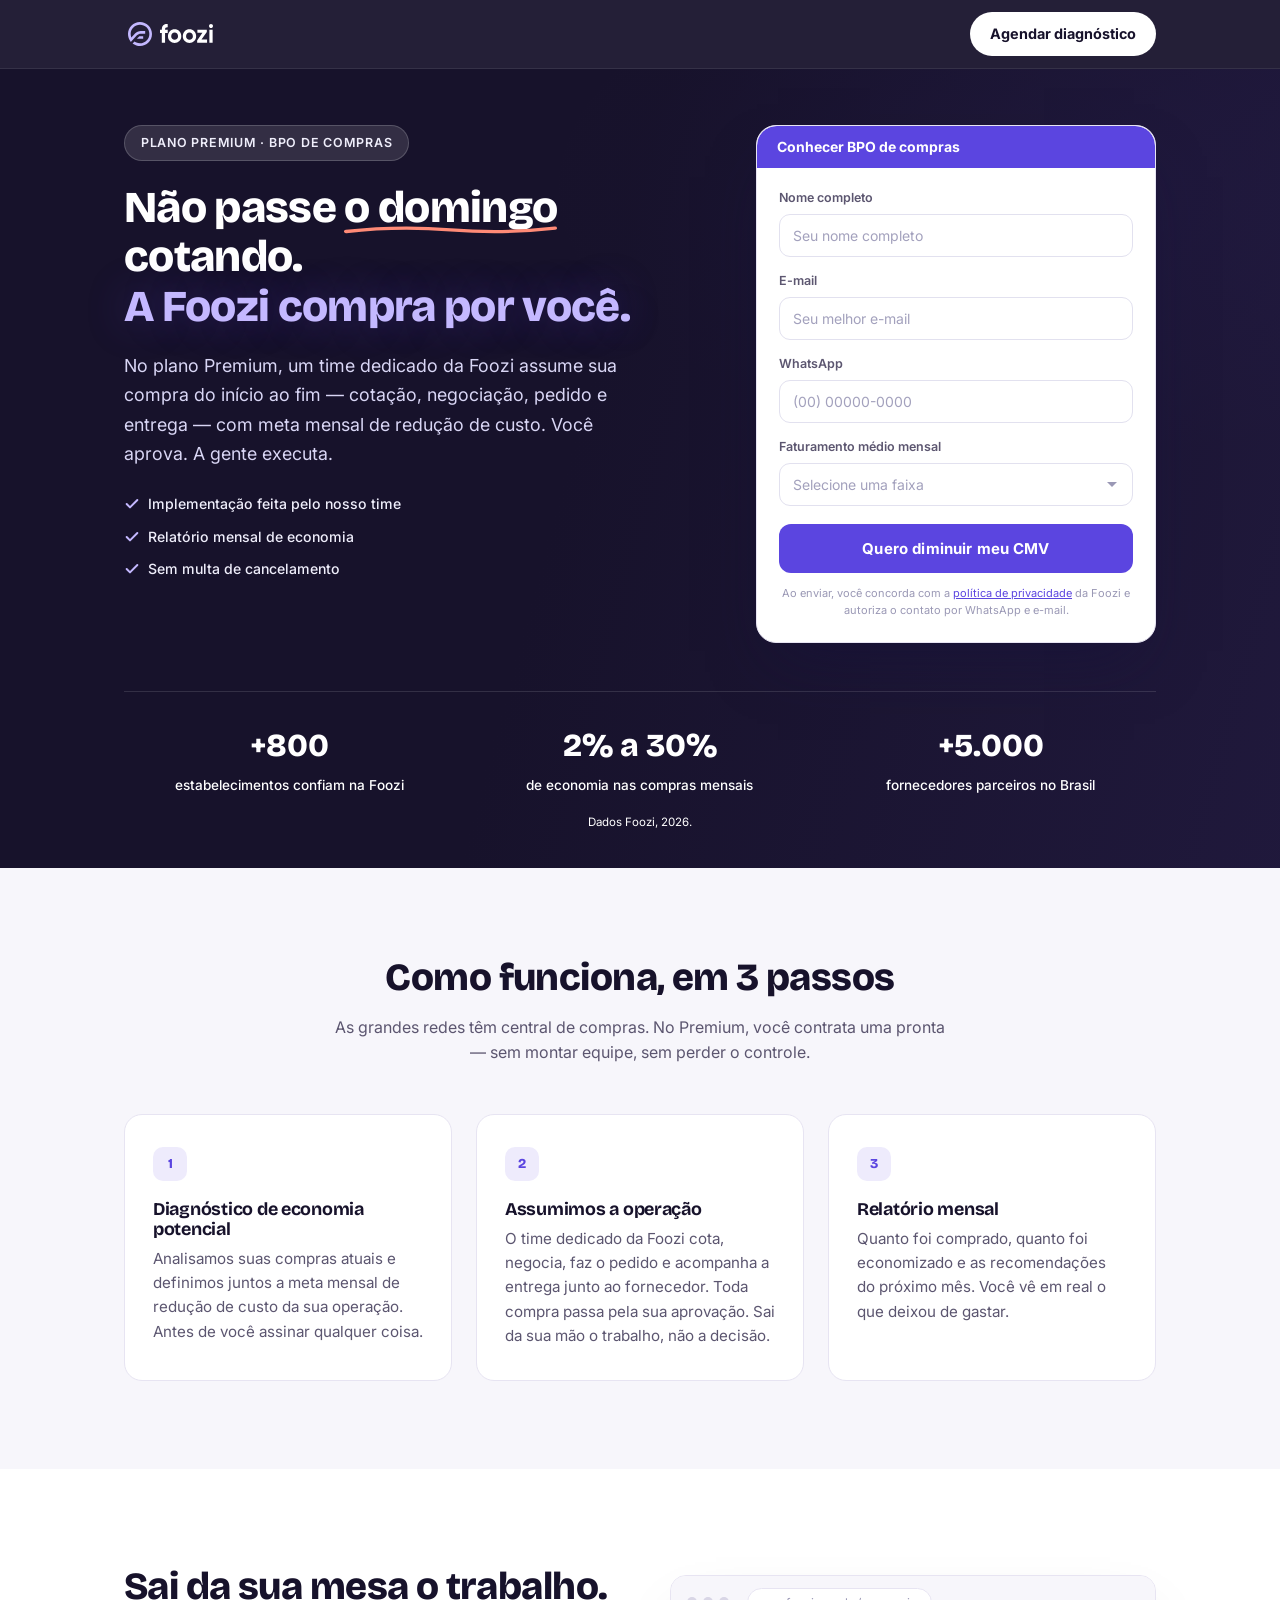
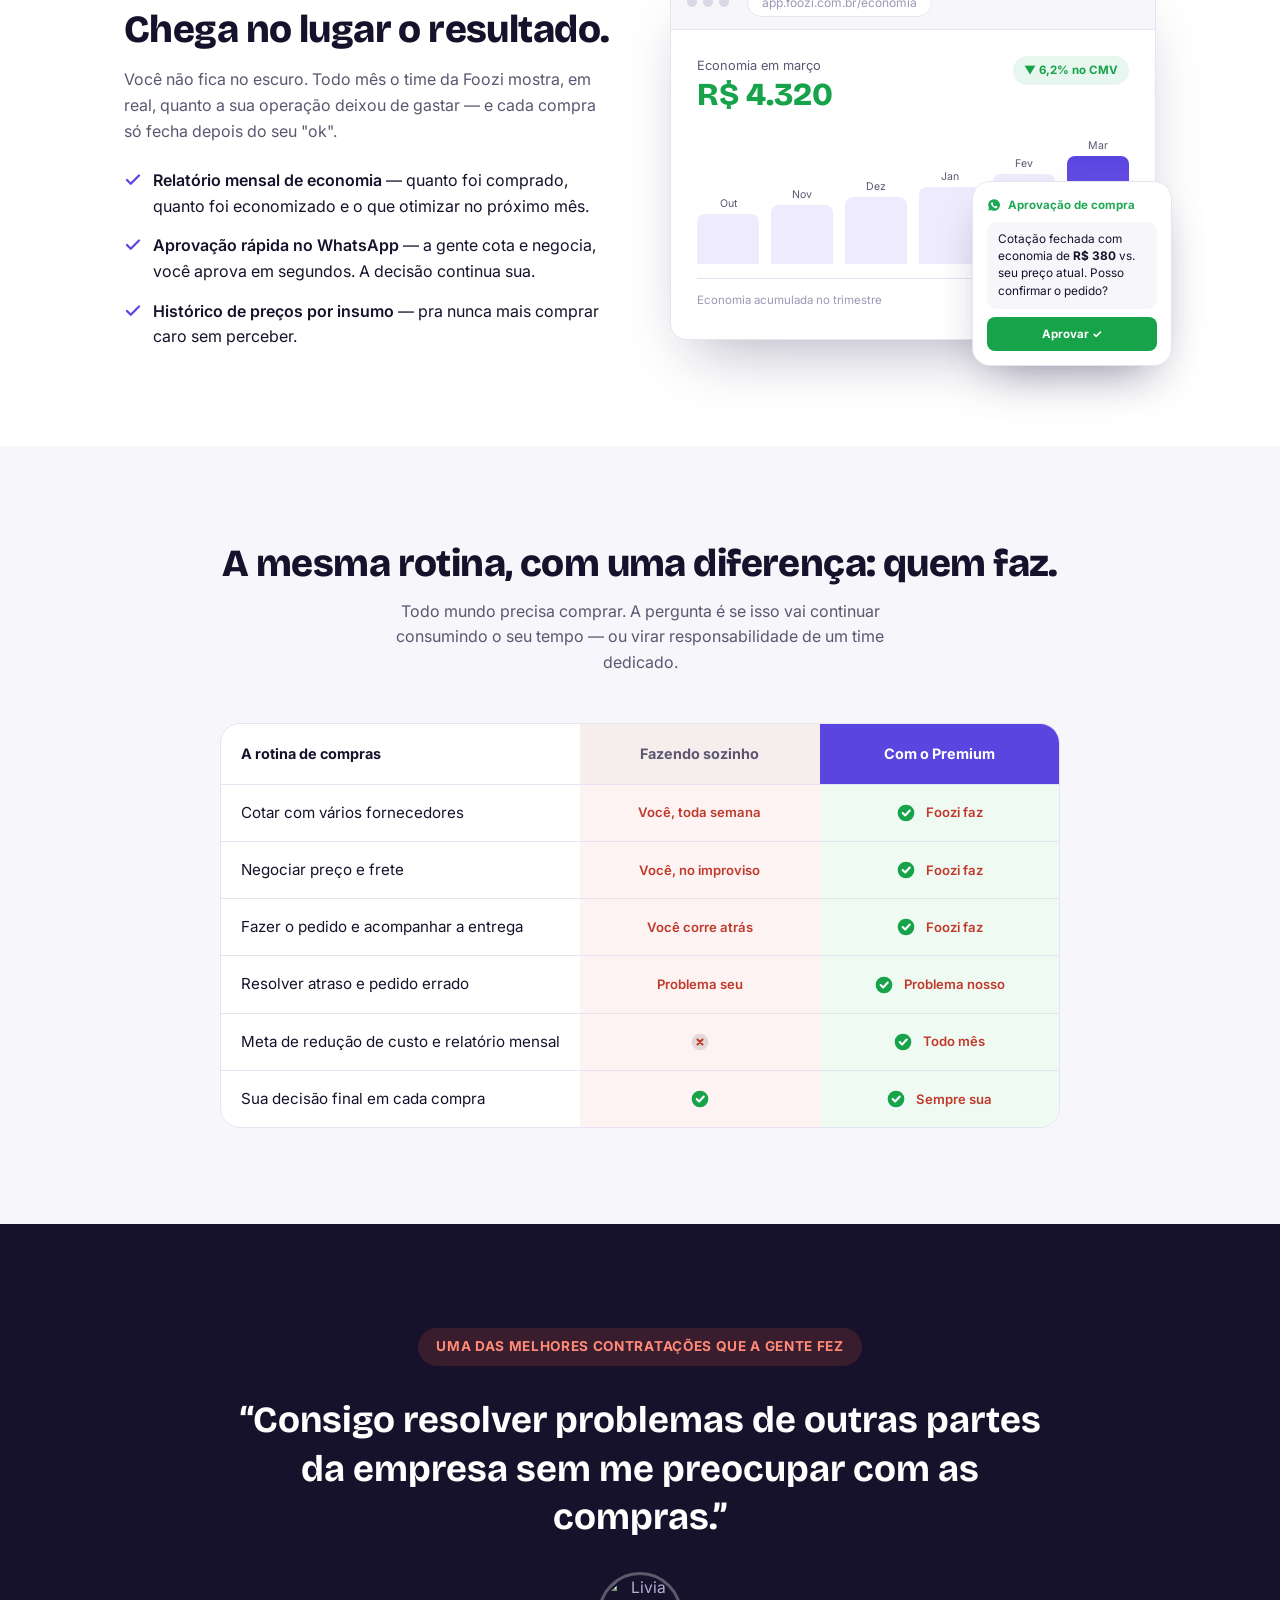
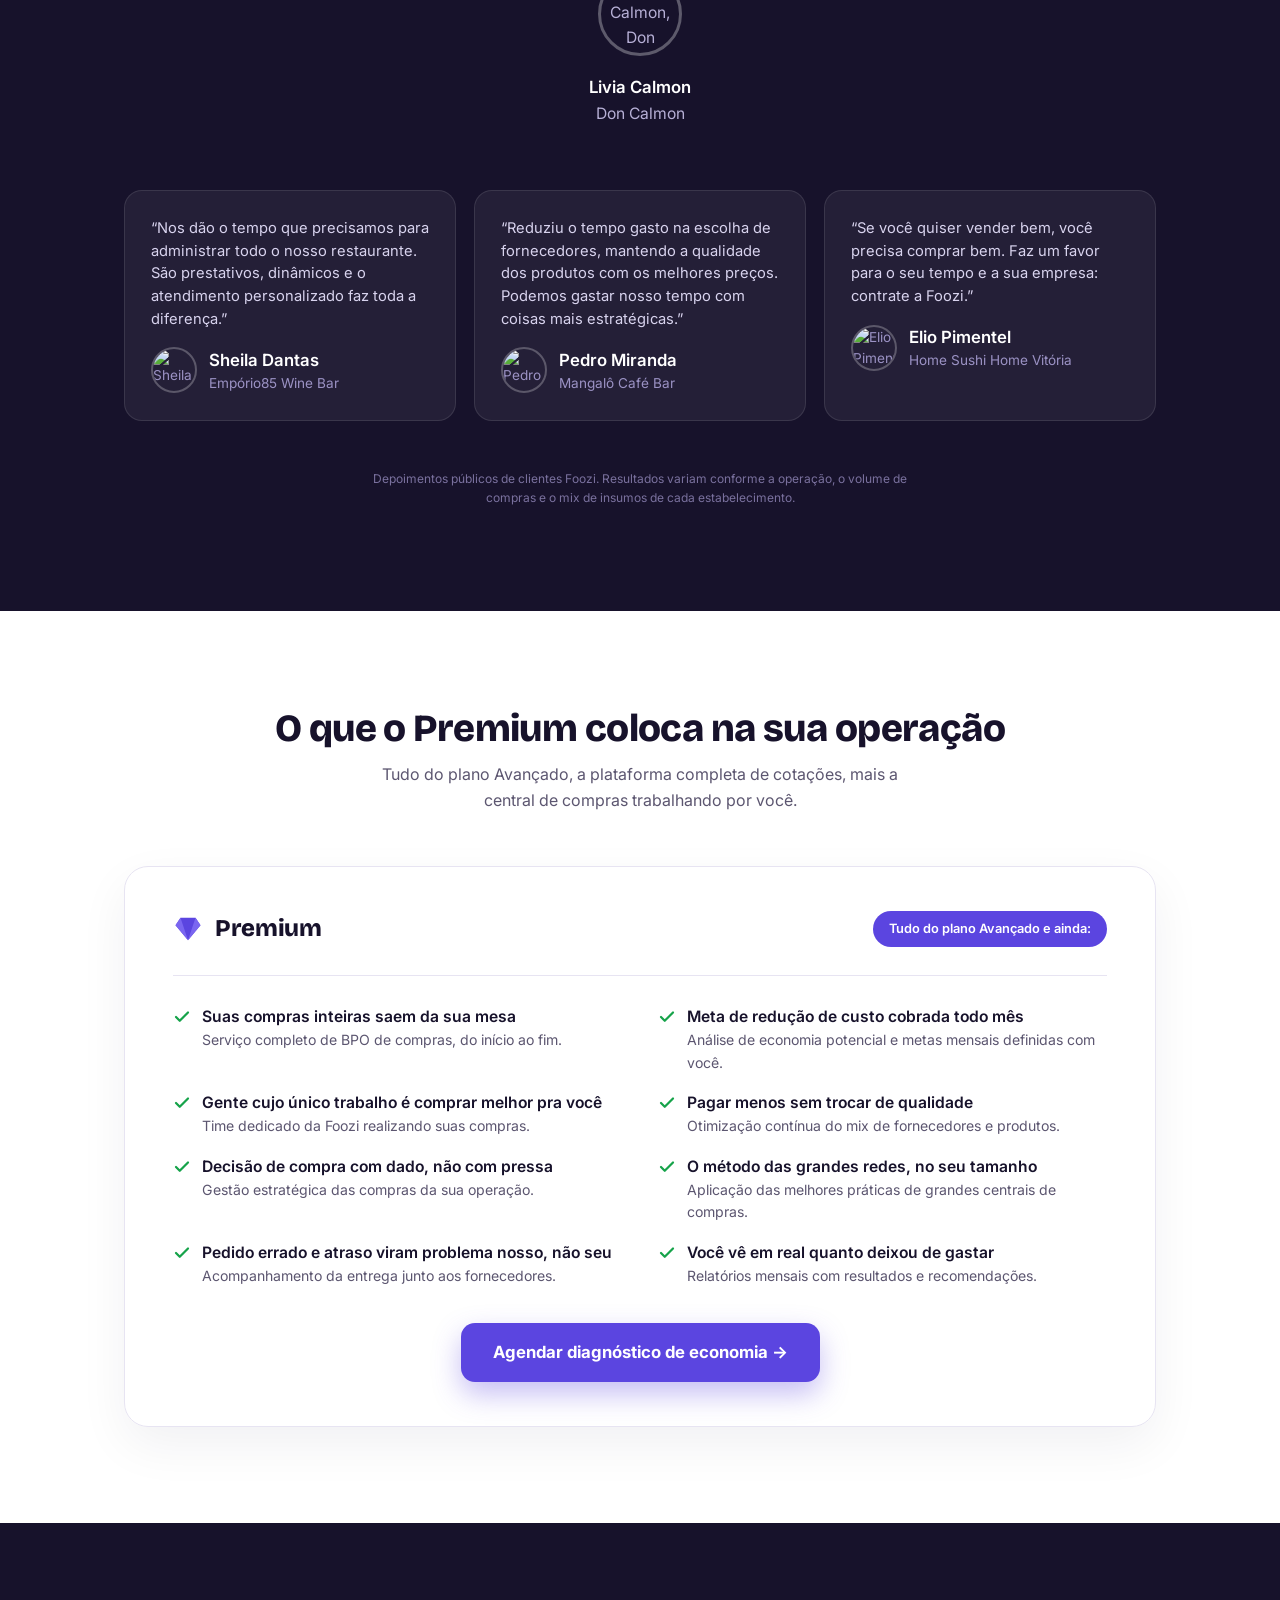
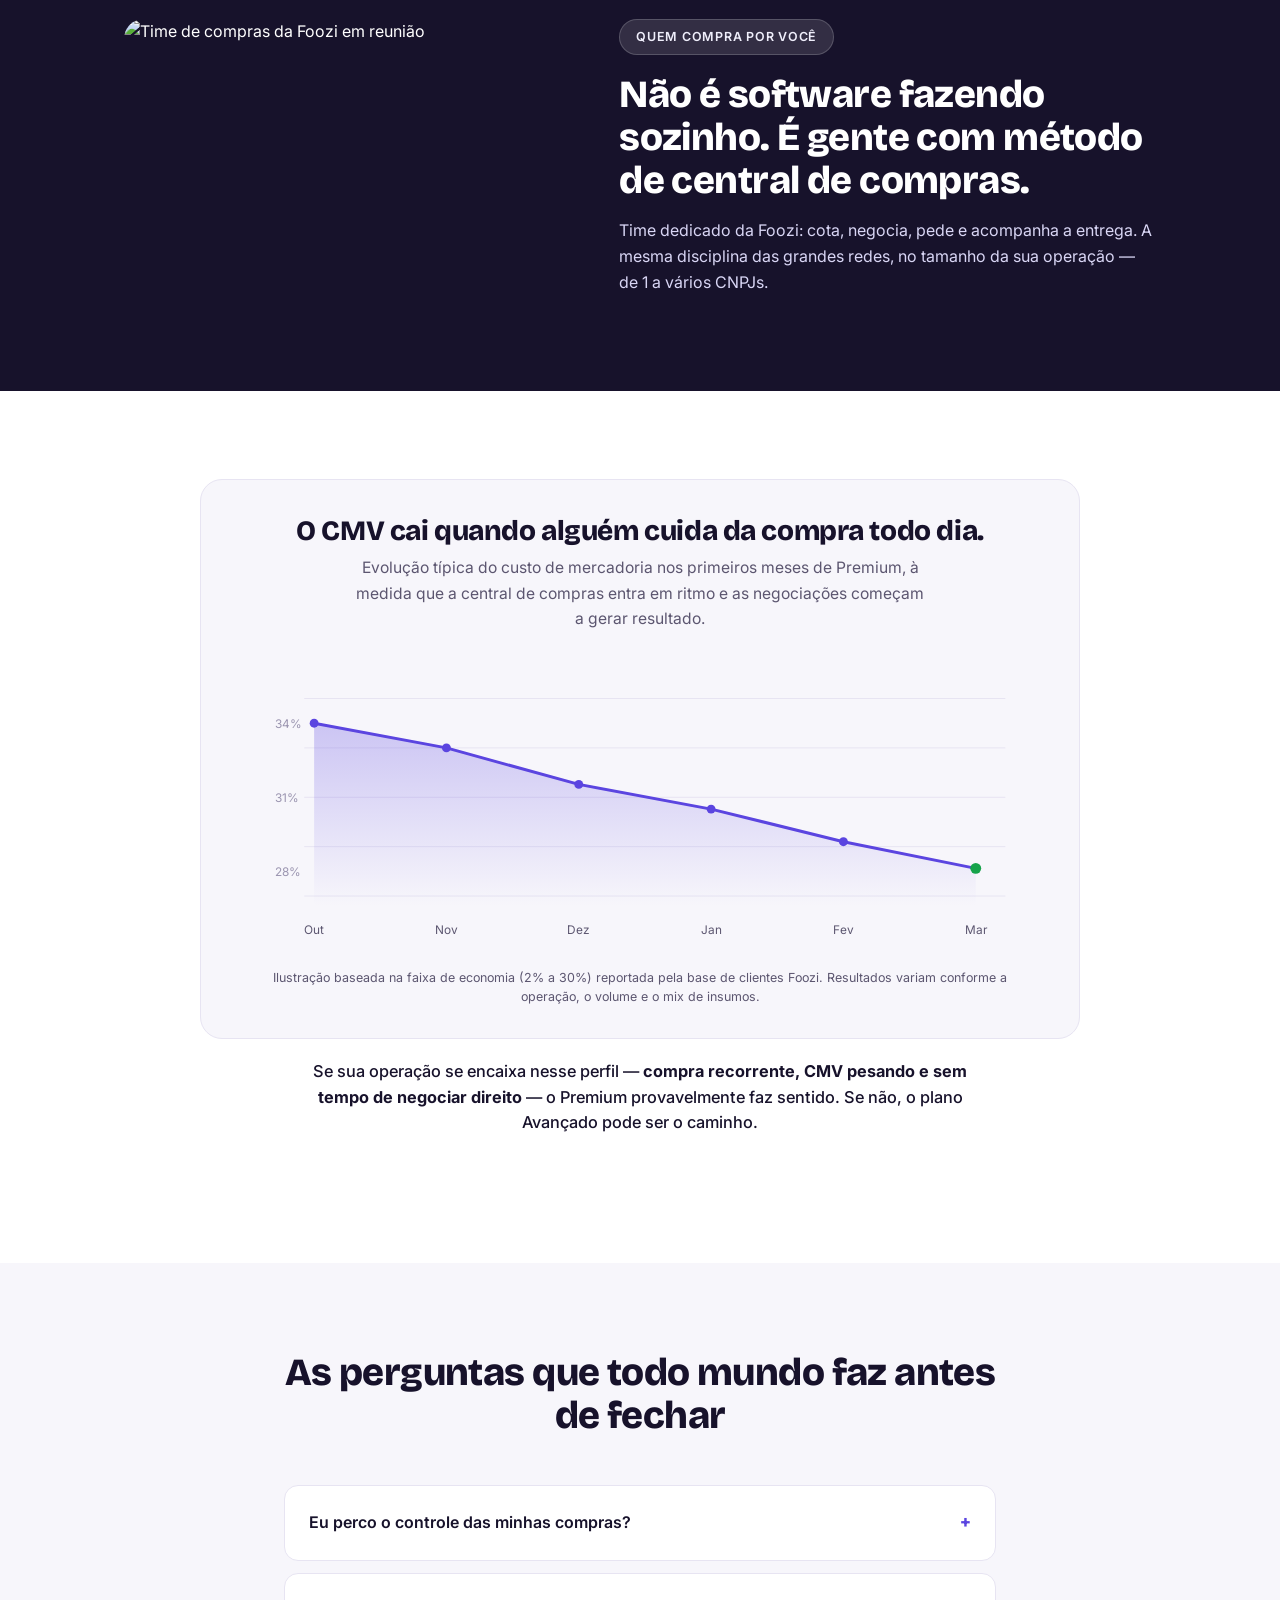
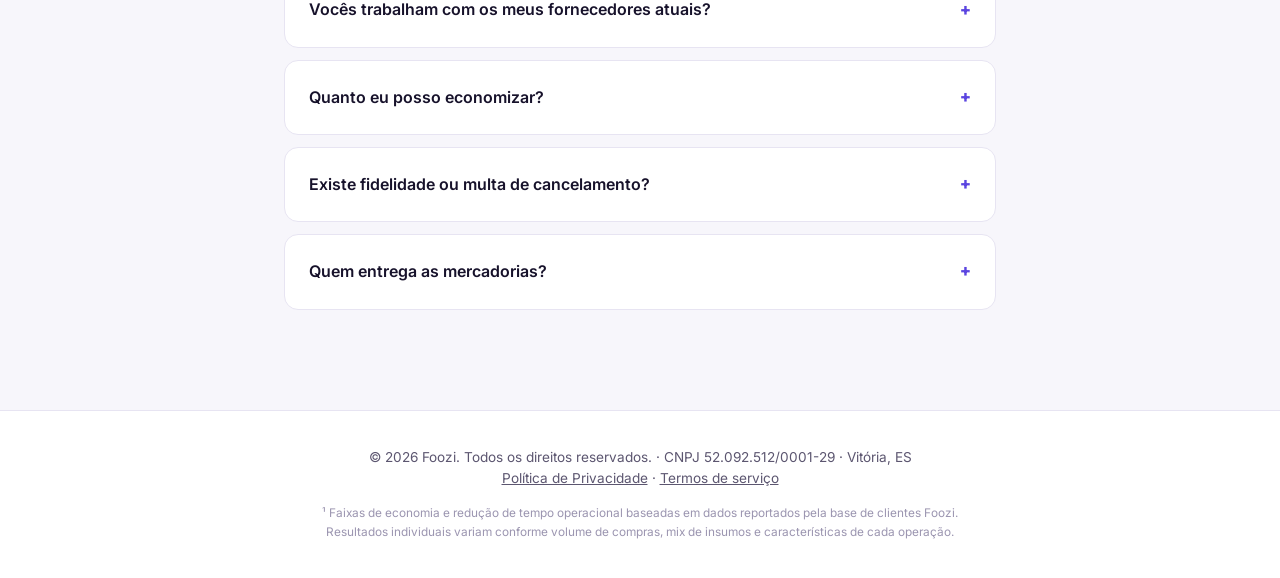
==== bpo-premium/index.html @ 8ce6d9c5 "remove link e mencao ao WhatsApp da mensagem de sucesso do bpo-premium Mensagem de "Recebido!" agora" ====
<!DOCTYPE html>
<html lang="pt-BR">

<head>
  <meta charset="UTF-8">
  <script>
    (function () {
      var base = document.createElement('base');
      if (location.protocol === 'file:') {
        base.href = location.href.slice(0, location.href.lastIndexOf('/') + 1);
      } else {
        var parts = location.pathname.split('/').filter(Boolean);
        var pageIndex = parts.indexOf('bpo-premium');
        base.href = pageIndex !== -1
          ? '/' + parts.slice(0, pageIndex + 1).join('/') + '/'
          : '/';
      }
      document.head.appendChild(base);
    })();
  </script>
  <meta name="viewport" content="width=device-width, initial-scale=1">
  <title>Foozi Premium | BPO de Compras para Foodservice</title>
  <meta name="description"
    content="As redes grandes têm central de compras. No plano Premium, um time dedicado da Foozi assume sua compra do início ao fim — você aprova, a gente executa. Agende seu diagnóstico de economia gratuito.">
  <link rel="icon" href="/assets/favicon.png" type="image/png">
  <link rel="apple-touch-icon" href="/assets/favicon.png">
  <link rel="preconnect" href="https://fonts.googleapis.com">
  <link rel="preconnect" href="https://fonts.gstatic.com" crossorigin>
  <link
    href="https://fonts.googleapis.com/css2?family=Bricolage+Grotesque:opsz,wght@12..96,400;12..96,600;12..96,700;12..96,800&family=Inter:wght@400;500;600;700&display=swap"
    rel="stylesheet">
  <link rel="stylesheet" href="styles.css">
</head>

<body>

  <!-- NAV -->
  <nav class="nav">
    <div class="container nav-inner">
      <a class="logo" href="https://www.foozi.com.br/" aria-label="Foozi"><svg class="logo-svg" width="117" height="40"
          viewBox="0 0 117 40" fill="none" xmlns="http://www.w3.org/2000/svg">
          <path
            d="M19.7824 5.00127C23.8381 4.94968 27.6489 6.47695 30.5308 9.31784V9.31744C33.4126 12.1591 35 15.953 35 19.9998C35 28.2711 28.2712 35 20.0001 35C14.8871 35 10.9703 31.9812 10.8062 31.8528L13.0857 29.3844C13.8733 29.9255 16.6629 31.6636 20.0005 31.6636C26.432 31.6636 31.664 26.431 31.664 19.9998C31.664 16.8531 30.4296 13.9033 28.1887 11.6936C25.9482 9.48479 22.9799 8.29465 19.8303 8.3373C13.619 8.42545 8.46455 13.5495 8.33986 19.759C8.30817 21.3398 8.59129 22.8891 9.16726 24.3298L13.7486 19.4198C15.6264 17.4075 18.2824 16.2531 21.0351 16.2531H26.4738V19.59H21.0351C19.204 19.59 17.4371 20.3577 16.1877 21.6965L8.53078 29.9023L7.37114 28.0968C5.76184 25.5914 4.94297 22.6851 5.00309 19.6923C5.08107 15.8067 6.65707 12.1433 9.44022 9.37674C12.2234 6.61019 15.8961 5.05651 19.7824 5.00127Z"
            fill="#C4B8FF" />
          <path d="M16.1329 26.0837L19.2138 22.7469H23.9527V26.0837H16.1329Z" fill="#C4B8FF" />
          <path
            d="M54.6579 11.68C52.4349 11.5073 51.3231 12.4253 51.3231 14.4339V14.5959H54.6579V18.6132H51.3231V30.7964H47.2647V18.6132H45V14.5959H47.2647V14.4339C47.2647 12.1444 47.8832 10.4059 49.121 9.21773C50.3581 8.02958 52.2039 7.51146 54.6572 7.66267V11.68H54.6579Z"
            fill="#FFFFFF" />
          <path
            d="M69.1917 28.7712C67.5762 30.4238 65.6051 31.25 63.2777 31.25C60.9504 31.25 58.9835 30.4238 57.3791 28.7712C55.7746 27.1187 54.9724 25.0936 54.9724 22.6965C54.9724 20.2994 55.7746 18.2736 57.3791 16.6211C58.9835 14.9685 60.9497 14.1423 63.2777 14.1423C65.6058 14.1423 67.5769 14.9685 69.1917 16.6211C70.8066 18.2736 71.6137 20.2987 71.6137 22.6965C71.6137 25.0943 70.8059 27.1195 69.1917 28.7712ZM60.2414 25.9034C61.0485 26.7461 62.0602 27.1675 63.277 27.1675C64.4939 27.1675 65.5104 26.7461 66.3287 25.9034C67.1469 25.0613 67.5553 23.9921 67.5553 22.6958C67.5553 21.3994 67.1462 20.3303 66.3287 19.4882C65.5111 18.6462 64.4932 18.2248 63.277 18.2248C62.0609 18.2248 61.0485 18.6462 60.2414 19.4882C59.4336 20.331 59.0301 21.4002 59.0301 22.6958C59.0301 23.9914 59.4336 25.0613 60.2414 25.9034Z"
            fill="#FFFFFF" />
          <path
            d="M87.7519 28.7712C86.1364 30.4238 84.1653 31.25 81.8379 31.25C79.5106 31.25 77.5437 30.4238 75.9393 28.7712C74.3348 27.1187 73.5326 25.0936 73.5326 22.6965C73.5326 20.2994 74.3348 18.2736 75.9393 16.6211C77.5437 14.9685 79.5099 14.1423 81.8379 14.1423C84.166 14.1423 86.1371 14.9685 87.7519 16.6211C89.3668 18.2736 90.1739 20.2987 90.1739 22.6965C90.1739 25.0943 89.3661 27.1195 87.7519 28.7712ZM78.8016 25.9034C79.6087 26.7461 80.6204 27.1675 81.8373 27.1675C83.0541 27.1675 84.0707 26.7461 84.8889 25.9034C85.7071 25.0613 86.1155 23.9921 86.1155 22.6958C86.1155 21.3994 85.7064 20.3303 84.8889 19.4882C84.0713 18.6462 83.0535 18.2248 81.8373 18.2248C80.6211 18.2248 79.6087 18.6462 78.8016 19.4882C77.9938 20.331 77.5903 21.4002 77.5903 22.6958C77.5903 23.9914 77.9938 25.0613 78.8016 25.9034Z"
            fill="#FFFFFF" />
          <path
            d="M96.8574 26.8758H103.841V30.7964H91.4381V28.0138L98.0701 18.5165H91.747V14.5959H103.533V17.3735L96.8574 26.8758Z"
            fill="#FFFFFF" />
          <path
            d="M108.734 12.6517C108.063 12.6517 107.481 12.3981 106.988 11.89C106.495 11.3826 106.25 10.7835 106.25 10.092C106.25 9.40046 106.496 8.79564 106.988 8.27753C107.481 7.75942 108.063 7.5 108.734 7.5C109.406 7.5 110.018 7.75942 110.511 8.27753C111.004 8.79636 111.25 9.40118 111.25 10.092C111.25 10.7828 111.004 11.3826 110.511 11.89C110.018 12.3981 109.426 12.6517 108.734 12.6517ZM106.721 30.7964V14.5959H110.779V30.7964H106.721Z"
            fill="#FFFFFF" />
        </svg></a>
      <a class="nav-cta" href="#diagnostico">Agendar diagnóstico</a>
    </div>
  </nav>

  <!-- HERO -->
  <header class="hero" id="diagnostico">
    <div class="container">
      <div class="hero-grid">
        <div class="hero-copy">
          <span class="eyebrow">Plano Premium · BPO de Compras</span>
          <h1>
            <span class="hero-linha">Não passe <span class="dia-semana"><span id="dia-semana">a terça-feira</span><svg
                  class="sublinhado" viewBox="0 0 200 12" preserveAspectRatio="none" aria-hidden="true">
                  <path d="M2 9 Q 50 2 100 7 T 198 5" fill="none" stroke="#FF8A76" stroke-width="4"
                    stroke-linecap="round" />
                </svg></span></span>
            <span class="hero-linha">cotando.</span>
            <span class="hero-promessa">A Foozi compra por você.</span>
          </h1>
          <p class="sub">No plano Premium, um time dedicado da Foozi assume sua compra do início ao fim — cotação,
            negociação, pedido e entrega — com meta mensal de redução de custo. Você aprova. A gente executa.</p>
          <ul class="badges">
            <li><svg width="16" height="16" viewBox="0 0 24 24" fill="none">
                <path d="M20 6L9 17l-5-5" stroke="#C4B8FF" stroke-width="3" stroke-linecap="round"
                  stroke-linejoin="round" />
              </svg>Implementação feita pelo nosso time</li>
            <li><svg width="16" height="16" viewBox="0 0 24 24" fill="none">
                <path d="M20 6L9 17l-5-5" stroke="#C4B8FF" stroke-width="3" stroke-linecap="round"
                  stroke-linejoin="round" />
              </svg>Relatório mensal de economia</li>
            <li><svg width="16" height="16" viewBox="0 0 24 24" fill="none">
                <path d="M20 6L9 17l-5-5" stroke="#C4B8FF" stroke-width="3" stroke-linecap="round"
                  stroke-linejoin="round" />
              </svg>Sem multa de cancelamento</li>
          </ul>
        </div>

        <div class="hero-form">
          <div class="form-card">
            <div class="form-head">
              <span class="form-head__title">Conhecer BPO de compras</span>
            </div>
            <form id="form-diagnostico" class="form-body js-lead-form" novalidate>
              <div class="form-group">
                <label class="form-label" for="firstname">Nome completo</label>
                <input class="form-field" type="text" id="firstname" name="firstname" placeholder="Seu nome completo"
                  autocomplete="given-name" required minlength="2" aria-describedby="firstname-error">
                <span class="form-error" id="firstname-error" data-error="firstname" role="alert"></span>
              </div>
              <div class="form-group">
                <label class="form-label" for="email">E-mail</label>
                <input class="form-field" type="email" id="email" name="email" placeholder="Seu melhor e-mail"
                  autocomplete="email" required aria-describedby="email-error">
                <span class="form-error" id="email-error" data-error="email" role="alert"></span>
              </div>
              <div class="form-group">
                <label class="form-label" for="phone">WhatsApp</label>
                <input class="form-field" type="tel" id="phone" name="phone" placeholder="(00) 00000-0000"
                  autocomplete="tel" inputmode="numeric" required aria-describedby="phone-error">
                <span class="form-error" id="phone-error" data-error="phone" role="alert"></span>
              </div>
              <div class="form-group">
                <label class="form-label" for="faturamento_mensal">Faturamento médio mensal</label>
                <select class="form-field" id="faturamento_mensal" name="faturamento_mensal" required
                  aria-describedby="faturamento-error">
                  <option value="" disabled selected>Selecione uma faixa</option>
                  <option value="Abaixo de 50 mil reais">Abaixo de 50 mil reais</option>
                  <option value="Entre 50 e 70 mil reais">Entre 50 e 70 mil reais</option>
                  <option value="Entre 80 a 140 mil reais">Entre 80 a 140 mil reais</option>
                  <option value="Entre 150 a 300 mil reais">Entre 150 a 300 mil reais</option>
                  <option value="Mais de 300 mil reais">Mais de 300 mil reais</option>
                </select>
                <span class="form-error" id="faturamento-error" data-error="faturamento_mensal" role="alert"></span>
              </div>

              <input type="hidden" name="utm_source" id="utm_source">
              <input type="hidden" name="utm_medium" id="utm_medium">
              <input type="hidden" name="utm_campaign" id="utm_campaign">
              <input type="hidden" name="utm_content" id="utm_content">
              <input type="hidden" name="utm_term" id="utm_term">
              <input type="hidden" name="landing_page" id="landing_page">
              <input type="hidden" name="referrer" id="referrer">

              <button class="form-submit" id="submitBtn" type="submit">Quero diminuir meu CMV</button>
              <p class="submit-error" id="submitError">Não foi possível enviar seu cadastro. Tente novamente.</p>
              <p class="form-legal">
                Ao enviar, você concorda com a <a href="https://www.foozi.com.br/politica-de-privacidade"
                  target="_blank" rel="noopener">política de privacidade</a> da Foozi e autoriza o contato por WhatsApp
                e e-mail.
              </p>
            </form>

            <div class="form-sucesso" id="form-sucesso">
              <h3>✅ Recebido!</h3>
              <p>Um especialista da Foozi vai entrar em contato em breve para agendar seu diagnóstico de economia.</p>
            </div>
          </div>
        </div>
      </div>

      <div class="hero-proof">
        <div class="proof-inner">
          <div>
            <div class="num">+800</div>
            <div class="lbl">estabelecimentos confiam na Foozi</div>
          </div>
          <div>
            <div class="num">2% a 30%</div>
            <div class="lbl">de economia nas compras mensais</div>
          </div>
          <div>
            <div class="num">+5.000</div>
            <div class="lbl">fornecedores parceiros no Brasil</div>
          </div>
        </div>
        <p class="fonte-nota">Dados Foozi, 2026.</p>
      </div>
    </div>
  </header>

  <!-- COMO FUNCIONA -->
  <section class="como">
    <div class="container">
      <h2 class="reveal">Como funciona, em 3 passos</h2>
      <p class="intro reveal">As grandes redes têm central de compras. No Premium, você contrata uma pronta — sem montar
        equipe, sem perder o controle.</p>
      <div class="passos">
        <div class="passo reveal">
          <div class="n">1</div>
          <h3>Diagnóstico de economia potencial</h3>
          <p>Analisamos suas compras atuais e definimos juntos a meta mensal de redução de custo da sua operação. Antes
            de você assinar qualquer coisa.</p>
        </div>
        <div class="passo reveal">
          <div class="n">2</div>
          <h3>Assumimos a operação</h3>
          <p>O time dedicado da Foozi cota, negocia, faz o pedido e acompanha a entrega junto ao fornecedor. Toda compra
            passa pela sua aprovação. Sai da sua mão o trabalho, não a decisão.</p>
        </div>
        <div class="passo reveal">
          <div class="n">3</div>
          <h3>Relatório mensal</h3>
          <p>Quanto foi comprado, quanto foi economizado e as recomendações do próximo mês. Você vê em real o que deixou
            de gastar.</p>
        </div>
      </div>
    </div>
  </section>

  <!-- ENTREGÁVEL / MOCKUP -->
  <section class="entregavel">
    <div class="container">
      <div class="wrap">
        <div class="reveal">
          <h2>Sai da sua mesa o trabalho. Chega no lugar o resultado.</h2>
          <p class="lead">Você não fica no escuro. Todo mês o time da Foozi mostra, em real, quanto a sua operação
            deixou de gastar — e cada compra só fecha depois do seu "ok".</p>
          <ul>
            <li><svg width="18" height="18" viewBox="0 0 24 24" fill="none">
                <path d="M20 6L9 17l-5-5" stroke="#5B45E0" stroke-width="3" stroke-linecap="round"
                  stroke-linejoin="round" />
              </svg>
              <div><strong>Relatório mensal de economia</strong> — quanto foi comprado, quanto foi economizado e o que
                otimizar no próximo mês.</div>
            </li>
            <li><svg width="18" height="18" viewBox="0 0 24 24" fill="none">
                <path d="M20 6L9 17l-5-5" stroke="#5B45E0" stroke-width="3" stroke-linecap="round"
                  stroke-linejoin="round" />
              </svg>
              <div><strong>Aprovação rápida no WhatsApp</strong> — a gente cota e negocia, você aprova em segundos. A
                decisão continua sua.</div>
            </li>
            <li><svg width="18" height="18" viewBox="0 0 24 24" fill="none">
                <path d="M20 6L9 17l-5-5" stroke="#5B45E0" stroke-width="3" stroke-linecap="round"
                  stroke-linejoin="round" />
              </svg>
              <div><strong>Histórico de preços por insumo</strong> — pra nunca mais comprar caro sem perceber.</div>
            </li>
          </ul>
        </div>

        <div class="mockup reveal">
          <div class="browser">
            <div class="browser-bar">
              <i></i><i></i><i></i>
              <span class="url">app.foozi.com.br/economia</span>
            </div>
            <div class="report">
              <div class="r-top">
                <div>
                  <div class="r-label">Economia em março</div>
                  <div class="r-big">R$ 4.320</div>
                </div>
                <span class="r-tag">▼ 6,2% no CMV</span>
              </div>
              <div class="bars">
                <div class="bar" style="height:46%"><span>Out</span></div>
                <div class="bar" style="height:54%"><span>Nov</span></div>
                <div class="bar" style="height:62%"><span>Dez</span></div>
                <div class="bar" style="height:71%"><span>Jan</span></div>
                <div class="bar" style="height:83%"><span>Fev</span></div>
                <div class="bar on" style="height:100%"><span>Mar</span></div>
              </div>
              <div class="r-foot">
                <span>Economia acumulada no trimestre</span>
                <span>R$ 11.870</span>
              </div>
            </div>
          </div>

          <div class="phone-chip">
            <div class="pc-head">
              <svg width="14" height="14" viewBox="0 0 24 24" fill="#1FA855">
                <path
                  d="M12 2a10 10 0 00-8.6 15l-1.3 4.7 4.8-1.3A10 10 0 1012 2zm5.6 14.2c-.2.6-1.2 1.2-1.7 1.2-.4 0-1 .1-3.3-.9-2.8-1.2-4.5-4-4.6-4.2-.1-.2-1.1-1.4-1.1-2.7s.7-1.9 1-2.1c.2-.3.5-.3.7-.3h.5c.2 0 .4 0 .6.5l.8 2c.1.2.1.4 0 .5l-.4.5c-.2.2-.3.4-.1.7.2.3.8 1.3 1.7 2 .9.7 1.5.9 1.8 1 .3.1.4.1.6-.1l.7-.9c.2-.3.4-.2.6-.1l1.9.9c.2.1.4.2.4.3.1.1.1.5-.1 1z" />
              </svg>
              Aprovação de compra
            </div>
            <div class="pc-msg">Cotação fechada com economia de <strong>R$ 380</strong> vs. seu preço atual. Posso
              confirmar o pedido?</div>
            <div class="pc-btn">Aprovar ✓</div>
          </div>
        </div>
      </div>
    </div>
  </section>

  <!-- COMPARATIVO -->
  <section class="comparativo">
    <div class="container">
      <h2 class="reveal">A mesma rotina, com uma diferença: quem faz.</h2>
      <p class="intro reveal">Todo mundo precisa comprar. A pergunta é se isso vai continuar consumindo o seu tempo — ou
        virar responsabilidade de um time dedicado.</p>

      <div class="tabela reveal">
        <div class="row head">
          <div class="cell">A rotina de compras</div>
          <div class="cell center col-sozinho">Fazendo sozinho</div>
          <div class="cell center col-premium">Com o Premium</div>
        </div>
        <div class="row">
          <div class="cell"><span class="task">Cotar com vários fornecedores</span></div>
          <div class="cell center col-sozinho"><small>Você, toda semana</small></div>
          <div class="cell center col-premium"><svg width="20" height="20" viewBox="0 0 24 24" fill="none">
              <circle cx="12" cy="12" r="10" fill="#16A34A" />
              <path d="M16.5 9l-5.5 6-3-3" stroke="#fff" stroke-width="2.5" stroke-linecap="round"
                stroke-linejoin="round" />
            </svg><small>Foozi faz</small></div>
        </div>
        <div class="row">
          <div class="cell"><span class="task">Negociar preço e frete</span></div>
          <div class="cell center col-sozinho"><small>Você, no improviso</small></div>
          <div class="cell center col-premium"><svg width="20" height="20" viewBox="0 0 24 24" fill="none">
              <circle cx="12" cy="12" r="10" fill="#16A34A" />
              <path d="M16.5 9l-5.5 6-3-3" stroke="#fff" stroke-width="2.5" stroke-linecap="round"
                stroke-linejoin="round" />
            </svg><small>Foozi faz</small></div>
        </div>
        <div class="row">
          <div class="cell"><span class="task">Fazer o pedido e acompanhar a entrega</span></div>
          <div class="cell center col-sozinho"><small>Você corre atrás</small></div>
          <div class="cell center col-premium"><svg width="20" height="20" viewBox="0 0 24 24" fill="none">
              <circle cx="12" cy="12" r="10" fill="#16A34A" />
              <path d="M16.5 9l-5.5 6-3-3" stroke="#fff" stroke-width="2.5" stroke-linecap="round"
                stroke-linejoin="round" />
            </svg><small>Foozi faz</small></div>
        </div>
        <div class="row">
          <div class="cell"><span class="task">Resolver atraso e pedido errado</span></div>
          <div class="cell center col-sozinho"><small>Problema seu</small></div>
          <div class="cell center col-premium"><svg width="20" height="20" viewBox="0 0 24 24" fill="none">
              <circle cx="12" cy="12" r="10" fill="#16A34A" />
              <path d="M16.5 9l-5.5 6-3-3" stroke="#fff" stroke-width="2.5" stroke-linecap="round"
                stroke-linejoin="round" />
            </svg><small>Problema nosso</small></div>
        </div>
        <div class="row">
          <div class="cell"><span class="task">Meta de redução de custo e relatório mensal</span></div>
          <div class="cell center col-sozinho"><svg width="20" height="20" viewBox="0 0 24 24" fill="none">
              <circle cx="12" cy="12" r="10" fill="#E3D9DA" />
              <path d="M9 9l6 6M15 9l-6 6" stroke="#C0392B" stroke-width="2.5" stroke-linecap="round" />
            </svg></div>
          <div class="cell center col-premium"><svg width="20" height="20" viewBox="0 0 24 24" fill="none">
              <circle cx="12" cy="12" r="10" fill="#16A34A" />
              <path d="M16.5 9l-5.5 6-3-3" stroke="#fff" stroke-width="2.5" stroke-linecap="round"
                stroke-linejoin="round" />
            </svg><small>Todo mês</small></div>
        </div>
        <div class="row">
          <div class="cell"><span class="task">Sua decisão final em cada compra</span></div>
          <div class="cell center col-sozinho"><svg width="20" height="20" viewBox="0 0 24 24" fill="none">
              <circle cx="12" cy="12" r="10" fill="#16A34A" />
              <path d="M16.5 9l-5.5 6-3-3" stroke="#fff" stroke-width="2.5" stroke-linecap="round"
                stroke-linejoin="round" />
            </svg></div>
          <div class="cell center col-premium"><svg width="20" height="20" viewBox="0 0 24 24" fill="none">
              <circle cx="12" cy="12" r="10" fill="#16A34A" />
              <path d="M16.5 9l-5.5 6-3-3" stroke="#fff" stroke-width="2.5" stroke-linecap="round"
                stroke-linejoin="round" />
            </svg><small>Sempre sua</small></div>
        </div>
      </div>
    </div>
  </section>

  <!-- QUOTE DESTAQUE -->
  <section class="quote-hero">
    <div class="container">
      <span class="resultado reveal">Uma das melhores contratações que a gente fez</span>
      <blockquote class="reveal">“Consigo resolver problemas de outras partes da empresa sem me preocupar com as
        compras.”</blockquote>
      <div class="autor reveal">
        <img class="avatar-lg" src="https://www.foozi.com.br/img/livia-calmon.webp" alt="Livia Calmon, Don Calmon"
          loading="lazy">
        <strong>Livia Calmon</strong>Don Calmon
      </div>

      <div class="depos">
        <div class="depo reveal">
          <p>“Nos dão o tempo que precisamos para administrar todo o nosso restaurante. São prestativos, dinâmicos e o
            atendimento personalizado faz toda a diferença.”</p>
          <div class="autor"><img class="avatar" src="https://www.foozi.com.br/img/scheila-dantas.webp"
              alt="Sheila Dantas" loading="lazy">
            <div class="info"><strong>Sheila Dantas</strong>Empório85 Wine Bar</div>
          </div>
        </div>
        <div class="depo reveal">
          <p>“Reduziu o tempo gasto na escolha de fornecedores, mantendo a qualidade dos produtos com os melhores
            preços. Podemos gastar nosso tempo com coisas mais estratégicas.”</p>
          <div class="autor"><img class="avatar" src="https://www.foozi.com.br/img/pedro-miranda.webp"
              alt="Pedro Miranda" loading="lazy">
            <div class="info"><strong>Pedro Miranda</strong>Mangalô Café Bar</div>
          </div>
        </div>
        <div class="depo reveal">
          <p>“Se você quiser vender bem, você precisa comprar bem. Faz um favor para o seu tempo e a sua empresa:
            contrate a Foozi.”</p>
          <div class="autor"><img class="avatar" src="https://www.foozi.com.br/img/elio.webp" alt="Elio Pimentel"
              loading="lazy">
            <div class="info"><strong>Elio Pimentel</strong>Home Sushi Home Vitória</div>
          </div>
        </div>
      </div>

      <p class="footnote reveal">Depoimentos públicos de clientes Foozi. Resultados variam conforme a operação, o volume
        de compras e o mix de insumos de cada estabelecimento.</p>
    </div>
  </section>

  <!-- INCLUSO -->
  <section class="incluso">
    <div class="container">
      <h2 class="reveal">O que o Premium coloca na sua operação</h2>
      <p class="intro reveal">Tudo do plano Avançado, a plataforma completa de cotações, mais a central de compras
        trabalhando por você.</p>

      <div class="card-plano reveal">
        <div class="plano-head">
          <h3>
            <svg class="gema" viewBox="0 0 24 24" fill="none" aria-hidden="true">
              <path d="M6 3h12l4 6-10 12L2 9l4-6z" fill="#5B45E0" />
              <path d="M6 3l6 18L2 9l4-6zM18 3l-6 18L22 9l-4-6z" fill="#7A66F0" />
            </svg>
            Premium
          </h3>
          <span class="pill">Tudo do plano Avançado e ainda:</span>
        </div>
        <ul class="beneficios">
          <li><svg width="18" height="18" viewBox="0 0 24 24" fill="none">
              <path d="M20 6L9 17l-5-5" stroke="#16A34A" stroke-width="3" stroke-linecap="round"
                stroke-linejoin="round" />
            </svg>
            <div><strong>Suas compras inteiras saem da sua mesa</strong><span>Serviço completo de BPO de compras, do
                início ao fim.</span></div>
          </li>
          <li><svg width="18" height="18" viewBox="0 0 24 24" fill="none">
              <path d="M20 6L9 17l-5-5" stroke="#16A34A" stroke-width="3" stroke-linecap="round"
                stroke-linejoin="round" />
            </svg>
            <div><strong>Meta de redução de custo cobrada todo mês</strong><span>Análise de economia potencial e metas
                mensais definidas com você.</span></div>
          </li>
          <li><svg width="18" height="18" viewBox="0 0 24 24" fill="none">
              <path d="M20 6L9 17l-5-5" stroke="#16A34A" stroke-width="3" stroke-linecap="round"
                stroke-linejoin="round" />
            </svg>
            <div><strong>Gente cujo único trabalho é comprar melhor pra você</strong><span>Time dedicado da Foozi
                realizando suas compras.</span></div>
          </li>
          <li><svg width="18" height="18" viewBox="0 0 24 24" fill="none">
              <path d="M20 6L9 17l-5-5" stroke="#16A34A" stroke-width="3" stroke-linecap="round"
                stroke-linejoin="round" />
            </svg>
            <div><strong>Pagar menos sem trocar de qualidade</strong><span>Otimização contínua do mix de fornecedores e
                produtos.</span></div>
          </li>
          <li><svg width="18" height="18" viewBox="0 0 24 24" fill="none">
              <path d="M20 6L9 17l-5-5" stroke="#16A34A" stroke-width="3" stroke-linecap="round"
                stroke-linejoin="round" />
            </svg>
            <div><strong>Decisão de compra com dado, não com pressa</strong><span>Gestão estratégica das compras da sua
                operação.</span></div>
          </li>
          <li><svg width="18" height="18" viewBox="0 0 24 24" fill="none">
              <path d="M20 6L9 17l-5-5" stroke="#16A34A" stroke-width="3" stroke-linecap="round"
                stroke-linejoin="round" />
            </svg>
            <div><strong>O método das grandes redes, no seu tamanho</strong><span>Aplicação das melhores práticas de
                grandes centrais de compras.</span></div>
          </li>
          <li><svg width="18" height="18" viewBox="0 0 24 24" fill="none">
              <path d="M20 6L9 17l-5-5" stroke="#16A34A" stroke-width="3" stroke-linecap="round"
                stroke-linejoin="round" />
            </svg>
            <div><strong>Pedido errado e atraso viram problema nosso, não seu</strong><span>Acompanhamento da entrega
                junto aos fornecedores.</span></div>
          </li>
          <li><svg width="18" height="18" viewBox="0 0 24 24" fill="none">
              <path d="M20 6L9 17l-5-5" stroke="#16A34A" stroke-width="3" stroke-linecap="round"
                stroke-linejoin="round" />
            </svg>
            <div><strong>Você vê em real quanto deixou de gastar</strong><span>Relatórios mensais com resultados e
                recomendações.</span></div>
          </li>
        </ul>
        <div class="cta-area">
          <a class="cta-principal" href="#diagnostico">Agendar diagnóstico de economia →</a>
        </div>
      </div>
    </div>
  </section>

  <!-- AUTORIDADE -->
  <section class="autoridade">
    <div class="container">
      <div class="wrap">
        <img class="foto reveal"
          src="https://images.unsplash.com/photo-1552664730-d307ca884978?w=900&q=75&auto=format&fit=crop"
          alt="Time de compras da Foozi em reunião" loading="lazy">
        <div class="reveal">
          <span class="eyebrow">Quem compra por você</span>
          <h2>Não é software fazendo sozinho. É gente com método de central de compras.</h2>
          <p>Time dedicado da Foozi: cota, negocia, pede e acompanha a entrega. A mesma disciplina das grandes redes,
            no tamanho da sua operação — de 1 a vários CNPJs.</p>
        </div>
      </div>
    </div>
  </section>

  <!-- QUALIFICA -->
  <section class="qualifica">
    <div class="container">
      <div class="grafico-card reveal">
        <h3>O CMV cai quando alguém cuida da compra todo dia.</h3>
        <p class="sub">Evolução típica do custo de mercadoria nos primeiros meses de Premium, à medida que a central de
          compras entra em ritmo e as negociações começam a gerar resultado.</p>
        <svg class="chart" viewBox="0 0 800 300" role="img"
          aria-label="Gráfico de queda do CMV ao longo de seis meses">
          <defs>
            <linearGradient id="areaGrad" x1="0" y1="0" x2="0" y2="1">
              <stop offset="0%" stop-color="#5B45E0" stop-opacity="0.28" />
              <stop offset="100%" stop-color="#5B45E0" stop-opacity="0" />
            </linearGradient>
          </defs>
          <g stroke="#E7E4F2" stroke-width="1">
            <line x1="60" y1="40" x2="770" y2="40" />
            <line x1="60" y1="90" x2="770" y2="90" />
            <line x1="60" y1="140" x2="770" y2="140" />
            <line x1="60" y1="190" x2="770" y2="190" />
            <line x1="60" y1="240" x2="770" y2="240" />
          </g>
          <g fill="#9B95B0" font-size="12" font-family="Inter, sans-serif">
            <text x="30" y="70">34%</text>
            <text x="30" y="145">31%</text>
            <text x="30" y="220">28%</text>
          </g>
          <path d="M70,65 L204,90 L338,127 L472,152 L606,185 L740,212 L740,250 L70,250 Z" fill="url(#areaGrad)" />
          <path d="M70,65 L204,90 L338,127 L472,152 L606,185 L740,212" fill="none" stroke="#5B45E0" stroke-width="3"
            stroke-linecap="round" stroke-linejoin="round" />
          <g fill="#5B45E0">
            <circle cx="70" cy="65" r="4.5" />
            <circle cx="204" cy="90" r="4.5" />
            <circle cx="338" cy="127" r="4.5" />
            <circle cx="472" cy="152" r="4.5" />
            <circle cx="606" cy="185" r="4.5" />
            <circle cx="740" cy="212" r="5.5" fill="#16A34A" />
          </g>
          <g fill="#5C5670" font-size="12" font-family="Inter, sans-serif" text-anchor="middle">
            <text x="70" y="278">Out</text>
            <text x="204" y="278">Nov</text>
            <text x="338" y="278">Dez</text>
            <text x="472" y="278">Jan</text>
            <text x="606" y="278">Fev</text>
            <text x="740" y="278">Mar</text>
          </g>
        </svg>
        <p class="legenda">Ilustração baseada na faixa de economia (2% a 30%) reportada pela base de clientes Foozi.
          Resultados variam conforme a operação, o volume e o mix de insumos.</p>
      </div>

      <p class="qualifica-ponte reveal">Se sua operação se encaixa nesse perfil — <strong>compra recorrente, CMV pesando
          e sem tempo de negociar direito</strong> — o Premium provavelmente faz sentido. Se não, o plano Avançado pode
        ser o caminho.</p>
    </div>
  </section>

  <!-- FAQ -->
  <section class="faq">
    <div class="container narrow">
      <h2 class="reveal">As perguntas que todo mundo faz antes de fechar</h2>

      <details class="reveal">
        <summary>Eu perco o controle das minhas compras?</summary>
        <div class="resposta">Não. Toda compra passa pela sua aprovação antes de ser fechada. O que sai da sua mão é o
          trabalho de cotar, negociar e acompanhar. A decisão continua sendo sua.</div>
      </details>
      <details class="reveal">
        <summary>Vocês trabalham com os meus fornecedores atuais?</summary>
        <div class="resposta">Sim. A Foozi negocia com os fornecedores que você já usa e confia. E ainda coloca eles
          para competir com mais de 5.000 fornecedores parceiros, para você fechar sempre com a melhor condição.</div>
      </details>
      <details class="reveal">
        <summary>Quanto eu posso economizar?</summary>
        <div class="resposta">Nossos clientes economizam de 2% a 30% nas compras mensais, com impacto direto na redução
          do CMV. No diagnóstico inicial, calculamos a economia potencial da sua operação antes de você assinar qualquer
          coisa.</div>
      </details>
      <details class="reveal">
        <summary>Existe fidelidade ou multa de cancelamento?</summary>
        <div class="resposta">Não há multa de cancelamento. Trabalhamos para que o relatório mensal de economia seja o
          motivo de você ficar, não um contrato.</div>
      </details>
      <details class="reveal">
        <summary>Quem entrega as mercadorias?</summary>
        <div class="resposta">Os próprios fornecedores entregam, como hoje. A diferença é que o time da Foozi acompanha
          cada pedido junto ao fornecedor. Atraso e erro de entrega viram problema nosso de resolver, não seu.</div>
      </details>
    </div>
  </section>

  <!-- FOOTER -->
  <footer class="footer">
    <div class="container">
      <p>© 2026 Foozi. Todos os direitos reservados. · CNPJ 52.092.512/0001-29 · Vitória, ES</p>
      <p><a href="https://www.foozi.com.br/politica-de-privacidade">Política de Privacidade</a> · <a
          href="https://www.foozi.com.br/termos-de-servico">Termos de serviço</a></p>
      <p class="legal">¹ Faixas de economia e redução de tempo operacional baseadas em dados reportados pela base de
        clientes Foozi. Resultados individuais variam conforme volume de compras, mix de insumos e características de
        cada operação.</p>
    </div>
  </footer>

  <script src="main.js" defer></script>
  <script src="js/form.js" defer></script>
</body>

</html>
---- bpo-premium/styles.css ----
:root {
  --roxo: #5B45E0;
  --roxo-escuro: #4633B8;
  --roxo-claro: #EEEBFC;
  --tinta: #17122B;
  --cinza: #5C5670;
  --fundo: #FFFFFF;
  --fundo-suave: #F7F6FB;
  --verde: #16A34A;
  --tomate: #E8503A;
  --borda: #E7E4F2;
  --raio: 18px;
}

* {
  margin: 0;
  padding: 0;
  box-sizing: border-box
}

html {
  scroll-behavior: smooth
}

body {
  font-family: 'Inter', system-ui, sans-serif;
  color: var(--tinta);
  background: var(--fundo);
  line-height: 1.6;
  -webkit-font-smoothing: antialiased;
}

h1,
h2,
h3 {
  font-family: 'Bricolage Grotesque', sans-serif;
  line-height: 1.12;
  letter-spacing: -0.015em
}

.container {
  max-width: 1080px;
  margin: 0 auto;
  padding: 0 24px
}

.narrow {
  max-width: 760px;
  margin: 0 auto
}

/* NAV */
.nav {
  position: sticky;
  top: 0;
  z-index: 50;
  background: rgba(23, 18, 43, .94);
  backdrop-filter: blur(10px);
  border-bottom: 1px solid rgba(255, 255, 255, .08)
}

.nav-inner {
  display: flex;
  align-items: center;
  justify-content: space-between;
  height: 68px
}

.logo {
  display: flex;
  align-items: center;
  text-decoration: none
}

.logo-svg {
  height: 32px;
  width: auto;
  display: block
}

.nav-cta {
  background: #fff;
  color: var(--tinta);
  text-decoration: none;
  font-weight: 700;
  font-size: .9rem;
  padding: 10px 20px;
  border-radius: 999px;
  transition: background .2s, transform .15s
}

.nav-cta:hover {
  background: var(--roxo-claro);
  transform: translateY(-1px)
}

/* HERO */
.hero {
  padding: 56px 0 0;
  color: #fff;
  position: relative;
  overflow: hidden;
  background: #17122B;
}

.hero::after {
  content: "";
  position: absolute;
  inset: -12px;
  z-index: 0;
  background: url('https://images.unsplash.com/photo-1559329007-40df8a9345d8?w=1600&q=75&auto=format&fit=crop') center/cover no-repeat;
  filter: blur(4px);
  transform: scale(1.03);
  pointer-events: none;
}

.hero::before {
  content: "";
  position: absolute;
  inset: 0;
  z-index: 1;
  background:
    linear-gradient(105deg, rgba(23, 18, 43, .84) 0%, rgba(23, 18, 43, .78) 45%, rgba(35, 27, 66, .72) 100%),
    radial-gradient(ellipse 70% 55% at 85% 15%, rgba(91, 69, 224, .14), transparent 60%);
  pointer-events: none;
}

.hero .container {
  position: relative;
  z-index: 2
}

.hero-grid {
  display: grid;
  grid-template-columns: 1fr minmax(0, 400px);
  gap: 44px;
  align-items: start;
  padding-bottom: 48px
}

.hero-copy {
  text-align: left;
  min-width: 0
}

.hero-form {
  max-width: 400px;
  width: 100%;
  justify-self: end
}

.hero-form .form-head {
  padding: 12px 20px
}

.hero-form .form-body {
  padding: 20px 22px 24px
}

.hero-form .form-group+.form-group {
  margin-top: 14px
}

.hero-form .form-field {
  padding: 12px 13px;
  font-size: 14px
}

.hero-form .form-label {
  font-size: 12.5px;
  margin-bottom: 6px
}

.hero-form .form-submit {
  padding: 15px;
  font-size: 15px;
  margin-top: 18px
}

.hero-form .form-legal {
  font-size: 11px
}

.eyebrow {
  display: inline-block;
  background: rgba(255, 255, 255, .12);
  color: #EFEEFB;
  font-weight: 600;
  font-size: .78rem;
  letter-spacing: .06em;
  text-transform: uppercase;
  padding: 7px 16px;
  border-radius: 999px;
  margin-bottom: 22px;
  border: 1px solid rgba(255, 255, 255, .18)
}

.hero h1 {
  font-size: clamp(1.9rem, 3.8vw, 2.75rem);
  font-weight: 800;
  max-width: none;
  margin: 0 0 20px;
  line-height: 1.12;
  color: #FFFFFF
}

.hero-linha {
  display: block
}

.dia-semana {
  position: relative;
  display: inline-block
}

.dia-semana #dia-semana {
  white-space: nowrap
}

.dia-semana .sublinhado {
  position: absolute;
  left: 0;
  bottom: -2px;
  width: 100%;
  height: 10px;
  overflow: visible;
  pointer-events: none
}

.hero-promessa {
  display: block;
  font-size: inherit;
  font-weight: 800;
  line-height: 1.12;
  color: #C4B8FF;
  text-shadow: 0 0 40px rgba(91, 69, 224, .35);
}

.hero-promessa .marca-foozi {
  color: #fff
}

.hero p.sub {
  font-size: clamp(1rem, 1.8vw, 1.12rem);
  color: #D9D6F5;
  max-width: 520px;
  margin: 0 0 24px;
  line-height: 1.65
}

.cta-principal {
  display: inline-block;
  background: var(--roxo);
  color: #fff;
  text-decoration: none;
  font-weight: 700;
  font-size: 1.05rem;
  padding: 16px 32px;
  border-radius: 14px;
  box-shadow: 0 12px 28px rgba(91, 69, 224, .35);
  transition: transform .15s, background .2s;
  border: none;
  cursor: pointer;
  font-family: 'Inter', sans-serif
}

.cta-principal:hover {
  background: var(--roxo-escuro);
  transform: translateY(-2px)
}

.badges {
  display: flex;
  flex-direction: column;
  gap: 10px;
  margin-top: 0;
  font-size: .88rem;
  color: #EFEEFB;
  font-weight: 500
}

.badges li {
  list-style: none;
  display: flex;
  align-items: center;
  gap: 8px
}

.badges svg {
  flex-shrink: 0
}

/* FORM (padrão webinar) */
.form-card {
  width: 100%;
  background: #fff;
  border-radius: 20px;
  box-shadow: 0 30px 60px -22px rgba(20, 16, 60, .5);
  border: 1px solid var(--borda);
  overflow: hidden
}

.form-head {
  display: flex;
  align-items: center;
  justify-content: space-between;
  background: var(--roxo);
  padding: 14px 24px;
  border-radius: 20px 20px 0 0
}

.form-head__title {
  font-size: 14px;
  font-weight: 700;
  color: #fff;
  line-height: 1.3
}

.form-body {
  padding: 24px 24px 26px
}

.form-group+.form-group {
  margin-top: 16px
}

.form-label {
  display: block;
  font-size: 12.5px;
  font-weight: 600;
  color: var(--cinza);
  margin-bottom: 6px
}

.form-field {
  display: block;
  width: 100%;
  border: 1.5px solid #e2e1ef;
  border-radius: 11px;
  padding: 13px 14px;
  font-family: 'Inter', sans-serif;
  font-size: 14.5px;
  color: var(--tinta);
  background: #fff;
  transition: border-color .15s, box-shadow .15s
}

.form-field::placeholder {
  color: #a3a1bd
}

.form-field:focus {
  outline: none;
  border-color: var(--roxo);
  box-shadow: 0 0 0 3px rgba(91, 69, 224, .12)
}

.form-field--invalid {
  border-color: #e53935
}

.form-field--invalid:focus {
  border-color: #e53935;
  box-shadow: 0 0 0 3px rgba(229, 57, 53, .12)
}

.form-error {
  display: none;
  margin-top: 6px;
  font-size: 12px;
  line-height: 1.35;
  color: #e53935
}

.form-error:not(:empty) {
  display: block
}

select.form-field {
  appearance: none;
  background-image: url("data:image/svg+xml,%3Csvg xmlns='http://www.w3.org/2000/svg' width='12' height='8' viewBox='0 0 12 8'%3E%3Cpath fill='%239a98b5' d='M1 1l5 5 5-5'/%3E%3C/svg%3E");
  background-repeat: no-repeat;
  background-position: right 14px center;
  padding-right: 36px;
  cursor: pointer
}

select.form-field:invalid {
  color: #a3a1bd
}

.form-submit {
  margin-top: 20px;
  width: 100%;
  border: none;
  cursor: pointer;
  background: var(--roxo);
  color: #fff;
  font-family: 'Inter', sans-serif;
  font-size: 16px;
  font-weight: 700;
  padding: 16px;
  border-radius: 12px;
  letter-spacing: .01em;
  transition: background .15s
}

.form-submit:hover {
  background: var(--roxo-escuro)
}

.form-submit:disabled {
  opacity: .7;
  cursor: not-allowed
}

.submit-error {
  display: none;
  margin-top: 12px;
  font-size: 13px;
  font-weight: 700;
  text-align: center;
  color: #e53935
}

.submit-error.show {
  display: block
}

.form-legal {
  margin: 12px 0 0;
  font-size: 11.5px;
  line-height: 1.5;
  color: #9a98b5;
  text-align: center
}

.form-legal a {
  color: var(--roxo);
  text-decoration: underline
}

.form-sucesso {
  display: none;
  text-align: center;
  padding: 30px 24px
}

.form-sucesso h3 {
  font-size: 1.2rem;
  margin-bottom: 10px;
  color: var(--tinta)
}

.form-sucesso p {
  color: var(--cinza);
  font-size: .95rem
}

.form-sucesso a {
  color: var(--roxo);
  font-weight: 600
}

.hero-proof {
  border-top: 1px solid rgba(255, 255, 255, .12);
  padding: 28px 0 36px;
  color: #FFFFFF;
}

.hero-proof .proof-inner {
  display: grid;
  grid-template-columns: repeat(3, 1fr);
  gap: 20px;
  text-align: center
}

.hero-proof .proof-inner .num {
  font-family: 'Bricolage Grotesque', sans-serif;
  font-weight: 800;
  font-size: clamp(1.6rem, 3vw, 2rem);
  color: #FFFFFF
}

.hero-proof .proof-inner .lbl {
  font-size: .85rem;
  color: #FFFFFF;
  margin-top: 4px;
  font-weight: 500
}

.hero-proof .fonte-nota {
  color: #FFFFFF;
  margin-top: 16px;
  font-size: .72rem;
  text-align: center
}

/* HERO IMAGE — removida (foto agora é background do hero) */

/* AVATARES */
.avatar {
  width: 46px;
  height: 46px;
  border-radius: 50%;
  object-fit: cover;
  border: 2px solid rgba(255, 255, 255, .25);
  flex-shrink: 0
}

.avatar-lg {
  width: 84px;
  height: 84px;
  border-radius: 50%;
  object-fit: cover;
  border: 3px solid rgba(255, 255, 255, .3);
  display: block;
  margin: 0 auto 18px
}

.depo .autor {
  display: flex;
  align-items: center;
  gap: 12px
}

.depo .autor .info strong {
  display: block
}

/* FOTO DO FORM */
.form-foto {
  margin-top: 34px;
  position: relative
}

.form-foto img {
  width: 100%;
  height: 300px;
  object-fit: cover;
  object-position: center 25%;
  border-radius: 18px;
  display: block
}

.form-foto .selo {
  position: absolute;
  right: 16px;
  bottom: 16px;
  background: #fff;
  border-radius: 999px;
  padding: 9px 18px;
  font-size: .82rem;
  font-weight: 600;
  color: var(--tinta);
  box-shadow: 0 8px 22px rgba(23, 18, 43, .16);
  display: flex;
  align-items: center;
  gap: 7px;
}

/* PROOF STRIP (seções internas) */
.proof-strip {
  padding: 48px 0 8px
}

.proof-inner {
  display: grid;
  grid-template-columns: repeat(3, 1fr);
  gap: 24px;
  text-align: center
}

.proof-inner .num {
  font-family: 'Bricolage Grotesque', sans-serif;
  font-weight: 800;
  font-size: 1.9rem;
  color: var(--tinta)
}

.proof-inner .lbl {
  font-size: .88rem;
  color: var(--cinza);
  margin-top: 2px
}

.fonte-nota {
  text-align: center;
  font-size: .75rem;
  color: #9B95B0;
  margin-top: 22px
}

/* PREMISSAS */
.premissas {
  padding: 96px 0
}

.premissas h2 {
  font-size: clamp(1.7rem, 3.6vw, 2.4rem);
  font-weight: 800;
  margin-bottom: 14px;
  text-align: center
}

.premissas .intro {
  color: var(--cinza);
  text-align: center;
  max-width: 560px;
  margin: 0 auto 56px
}

.cadeia {
  position: relative;
  max-width: 680px;
  margin: 0 auto
}

.cadeia::before {
  content: "";
  position: absolute;
  left: 21px;
  top: 24px;
  bottom: 24px;
  width: 2px;
  background: linear-gradient(var(--borda), var(--roxo))
}

.premissa {
  position: relative;
  padding: 0 0 44px 64px
}

.premissa:last-of-type {
  padding-bottom: 48px
}

.premissa .ponto {
  position: absolute;
  left: 8px;
  top: 2px;
  width: 28px;
  height: 28px;
  border-radius: 50%;
  background: #fff;
  border: 2px solid var(--borda);
  display: flex;
  align-items: center;
  justify-content: center;
  font-family: 'Bricolage Grotesque', sans-serif;
  font-weight: 700;
  font-size: .8rem;
  color: var(--cinza)
}

.premissa h3 {
  font-size: 1.18rem;
  font-weight: 700;
  margin-bottom: 6px
}

.premissa p {
  color: var(--cinza);
  font-size: 1rem
}

.conclusao {
  position: relative;
  background: var(--roxo);
  color: #fff;
  border-radius: var(--raio);
  padding: 36px 40px
}

.conclusao::before {
  content: "";
  position: absolute;
  left: 21px;
  top: -48px;
  height: 48px;
  width: 2px;
  background: var(--roxo)
}

.conclusao h3 {
  font-size: clamp(1.25rem, 2.6vw, 1.6rem);
  font-weight: 800;
  margin-bottom: 8px
}

.conclusao p {
  opacity: .85;
  font-size: 1rem
}

/* COMO FUNCIONA */
.como {
  padding: 88px 0;
  background: var(--fundo-suave)
}

.como .intro {
  color: var(--cinza);
  text-align: center;
  max-width: 620px;
  margin: -40px auto 48px
}

.como h2 {
  font-size: clamp(1.7rem, 3.6vw, 2.4rem);
  font-weight: 800;
  text-align: center;
  margin-bottom: 56px
}

.passos {
  display: grid;
  grid-template-columns: repeat(3, 1fr);
  gap: 24px
}

.passo {
  background: #fff;
  border: 1px solid var(--borda);
  border-radius: var(--raio);
  padding: 32px 28px
}

.passo .n {
  font-family: 'Bricolage Grotesque', sans-serif;
  font-weight: 800;
  font-size: .85rem;
  color: var(--roxo);
  background: var(--roxo-claro);
  width: 34px;
  height: 34px;
  border-radius: 10px;
  display: flex;
  align-items: center;
  justify-content: center;
  margin-bottom: 18px
}

.passo h3 {
  font-size: 1.12rem;
  font-weight: 700;
  margin-bottom: 8px
}

.passo p {
  color: var(--cinza);
  font-size: .95rem
}

/* QUOTE DESTAQUE (estilo Toast) */
.quote-hero {
  padding: 104px 0;
  background: var(--tinta);
  color: #fff;
  text-align: center
}

.quote-hero .resultado {
  display: inline-block;
  background: rgba(232, 80, 58, .16);
  color: #FF8A76;
  font-weight: 700;
  font-size: .85rem;
  letter-spacing: .05em;
  text-transform: uppercase;
  padding: 8px 18px;
  border-radius: 999px;
  margin-bottom: 30px
}

.quote-hero blockquote {
  font-family: 'Bricolage Grotesque', sans-serif;
  font-size: clamp(1.5rem, 3.4vw, 2.3rem);
  font-weight: 700;
  line-height: 1.32;
  max-width: 820px;
  margin: 0 auto
}

.quote-hero .autor {
  margin-top: 30px;
  font-size: .98rem;
  color: #B7B0D6
}

.quote-hero .autor strong {
  color: #fff;
  font-weight: 600;
  display: block;
  font-size: 1.05rem
}

.depos {
  display: grid;
  grid-template-columns: repeat(3, 1fr);
  gap: 18px;
  margin-top: 64px;
  text-align: left
}

.depo {
  background: rgba(255, 255, 255, .06);
  border: 1px solid rgba(255, 255, 255, .1);
  border-radius: var(--raio);
  padding: 26px;
  font-size: .92rem;
  line-height: 1.55
}

.depo p {
  color: #D8D3EE
}

.depo .autor {
  margin-top: 16px;
  font-size: .85rem;
  color: #9B92C4
}

.depo .autor strong {
  color: #fff;
  font-weight: 600;
  display: block
}

.quote-hero .footnote {
  margin-top: 48px;
  font-size: .75rem;
  color: #7A719E;
  max-width: 560px;
  margin-left: auto;
  margin-right: auto
}

/* INCLUSO */
.incluso {
  padding: 96px 0
}

.incluso h2 {
  font-size: clamp(1.7rem, 3.6vw, 2.4rem);
  font-weight: 800;
  text-align: center;
  margin-bottom: 12px
}

.incluso .intro {
  color: var(--cinza);
  text-align: center;
  max-width: 540px;
  margin: 0 auto 52px
}

.card-plano {
  border: 1px solid var(--borda);
  border-radius: 24px;
  padding: 44px 48px;
  box-shadow: 0 18px 50px rgba(23, 18, 43, .06)
}

.plano-head {
  display: flex;
  align-items: center;
  justify-content: space-between;
  flex-wrap: wrap;
  gap: 12px;
  padding-bottom: 28px;
  border-bottom: 1px solid var(--borda);
  margin-bottom: 28px
}

.plano-head h3 {
  font-size: 1.5rem;
  font-weight: 800;
  display: flex;
  align-items: center;
  gap: 12px
}

.gema {
  width: 30px;
  height: 30px;
  flex-shrink: 0
}

.pill {
  background: var(--roxo);
  color: #fff;
  font-size: .8rem;
  font-weight: 600;
  padding: 8px 16px;
  border-radius: 999px
}

.beneficios {
  display: grid;
  grid-template-columns: 1fr 1fr;
  gap: 16px 36px;
  list-style: none
}

.beneficios li {
  display: flex;
  gap: 11px;
  align-items: flex-start;
  font-size: .98rem
}

.beneficios li svg {
  flex-shrink: 0;
  margin-top: 4px
}

.beneficios li strong {
  font-weight: 600
}

.beneficios li span {
  color: var(--cinza);
  font-size: .88rem;
  display: block
}

.card-plano .cta-area {
  margin-top: 36px;
  text-align: center
}

/* STATS BAND */
.stats {
  padding: 0 0 96px
}

.stats-grid {
  display: grid;
  grid-template-columns: 1fr 1fr;
  gap: 24px;
  max-width: 880px;
  margin: 0 auto
}

.stat-card {
  border: 1px solid var(--borda);
  border-radius: var(--raio);
  padding: 38px 36px;
  background: var(--fundo-suave)
}

.stat-card .num {
  font-family: 'Bricolage Grotesque', sans-serif;
  font-weight: 800;
  font-size: clamp(2rem, 4.5vw, 2.8rem);
  color: var(--roxo)
}

.stat-card p {
  color: var(--cinza);
  font-size: .95rem;
  margin-top: 6px
}

.stats .fonte-nota {
  margin-top: 18px
}

/* QUALIFICA */
.qualifica {
  padding: 88px 0 96px
}

.qualifica .grafico-card {
  max-width: 880px;
  margin: 0 auto 20px;
  border: 1px solid var(--borda);
  border-radius: 22px;
  padding: 36px 44px 32px;
  background: var(--fundo-suave)
}

.qualifica .grafico-card h3 {
  font-size: clamp(1.35rem, 2.8vw, 1.75rem);
  font-weight: 800;
  margin-bottom: 8px;
  text-align: center
}

.qualifica .grafico-card .sub {
  color: var(--cinza);
  text-align: center;
  max-width: 580px;
  margin: 0 auto 28px;
  font-size: .98rem
}

.qualifica .grafico-card .chart {
  width: 100%;
  height: auto;
  display: block
}

.qualifica .grafico-card .legenda {
  text-align: center;
  color: var(--cinza);
  font-size: .78rem;
  margin-top: 14px;
  line-height: 1.5
}

.qualifica-ponte {
  max-width: 680px;
  margin: 0 auto 32px;
  text-align: center;
  font-size: 1.02rem;
  color: var(--tinta);
  font-weight: 500;
  line-height: 1.55
}

.qualifica-ponte strong {
  font-weight: 700
}

/* FAQ */
.faq {
  padding: 88px 0;
  background: var(--fundo-suave)
}

.faq h2 {
  font-size: clamp(1.7rem, 3.6vw, 2.4rem);
  font-weight: 800;
  text-align: center;
  margin-bottom: 48px
}

.faq details {
  background: #fff;
  border: 1px solid var(--borda);
  border-radius: 14px;
  margin-bottom: 12px;
  overflow: hidden
}

.faq summary {
  cursor: pointer;
  font-weight: 600;
  font-size: 1rem;
  padding: 20px 24px;
  list-style: none;
  display: flex;
  justify-content: space-between;
  align-items: center;
  gap: 16px
}

.faq summary::-webkit-details-marker {
  display: none
}

.faq summary::after {
  content: "+";
  font-family: 'Bricolage Grotesque', sans-serif;
  font-weight: 700;
  font-size: 1.3rem;
  color: var(--roxo);
  transition: transform .2s;
  flex-shrink: 0
}

.faq details[open] summary::after {
  transform: rotate(45deg)
}

.faq .resposta {
  padding: 0 24px 22px;
  color: var(--cinza);
  font-size: .95rem
}

/* FOOTER */
.footer {
  border-top: 1px solid var(--borda);
  padding: 36px 0;
  text-align: center;
  font-size: .85rem;
  color: var(--cinza)
}

.footer a {
  color: var(--cinza)
}

.footer .legal {
  font-size: .74rem;
  color: #9B95B0;
  max-width: 680px;
  margin: 14px auto 0
}

/* REVEAL */
.reveal {
  opacity: 0;
  transform: translateY(18px);
  transition: opacity .6s ease, transform .6s ease
}

.reveal.vis {
  opacity: 1;
  transform: none
}

@media (prefers-reduced-motion: reduce) {
  .reveal {
    opacity: 1;
    transform: none;
    transition: none
  }

  html {
    scroll-behavior: auto
  }
}

/* ENTREGÁVEL / MOCKUP */
.entregavel {
  padding: 96px 0
}

.entregavel .wrap {
  display: grid;
  grid-template-columns: 1fr 1fr;
  gap: 60px;
  align-items: center
}

.entregavel h2 {
  font-size: clamp(1.7rem, 3.6vw, 2.4rem);
  font-weight: 800;
  margin-bottom: 16px
}

.entregavel .lead {
  color: var(--cinza);
  margin-bottom: 24px
}

.entregavel ul {
  list-style: none;
  display: flex;
  flex-direction: column;
  gap: 14px
}

.entregavel li {
  display: flex;
  gap: 11px;
  align-items: flex-start;
  font-size: 1rem
}

.entregavel li svg {
  flex-shrink: 0;
  margin-top: 3px
}

.entregavel li strong {
  font-weight: 600
}

.mockup {
  position: relative
}

.browser {
  background: #fff;
  border: 1px solid var(--borda);
  border-radius: 16px;
  box-shadow: 0 30px 60px -25px rgba(20, 16, 60, .35);
  overflow: hidden
}

.browser-bar {
  display: flex;
  align-items: center;
  gap: 6px;
  padding: 12px 16px;
  background: var(--fundo-suave);
  border-bottom: 1px solid var(--borda)
}

.browser-bar i {
  width: 10px;
  height: 10px;
  border-radius: 50%;
  background: #d9d6e6;
  display: block
}

.browser-bar .url {
  margin-left: 12px;
  font-size: 12px;
  color: #9a98b5;
  background: #fff;
  border: 1px solid var(--borda);
  border-radius: 999px;
  padding: 4px 14px
}

.report {
  padding: 26px 26px 30px
}

.report .r-top {
  display: flex;
  justify-content: space-between;
  align-items: flex-start;
  margin-bottom: 24px
}

.report .r-top .r-label {
  font-size: .8rem;
  color: var(--cinza)
}

.report .r-top .r-big {
  font-family: 'Bricolage Grotesque', sans-serif;
  font-weight: 800;
  font-size: 2rem;
  color: var(--verde);
  line-height: 1.1
}

.report .r-tag {
  font-size: .72rem;
  font-weight: 700;
  color: var(--verde);
  background: #E7F6EE;
  padding: 5px 11px;
  border-radius: 999px;
  white-space: nowrap
}

.report .bars {
  display: flex;
  align-items: flex-end;
  gap: 12px;
  height: 128px;
  padding-top: 20px
}

.report .bars .bar {
  flex: 1;
  background: var(--roxo-claro);
  border-radius: 8px 8px 0 0;
  position: relative
}

.report .bars .bar.on {
  background: linear-gradient(var(--roxo), #7A66F0)
}

.report .bars .bar span {
  position: absolute;
  top: -18px;
  left: 0;
  right: 0;
  text-align: center;
  font-size: .66rem;
  color: var(--cinza)
}

.report .r-foot {
  display: flex;
  justify-content: space-between;
  font-size: .72rem;
  color: #9a98b5;
  border-top: 1px solid var(--borda);
  margin-top: 14px;
  padding-top: 12px
}

.phone-chip {
  position: absolute;
  right: -16px;
  bottom: -26px;
  width: 200px;
  background: #fff;
  border: 1px solid var(--borda);
  border-radius: 18px;
  box-shadow: 0 22px 44px -18px rgba(20, 16, 60, .4);
  padding: 14px
}

.phone-chip .pc-head {
  display: flex;
  align-items: center;
  gap: 7px;
  font-size: .72rem;
  font-weight: 700;
  color: #1FA855;
  margin-bottom: 8px
}

.phone-chip .pc-msg {
  font-size: .74rem;
  color: var(--tinta);
  background: var(--fundo-suave);
  border-radius: 10px;
  padding: 9px 11px;
  line-height: 1.45
}

.phone-chip .pc-btn {
  margin-top: 8px;
  font-size: .72rem;
  font-weight: 700;
  color: #fff;
  background: var(--verde);
  border-radius: 8px;
  text-align: center;
  padding: 8px
}

/* AUTORIDADE */
.autoridade {
  padding: 96px 0;
  background: var(--tinta);
  color: #fff
}

.autoridade .wrap {
  display: grid;
  grid-template-columns: .9fr 1.1fr;
  gap: 56px;
  align-items: center
}

.autoridade .foto {
  width: 100%;
  height: 100%;
  max-height: 440px;
  object-fit: cover;
  border-radius: 20px;
  display: block
}

.autoridade .eyebrow {
  margin-bottom: 18px
}

.autoridade h2 {
  font-size: clamp(1.7rem, 3.6vw, 2.4rem);
  font-weight: 800;
  margin-bottom: 16px;
  color: #fff
}

.autoridade p {
  color: #D9D6F5;
  margin-bottom: 0
}

.autoridade p+p {
  margin-top: 16px
}

.autoridade .mini {
  display: grid;
  grid-template-columns: repeat(3, 1fr);
  gap: 20px;
  margin-top: 28px;
  border-top: 1px solid rgba(255, 255, 255, .12);
  padding-top: 26px
}

.autoridade .mini .n {
  font-family: 'Bricolage Grotesque', sans-serif;
  font-weight: 800;
  font-size: 1.65rem;
  color: #C4B8FF
}

.autoridade .mini .l {
  font-size: .82rem;
  color: #B7B0D6;
  margin-top: 2px
}

/* COMPARATIVO */
.comparativo {
  padding: 96px 0;
  background: var(--fundo-suave)
}

.comparativo h2 {
  font-size: clamp(1.7rem, 3.6vw, 2.4rem);
  font-weight: 800;
  text-align: center;
  margin-bottom: 14px
}

.comparativo .intro {
  color: var(--cinza);
  text-align: center;
  max-width: 560px;
  margin: 0 auto 48px
}

.tabela {
  max-width: 840px;
  margin: 0 auto;
  background: #fff;
  border: 1px solid var(--borda);
  border-radius: 20px;
  overflow: hidden
}

.tabela .row {
  display: grid;
  grid-template-columns: 1.5fr 1fr 1fr
}

.tabela .row+.row {
  border-top: 1px solid var(--borda)
}

.tabela .cell {
  padding: 16px 20px;
  font-size: .95rem;
  display: flex;
  align-items: center;
  gap: 10px
}

.tabela .cell.center {
  justify-content: center;
  text-align: center
}

.tabela .head {
  font-weight: 700
}

.tabela .head .cell {
  font-size: .9rem;
  padding-top: 18px;
  padding-bottom: 18px
}

.tabela .col-sozinho {
  background: #FDF3F2
}

.tabela .col-premium {
  background: #EEFAF2
}

.tabela .head .col-premium {
  background: var(--roxo);
  color: #fff
}

.tabela .head .col-sozinho {
  background: #F6EEED;
  color: var(--cinza)
}

.tabela .cell .task {
  color: var(--tinta)
}

.tabela .cell svg {
  flex-shrink: 0
}

.tabela .cell small {
  color: var(--cinza);
  font-size: .82rem;
  font-weight: 600
}

.tabela .cell.center small {
  color: #C0392B
}

.tabela .col-premium small {
  color: #157F3C
}

/* RESPONSIVE */
@media (max-width:900px) {
  .hero-grid {
    grid-template-columns: 1fr;
    gap: 36px
  }

  .hero-form {
    max-width: 440px;
    justify-self: center;
    margin: 0 auto
  }

  .hero-copy {
    text-align: center
  }

  .hero h1 {
    font-size: clamp(2.35rem, 7.5vw, 2.9rem);
    line-height: 1.1;
    margin-bottom: 22px
  }

  .hero p.sub {
    font-size: clamp(1.12rem, 4.2vw, 1.22rem);
    max-width: 100%
  }

  .hero h1,
  .hero p.sub {
    margin-left: auto;
    margin-right: auto
  }

  .eyebrow {
    font-size: .85rem
  }

  .badges {
    align-items: center;
    font-size: .95rem;
    gap: 12px
  }

  .hero-proof .proof-inner .num {
    font-size: clamp(1.85rem, 5.5vw, 2.1rem)
  }

  .hero-proof .proof-inner .lbl {
    font-size: .92rem
  }
}

@media (max-width:860px) {
  .passos {
    grid-template-columns: 1fr
  }

  .depos {
    grid-template-columns: 1fr
  }

  .beneficios {
    grid-template-columns: 1fr
  }

  .hero-proof .proof-inner {
    grid-template-columns: 1fr;
    gap: 14px
  }

  .stats-grid {
    grid-template-columns: 1fr
  }

  .card-plano {
    padding: 32px 26px
  }

  .conclusao {
    padding: 28px 26px
  }

  .premissa {
    padding-left: 54px
  }

  .form-body {
    padding: 20px 18px 22px
  }

  .entregavel .wrap,
  .autoridade .wrap {
    grid-template-columns: 1fr;
    gap: 40px
  }

  .entregavel {
    padding: 72px 0
  }

  .mockup {
    margin-bottom: 40px
  }

  .phone-chip {
    right: 8px;
    bottom: -20px;
    width: 180px
  }

  .autoridade .foto {
    max-height: 300px;
    order: -1
  }

  .autoridade .mini {
    gap: 14px
  }

  .autoridade .mini .n {
    font-size: 1.4rem
  }

  .comparativo {
    padding: 72px 0
  }

  .tabela .row {
    grid-template-columns: 1.3fr .85fr .85fr
  }

  .tabela .cell {
    padding: 13px 12px;
    font-size: .86rem
  }

  .tabela .cell small {
    font-size: .74rem
  }

  .qualifica .grafico-card {
    padding: 28px 20px 24px
  }
}
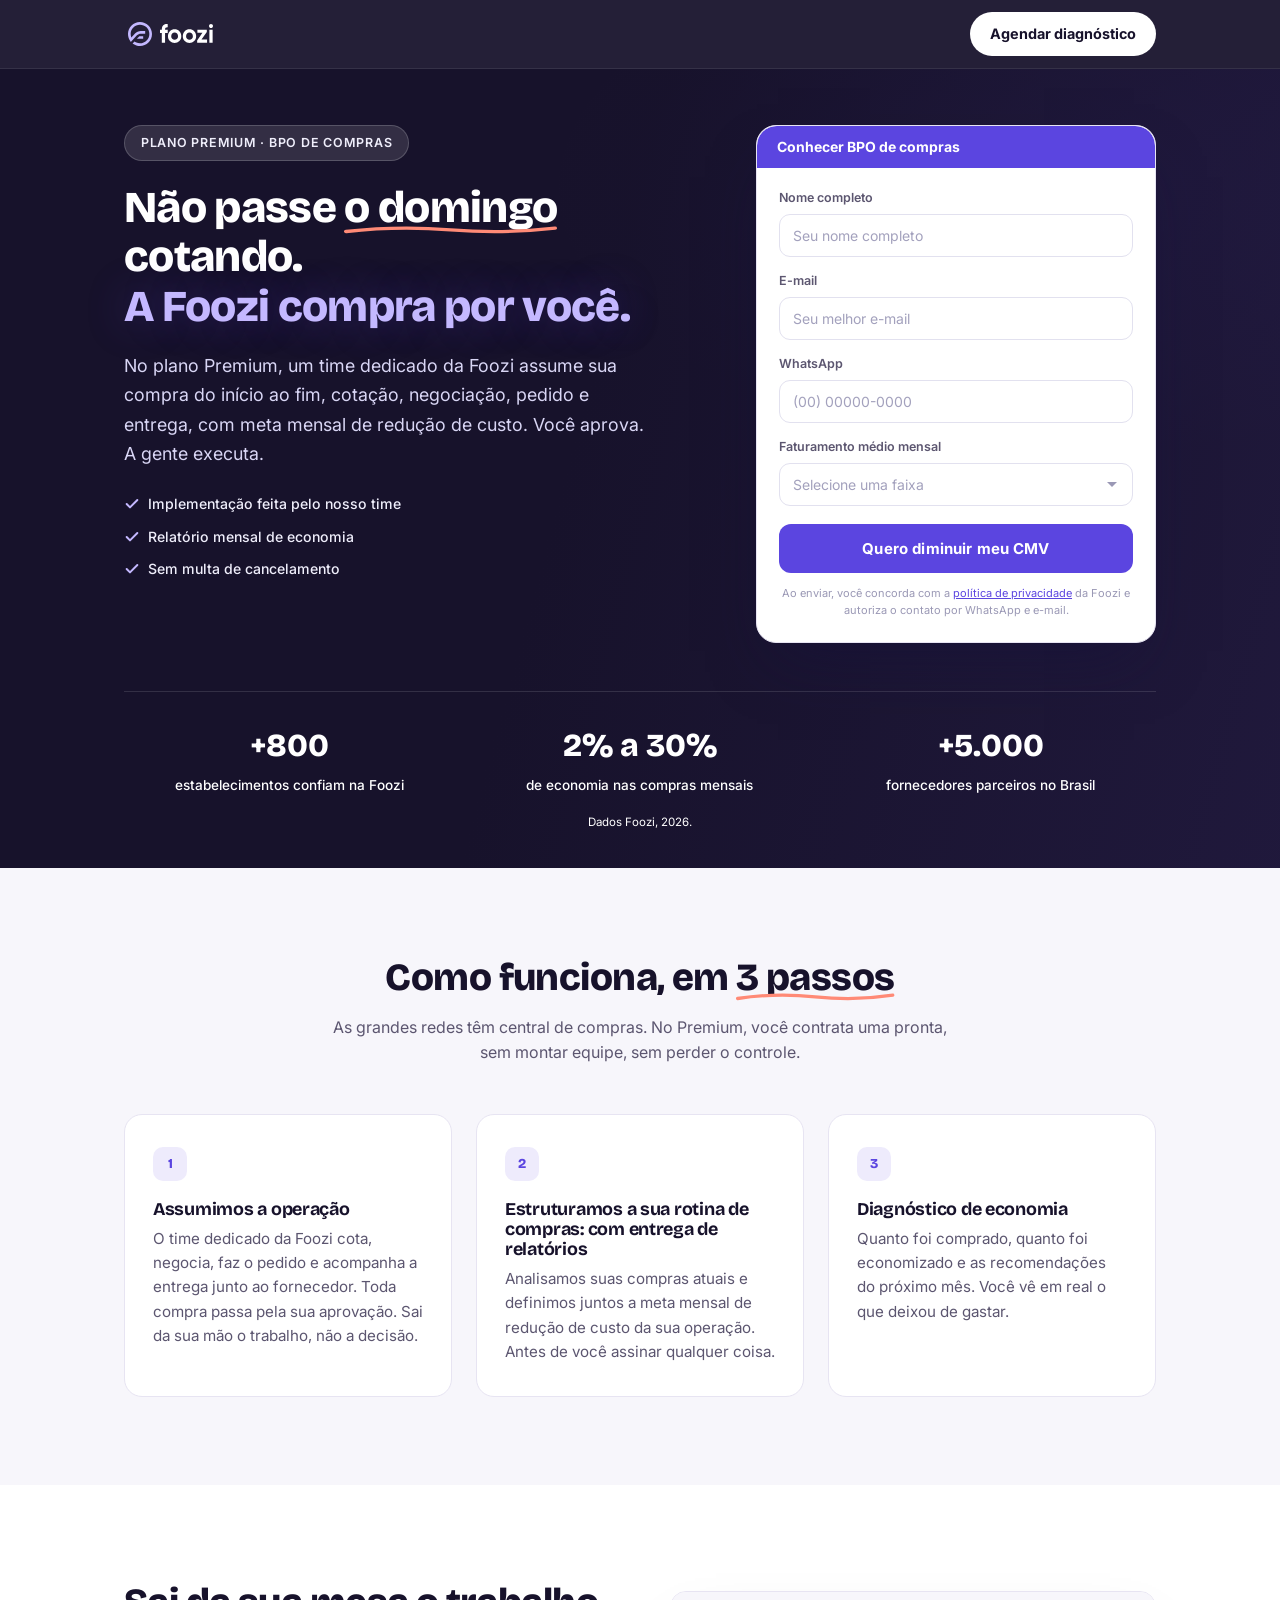
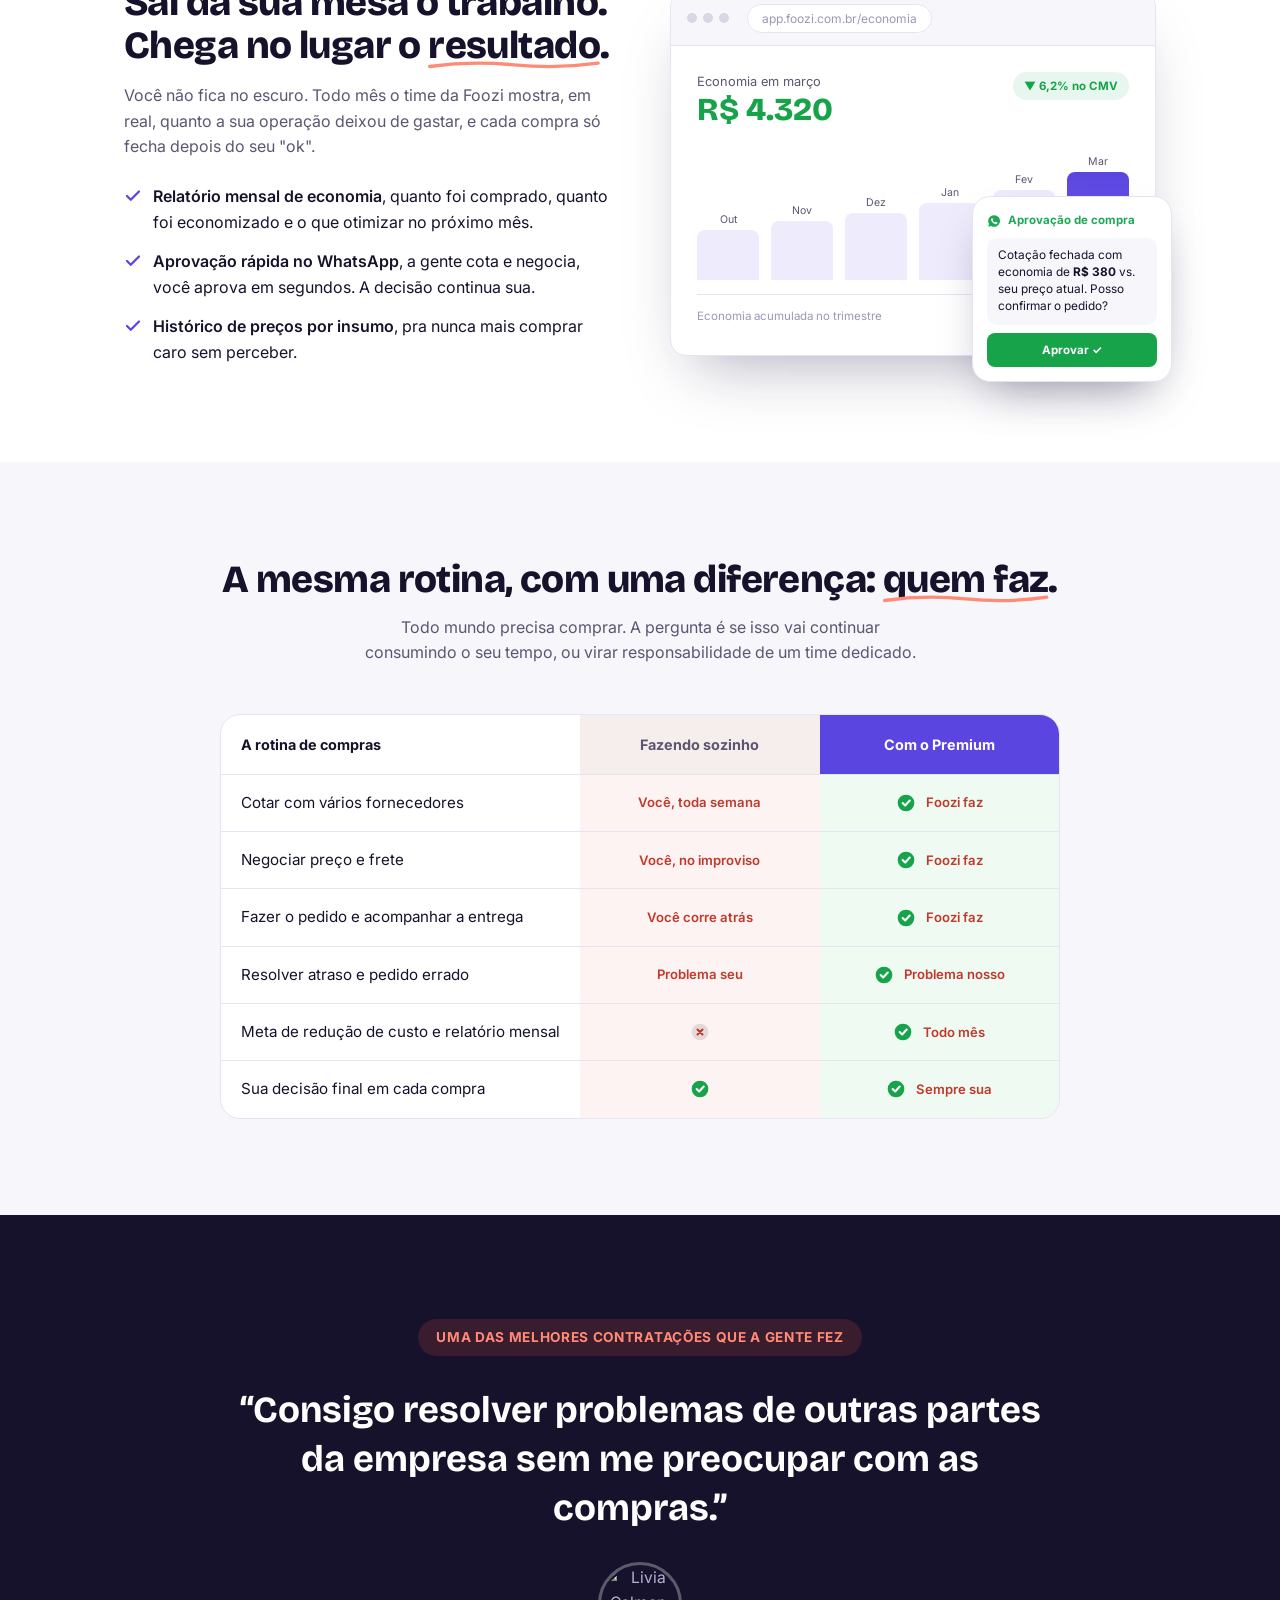
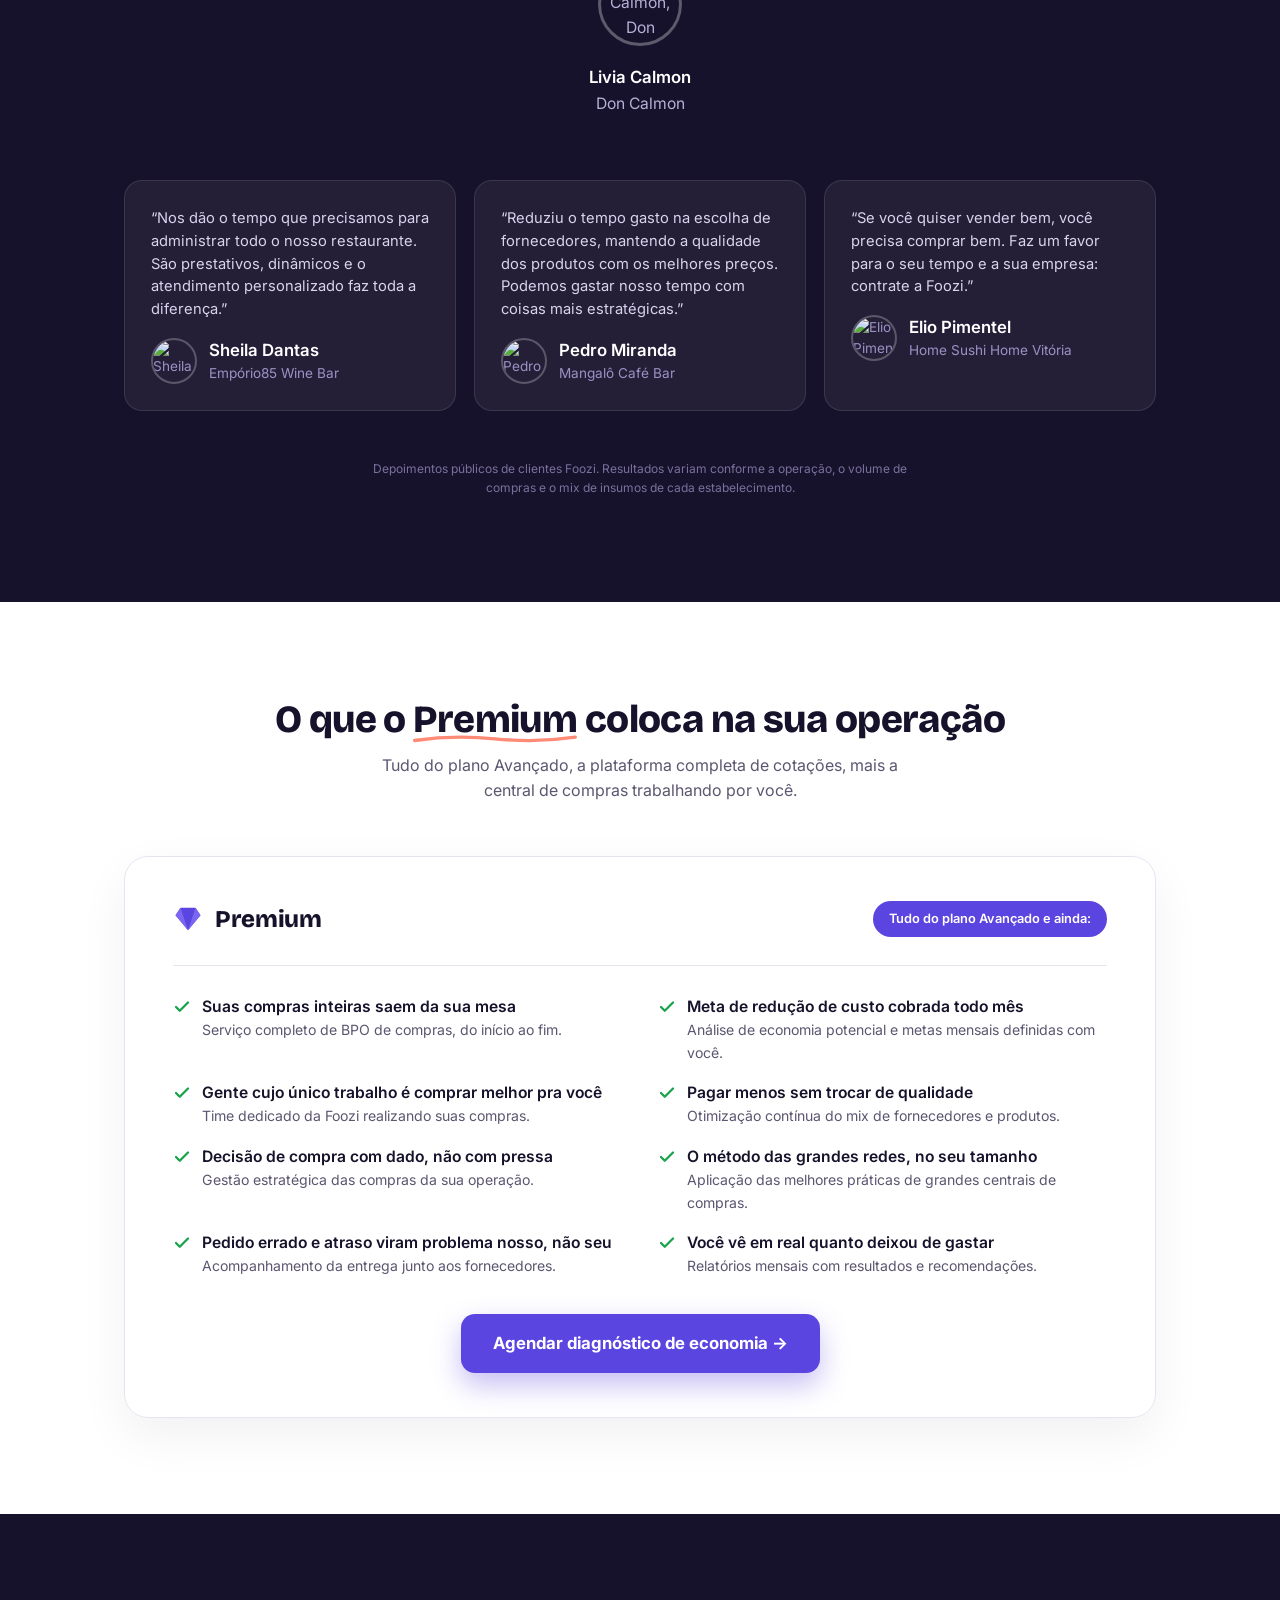
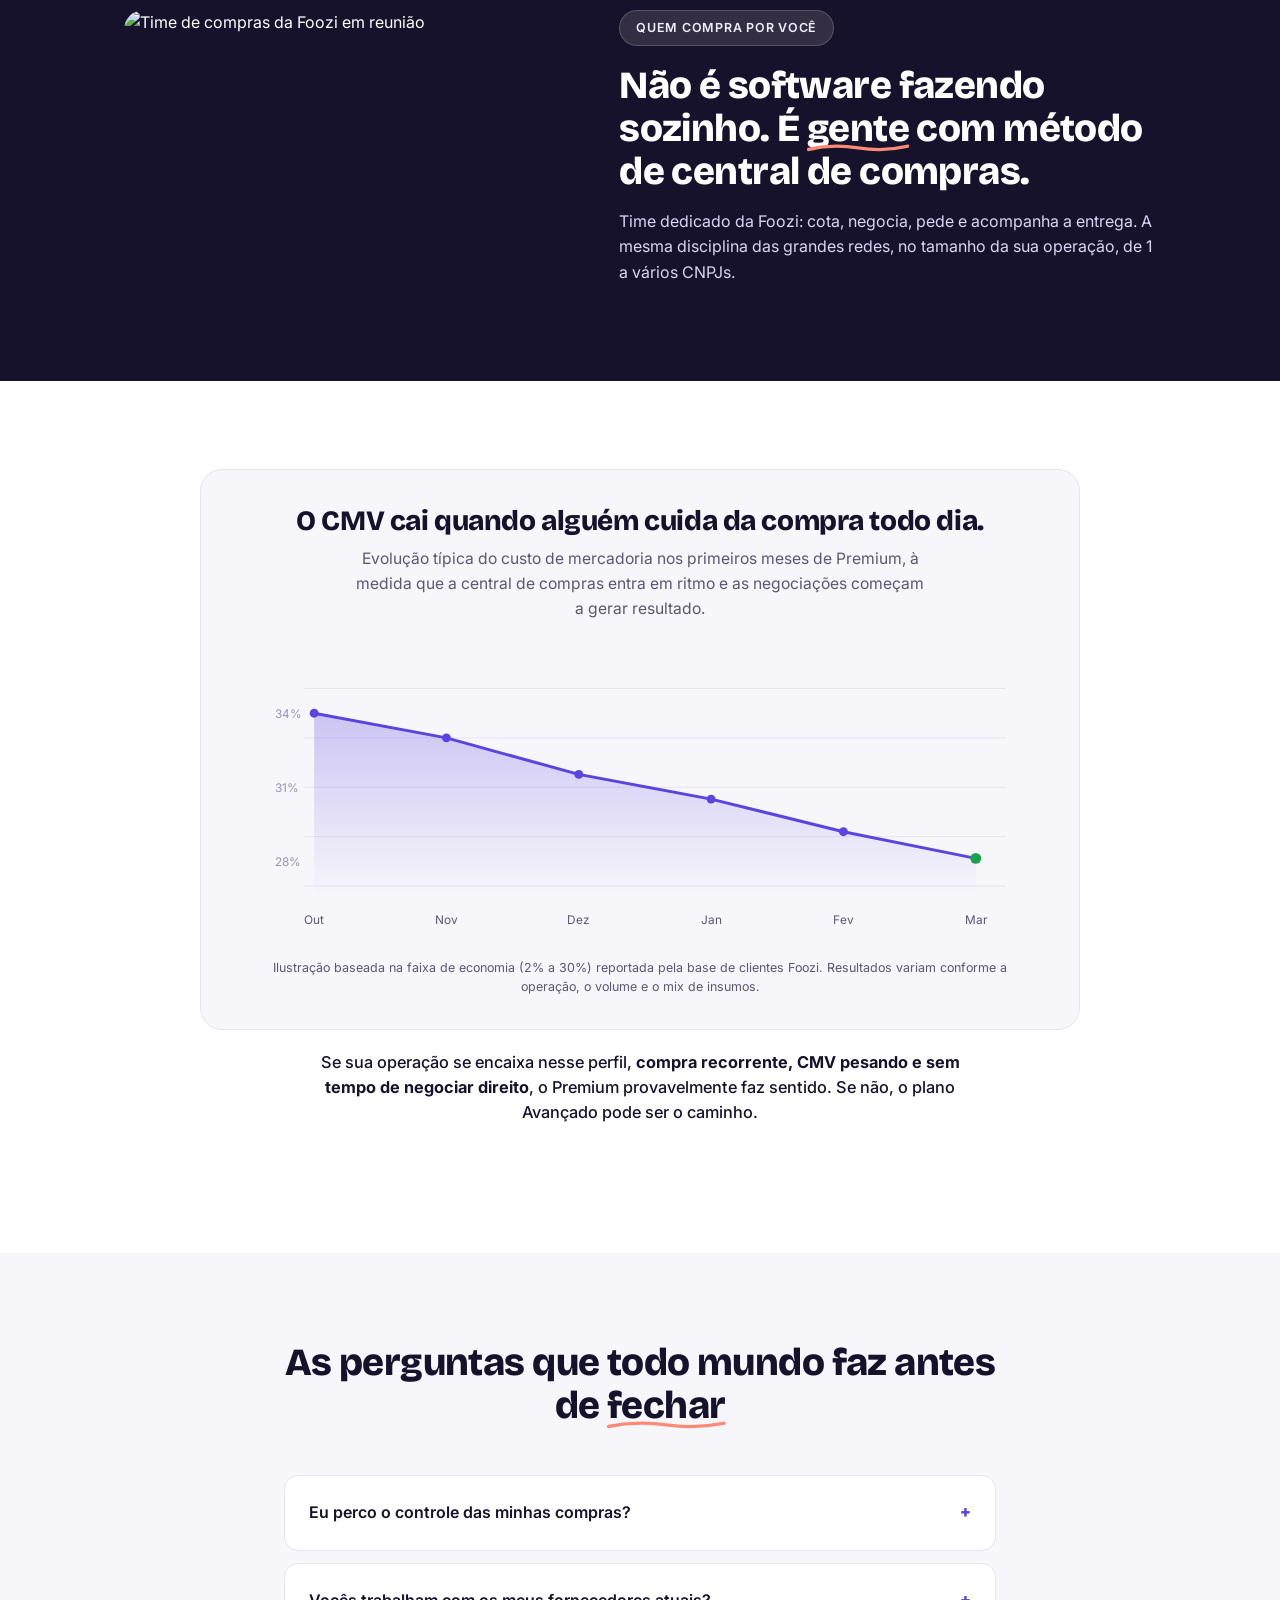
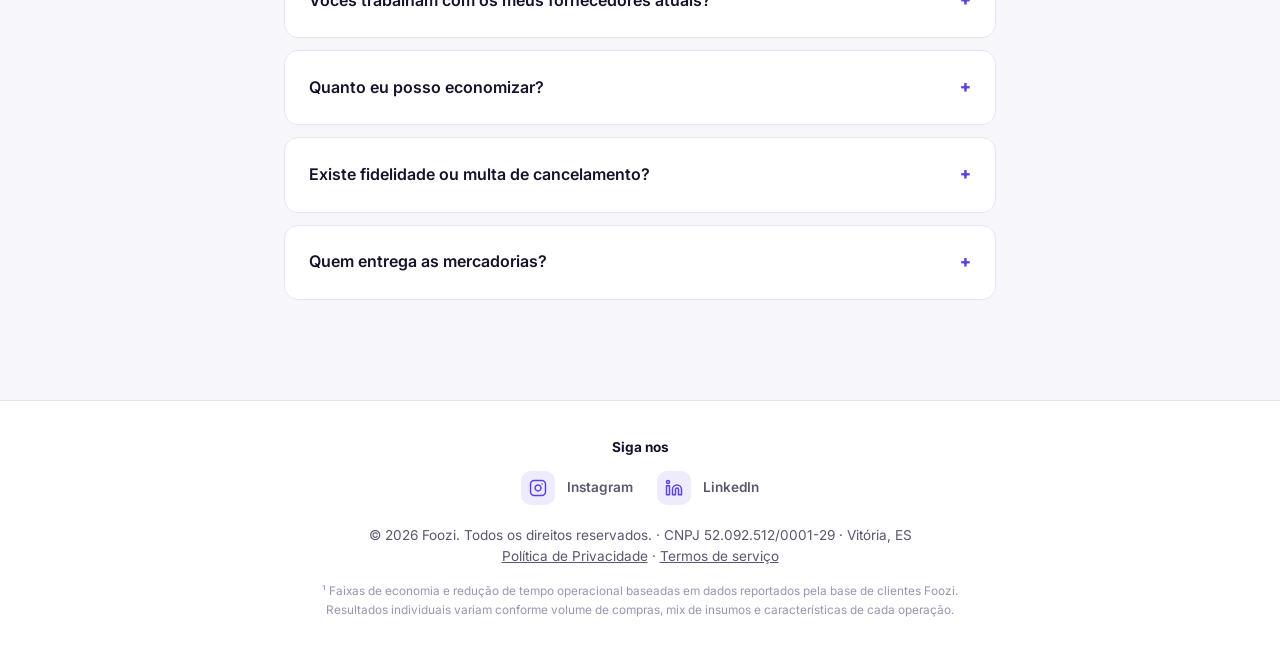
==== commit 88e15683: "ajustes visuais e de copy na bpo-premium e webinar - bpo-premium: reordena e renomeia os 3 passos de" ====
--- a/bpo-premium/index.html
+++ b/bpo-premium/index.html
@@ -21,7 +21,7 @@
   <meta name="viewport" content="width=device-width, initial-scale=1">
   <title>Foozi Premium | BPO de Compras para Foodservice</title>
   <meta name="description"
-    content="As redes grandes têm central de compras. No plano Premium, um time dedicado da Foozi assume sua compra do início ao fim — você aprova, a gente executa. Agende seu diagnóstico de economia gratuito.">
+    content="As redes grandes têm central de compras. No plano Premium, um time dedicado da Foozi assume sua compra do início ao fim, você aprova, a gente executa. Agende seu diagnóstico de economia gratuito.">
   <link rel="icon" href="/assets/favicon.png" type="image/png">
   <link rel="apple-touch-icon" href="/assets/favicon.png">
   <link rel="preconnect" href="https://fonts.googleapis.com">
@@ -78,8 +78,8 @@
             <span class="hero-linha">cotando.</span>
             <span class="hero-promessa">A Foozi compra por você.</span>
           </h1>
-          <p class="sub">No plano Premium, um time dedicado da Foozi assume sua compra do início ao fim — cotação,
-            negociação, pedido e entrega — com meta mensal de redução de custo. Você aprova. A gente executa.</p>
+          <p class="sub">No plano Premium, um time dedicado da Foozi assume sua compra do início ao fim, cotação,
+            negociação, pedido e entrega, com meta mensal de redução de custo. Você aprova. A gente executa.</p>
           <ul class="badges">
             <li><svg width="16" height="16" viewBox="0 0 24 24" fill="none">
                 <path d="M20 6L9 17l-5-5" stroke="#C4B8FF" stroke-width="3" stroke-linecap="round"
@@ -182,27 +182,31 @@
   <!-- COMO FUNCIONA -->
   <section class="como">
     <div class="container">
-      <h2 class="reveal">Como funciona, em 3 passos</h2>
-      <p class="intro reveal">As grandes redes têm central de compras. No Premium, você contrata uma pronta — sem montar
+      <h2 class="reveal">Como funciona, em <span class="grifo">3 passos<svg class="sublinhado" viewBox="0 0 200 12"
+              preserveAspectRatio="none" aria-hidden="true">
+              <path d="M2 9 Q 50 2 100 7 T 198 5" fill="none" stroke="#FF8A76" stroke-width="4"
+                stroke-linecap="round" />
+            </svg></span></h2>
+      <p class="intro reveal">As grandes redes têm central de compras. No Premium, você contrata uma pronta, sem montar
         equipe, sem perder o controle.</p>
       <div class="passos">
         <div class="passo reveal">
           <div class="n">1</div>
-          <h3>Diagnóstico de economia potencial</h3>
-          <p>Analisamos suas compras atuais e definimos juntos a meta mensal de redução de custo da sua operação. Antes
-            de você assinar qualquer coisa.</p>
-        </div>
-        <div class="passo reveal">
-          <div class="n">2</div>
           <h3>Assumimos a operação</h3>
           <p>O time dedicado da Foozi cota, negocia, faz o pedido e acompanha a entrega junto ao fornecedor. Toda compra
             passa pela sua aprovação. Sai da sua mão o trabalho, não a decisão.</p>
         </div>
         <div class="passo reveal">
+          <div class="n">2</div>
+          <h3>Estruturamos a sua rotina de compras: com entrega de relatórios</h3>
+          <p>Analisamos suas compras atuais e definimos juntos a meta mensal de redução de custo da sua operação.
+            Antes de você assinar qualquer coisa.</p>
+        </div>
+        <div class="passo reveal">
           <div class="n">3</div>
-          <h3>Relatório mensal</h3>
-          <p>Quanto foi comprado, quanto foi economizado e as recomendações do próximo mês. Você vê em real o que deixou
-            de gastar.</p>
+          <h3>Diagnóstico de economia</h3>
+          <p>Quanto foi comprado, quanto foi economizado e as recomendações do próximo mês. Você vê em real o que
+            deixou de gastar.</p>
         </div>
       </div>
     </div>
@@ -213,29 +217,33 @@
     <div class="container">
       <div class="wrap">
         <div class="reveal">
-          <h2>Sai da sua mesa o trabalho. Chega no lugar o resultado.</h2>
+          <h2>Sai da sua mesa o trabalho. Chega no lugar o <span class="grifo">resultado<svg class="sublinhado"
+                  viewBox="0 0 200 12" preserveAspectRatio="none" aria-hidden="true">
+                  <path d="M2 9 Q 50 2 100 7 T 198 5" fill="none" stroke="#FF8A76" stroke-width="4"
+                    stroke-linecap="round" />
+                </svg></span>.</h2>
           <p class="lead">Você não fica no escuro. Todo mês o time da Foozi mostra, em real, quanto a sua operação
-            deixou de gastar — e cada compra só fecha depois do seu "ok".</p>
+            deixou de gastar, e cada compra só fecha depois do seu "ok".</p>
           <ul>
             <li><svg width="18" height="18" viewBox="0 0 24 24" fill="none">
                 <path d="M20 6L9 17l-5-5" stroke="#5B45E0" stroke-width="3" stroke-linecap="round"
                   stroke-linejoin="round" />
               </svg>
-              <div><strong>Relatório mensal de economia</strong> — quanto foi comprado, quanto foi economizado e o que
+              <div><strong>Relatório mensal de economia</strong>, quanto foi comprado, quanto foi economizado e o que
                 otimizar no próximo mês.</div>
             </li>
             <li><svg width="18" height="18" viewBox="0 0 24 24" fill="none">
                 <path d="M20 6L9 17l-5-5" stroke="#5B45E0" stroke-width="3" stroke-linecap="round"
                   stroke-linejoin="round" />
               </svg>
-              <div><strong>Aprovação rápida no WhatsApp</strong> — a gente cota e negocia, você aprova em segundos. A
+              <div><strong>Aprovação rápida no WhatsApp</strong>, a gente cota e negocia, você aprova em segundos. A
                 decisão continua sua.</div>
             </li>
             <li><svg width="18" height="18" viewBox="0 0 24 24" fill="none">
                 <path d="M20 6L9 17l-5-5" stroke="#5B45E0" stroke-width="3" stroke-linecap="round"
                   stroke-linejoin="round" />
               </svg>
-              <div><strong>Histórico de preços por insumo</strong> — pra nunca mais comprar caro sem perceber.</div>
+              <div><strong>Histórico de preços por insumo</strong>, pra nunca mais comprar caro sem perceber.</div>
             </li>
           </ul>
         </div>
@@ -289,8 +297,12 @@
   <!-- COMPARATIVO -->
   <section class="comparativo">
     <div class="container">
-      <h2 class="reveal">A mesma rotina, com uma diferença: quem faz.</h2>
-      <p class="intro reveal">Todo mundo precisa comprar. A pergunta é se isso vai continuar consumindo o seu tempo — ou
+      <h2 class="reveal">A mesma rotina, com uma diferença: <span class="grifo">quem faz<svg class="sublinhado"
+              viewBox="0 0 200 12" preserveAspectRatio="none" aria-hidden="true">
+              <path d="M2 9 Q 50 2 100 7 T 198 5" fill="none" stroke="#FF8A76" stroke-width="4"
+                stroke-linecap="round" />
+            </svg></span>.</h2>
+      <p class="intro reveal">Todo mundo precisa comprar. A pergunta é se isso vai continuar consumindo o seu tempo, ou
         virar responsabilidade de um time dedicado.</p>
 
       <div class="tabela reveal">
@@ -411,7 +423,11 @@
   <!-- INCLUSO -->
   <section class="incluso">
     <div class="container">
-      <h2 class="reveal">O que o Premium coloca na sua operação</h2>
+      <h2 class="reveal">O que o <span class="grifo">Premium<svg class="sublinhado" viewBox="0 0 200 12"
+              preserveAspectRatio="none" aria-hidden="true">
+              <path d="M2 9 Q 50 2 100 7 T 198 5" fill="none" stroke="#FF8A76" stroke-width="4"
+                stroke-linecap="round" />
+            </svg></span> coloca na sua operação</h2>
       <p class="intro reveal">Tudo do plano Avançado, a plataforma completa de cotações, mais a central de compras
         trabalhando por você.</p>
 
@@ -500,9 +516,13 @@
           alt="Time de compras da Foozi em reunião" loading="lazy">
         <div class="reveal">
           <span class="eyebrow">Quem compra por você</span>
-          <h2>Não é software fazendo sozinho. É gente com método de central de compras.</h2>
+          <h2>Não é software fazendo sozinho. É <span class="grifo">gente<svg class="sublinhado"
+                  viewBox="0 0 200 12" preserveAspectRatio="none" aria-hidden="true">
+                  <path d="M2 9 Q 50 2 100 7 T 198 5" fill="none" stroke="#FF8A76" stroke-width="4"
+                    stroke-linecap="round" />
+                </svg></span> com método de central de compras.</h2>
           <p>Time dedicado da Foozi: cota, negocia, pede e acompanha a entrega. A mesma disciplina das grandes redes,
-            no tamanho da sua operação — de 1 a vários CNPJs.</p>
+            no tamanho da sua operação, de 1 a vários CNPJs.</p>
         </div>
       </div>
     </div>
@@ -559,8 +579,8 @@
           Resultados variam conforme a operação, o volume e o mix de insumos.</p>
       </div>
 
-      <p class="qualifica-ponte reveal">Se sua operação se encaixa nesse perfil — <strong>compra recorrente, CMV pesando
-          e sem tempo de negociar direito</strong> — o Premium provavelmente faz sentido. Se não, o plano Avançado pode
+      <p class="qualifica-ponte reveal">Se sua operação se encaixa nesse perfil, <strong>compra recorrente, CMV pesando
+          e sem tempo de negociar direito</strong>, o Premium provavelmente faz sentido. Se não, o plano Avançado pode
         ser o caminho.</p>
     </div>
   </section>
@@ -568,7 +588,11 @@
   <!-- FAQ -->
   <section class="faq">
     <div class="container narrow">
-      <h2 class="reveal">As perguntas que todo mundo faz antes de fechar</h2>
+      <h2 class="reveal">As perguntas que todo mundo faz antes de <span class="grifo">fechar<svg class="sublinhado"
+              viewBox="0 0 200 12" preserveAspectRatio="none" aria-hidden="true">
+              <path d="M2 9 Q 50 2 100 7 T 198 5" fill="none" stroke="#FF8A76" stroke-width="4"
+                stroke-linecap="round" />
+            </svg></span></h2>
 
       <details class="reveal">
         <summary>Eu perco o controle das minhas compras?</summary>
@@ -602,6 +626,34 @@
   <!-- FOOTER -->
   <footer class="footer">
     <div class="container">
+      <div class="footer-social">
+        <p class="footer-social__title">Siga nos</p>
+        <div class="footer-social__links">
+          <a class="footer-social__link" href="https://www.instagram.com/foozi.br/" target="_blank" rel="noopener">
+            <span class="footer-social__icon">
+              <svg width="18" height="18" viewBox="0 0 24 24" fill="none" stroke="currentColor" stroke-width="2"
+                stroke-linecap="round" stroke-linejoin="round">
+                <rect x="2" y="2" width="20" height="20" rx="5" ry="5"></rect>
+                <path d="M16 11.37A4 4 0 1 1 12.63 8 4 4 0 0 1 16 11.37z"></path>
+                <line x1="17.5" y1="6.5" x2="17.51" y2="6.5"></line>
+              </svg>
+            </span>
+            Instagram
+          </a>
+          <a class="footer-social__link" href="https://www.linkedin.com/company/foozibr/" target="_blank"
+            rel="noopener">
+            <span class="footer-social__icon">
+              <svg width="18" height="18" viewBox="0 0 24 24" fill="none" stroke="currentColor" stroke-width="2"
+                stroke-linecap="round" stroke-linejoin="round">
+                <path d="M16 8a6 6 0 0 1 6 6v7h-4v-7a2 2 0 0 0-2-2 2 2 0 0 0-2 2v7h-4v-7a6 6 0 0 1 6-6z"></path>
+                <rect x="2" y="9" width="4" height="12"></rect>
+                <circle cx="4" cy="4" r="2"></circle>
+              </svg>
+            </span>
+            LinkedIn
+          </a>
+        </div>
+      </div>
       <p>© 2026 Foozi. Todos os direitos reservados. · CNPJ 52.092.512/0001-29 · Vitória, ES</p>
       <p><a href="https://www.foozi.com.br/politica-de-privacidade">Política de Privacidade</a> · <a
           href="https://www.foozi.com.br/termos-de-servico">Termos de serviço</a></p>
--- a/bpo-premium/styles.css
+++ b/bpo-premium/styles.css
@@ -18,6 +18,11 @@
   box-sizing: border-box
 }
 
+::selection {
+  background: var(--roxo);
+  color: #fff
+}
+
 html {
   scroll-behavior: smooth
 }
@@ -208,7 +213,8 @@
   display: block
 }
 
-.dia-semana {
+.dia-semana,
+.grifo {
   position: relative;
   display: inline-block
 }
@@ -217,7 +223,7 @@
   white-space: nowrap
 }
 
-.dia-semana .sublinhado {
+.sublinhado {
   position: absolute;
   left: 0;
   bottom: -2px;
@@ -1095,6 +1101,52 @@
   color: var(--cinza)
 }
 
+.footer-social {
+  display: flex;
+  flex-direction: column;
+  align-items: center;
+  text-align: center;
+  margin: 0 auto 20px
+}
+
+.footer-social__title {
+  width: 100%;
+  font-weight: 700;
+  color: var(--tinta);
+  margin-bottom: 12px
+}
+
+.footer-social__links {
+  display: flex;
+  align-items: center;
+  gap: 24px
+}
+
+.footer-social__link {
+  display: flex;
+  align-items: center;
+  gap: 12px;
+  color: var(--tinta);
+  font-weight: 600;
+  text-decoration: none
+}
+
+.footer-social__link:hover {
+  color: var(--roxo)
+}
+
+.footer-social__icon {
+  width: 34px;
+  height: 34px;
+  border-radius: 10px;
+  background: var(--roxo-claro);
+  color: var(--roxo);
+  display: flex;
+  align-items: center;
+  justify-content: center;
+  flex-shrink: 0
+}
+
 .footer .legal {
   font-size: .74rem;
   color: #9B95B0;
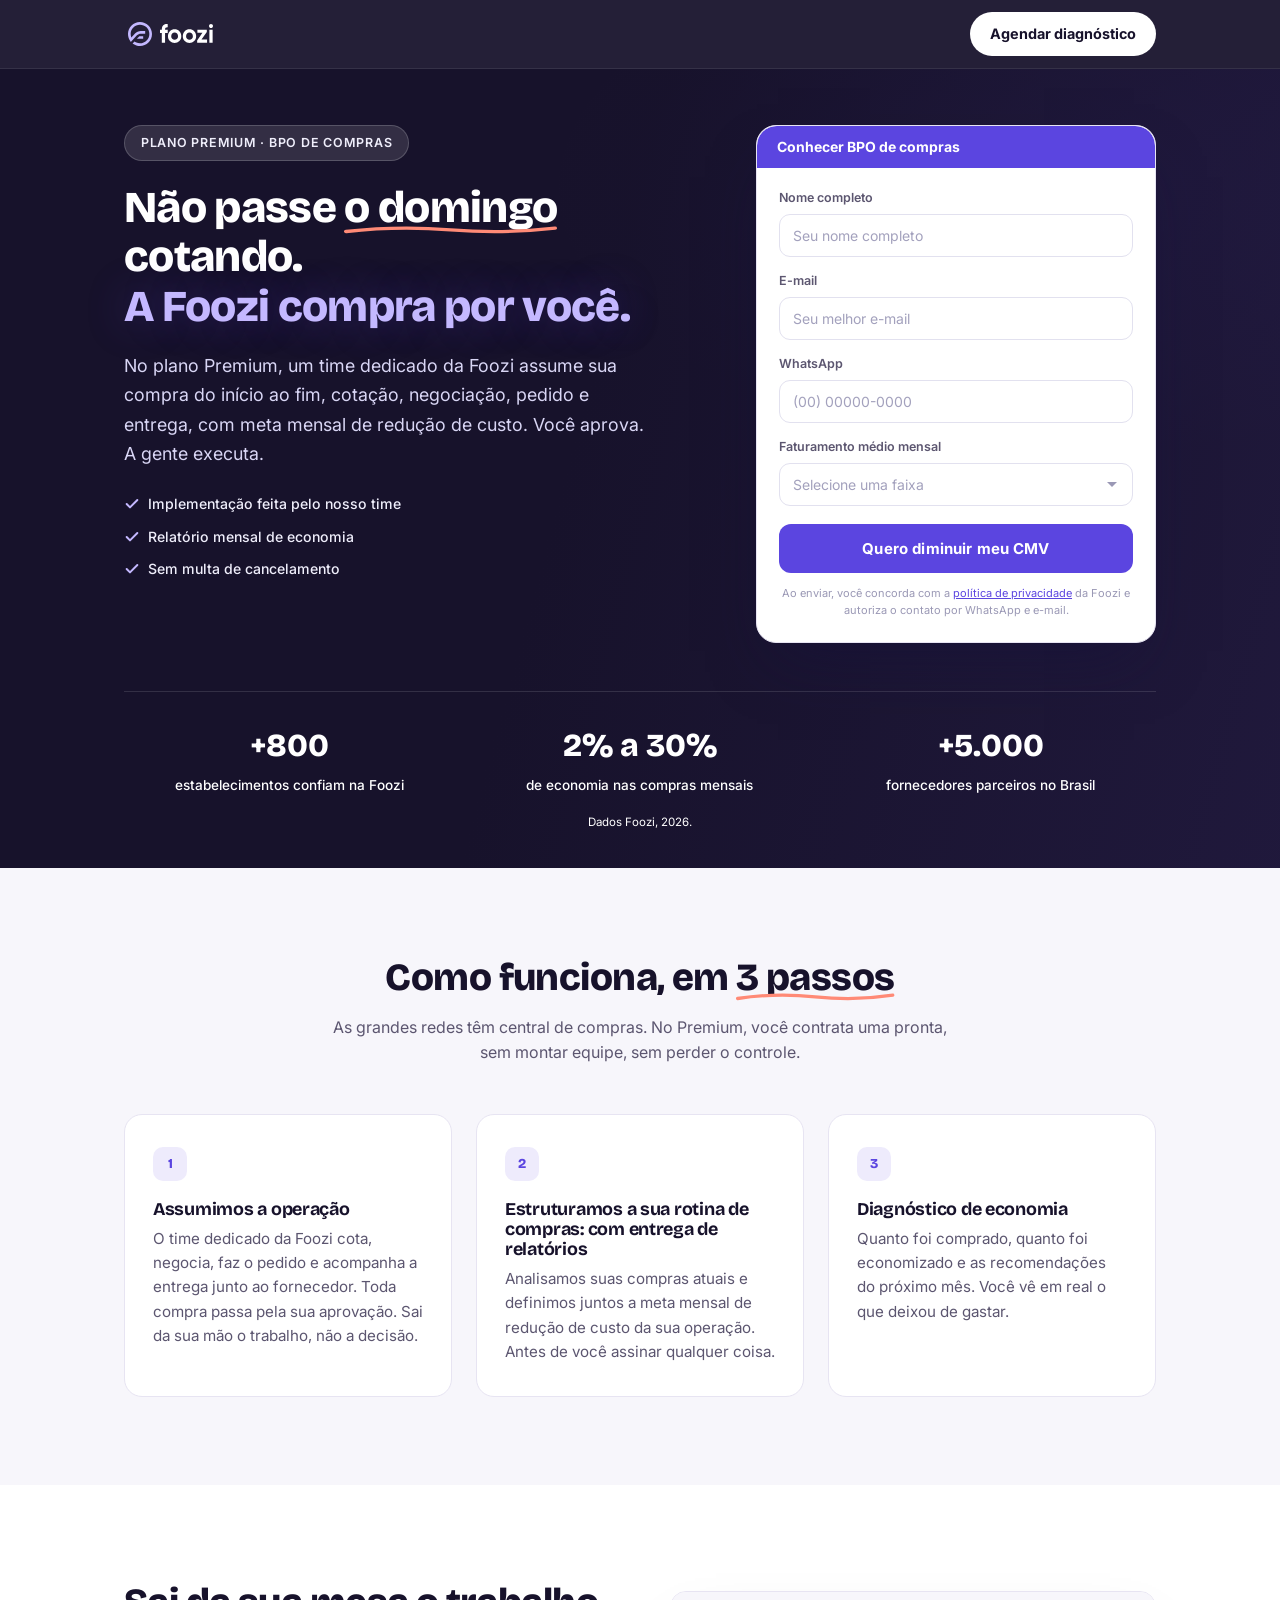
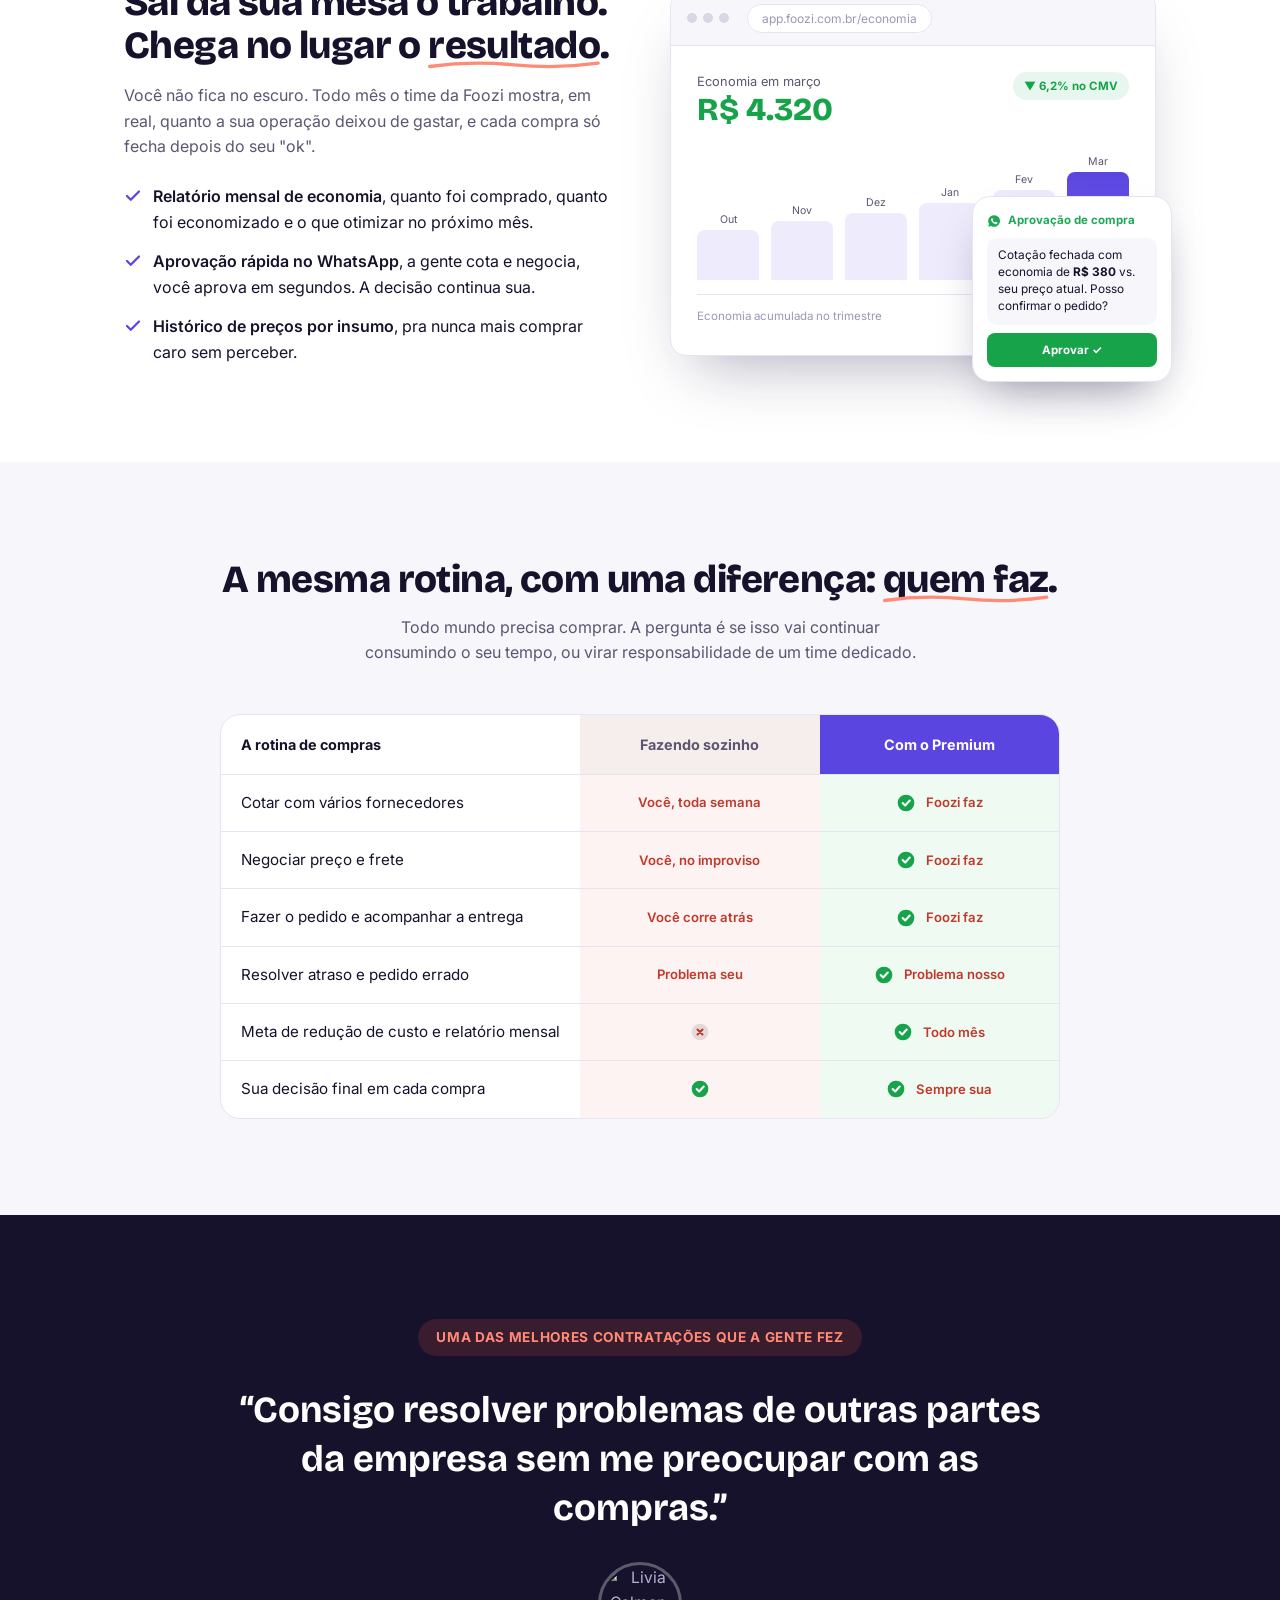
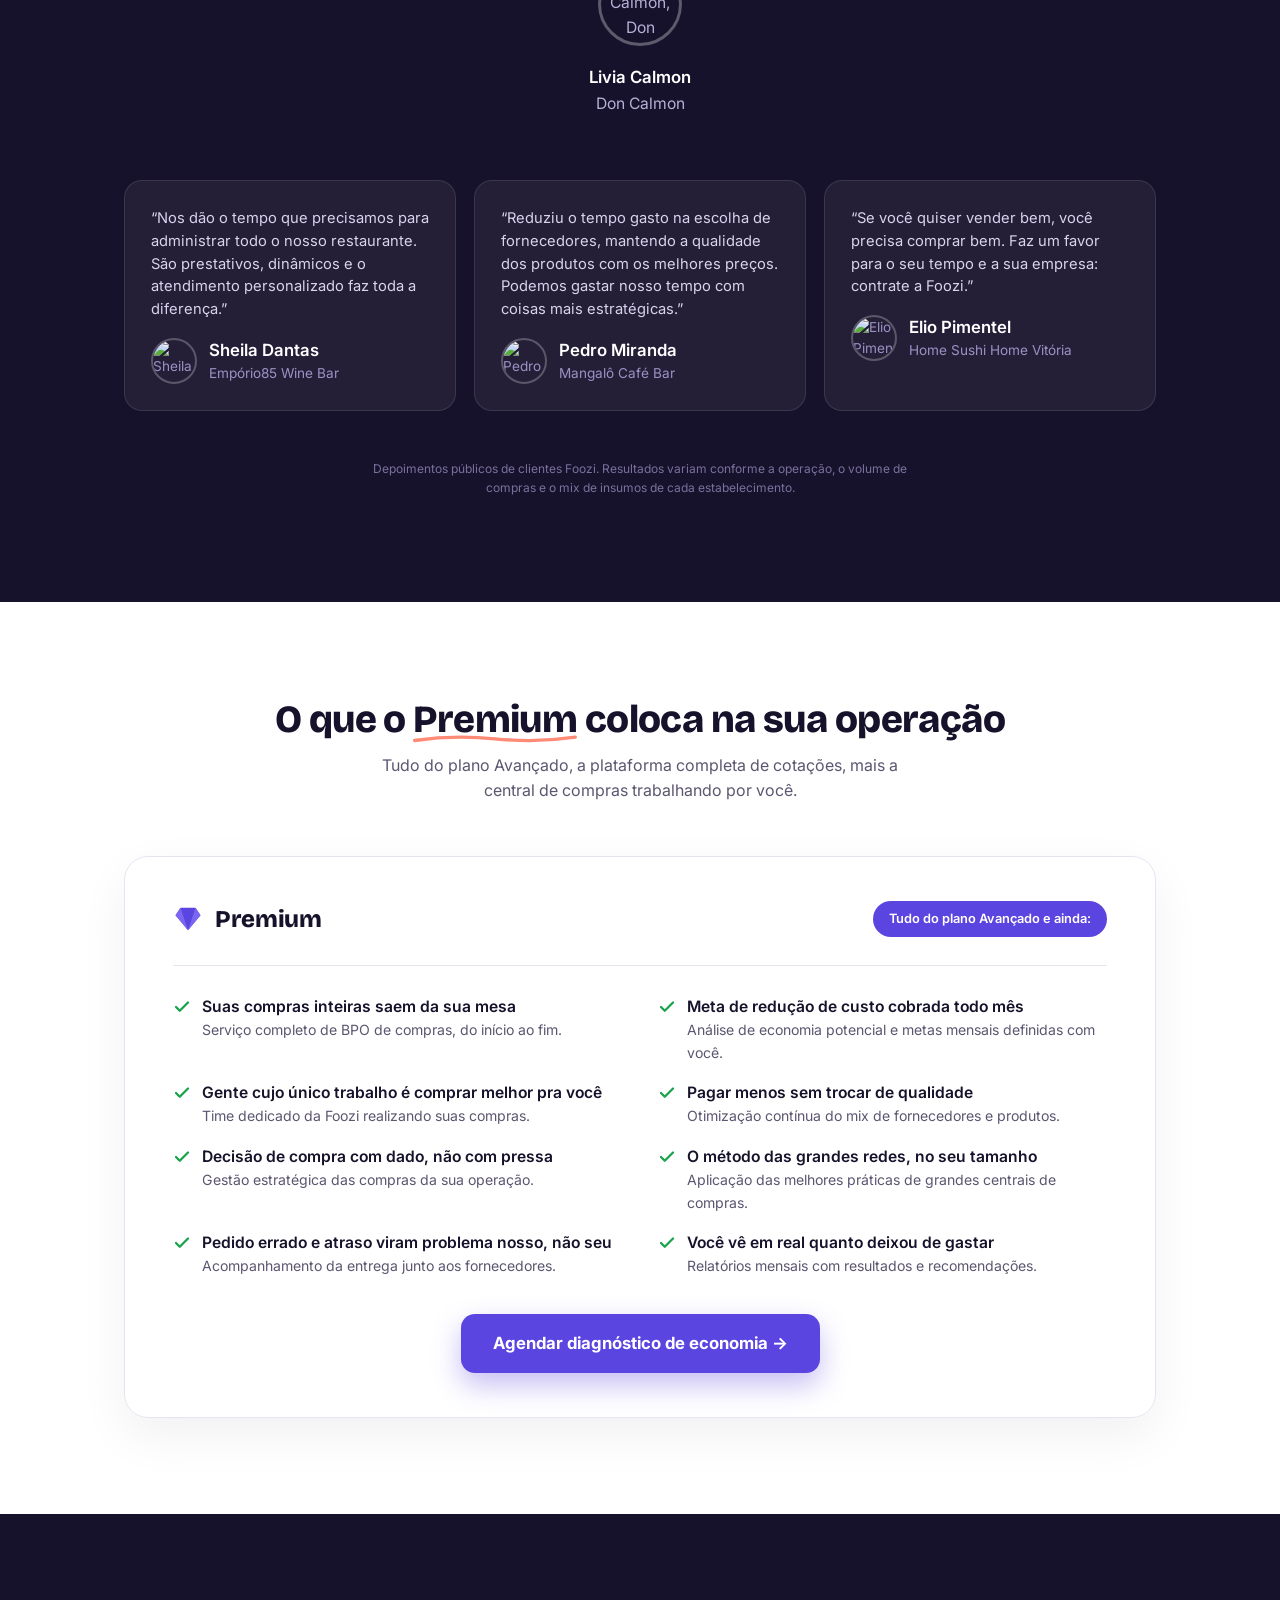
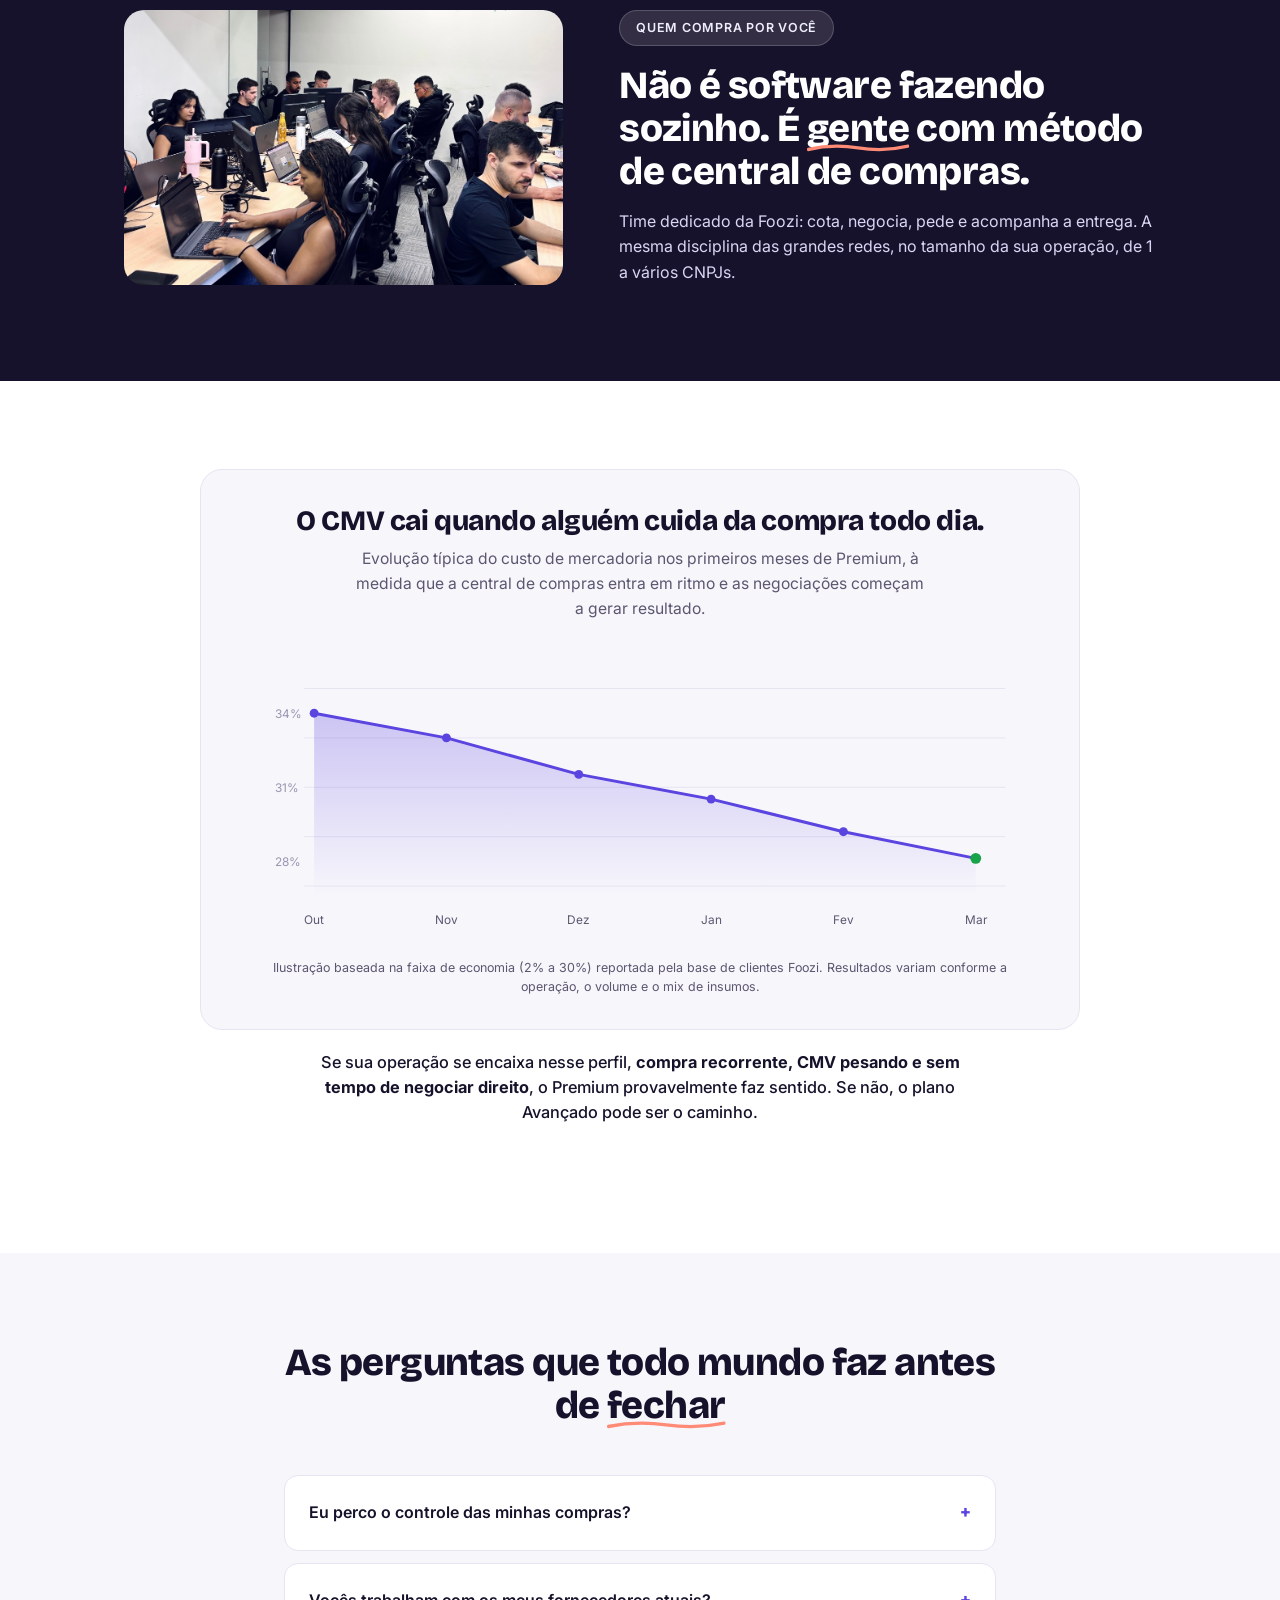
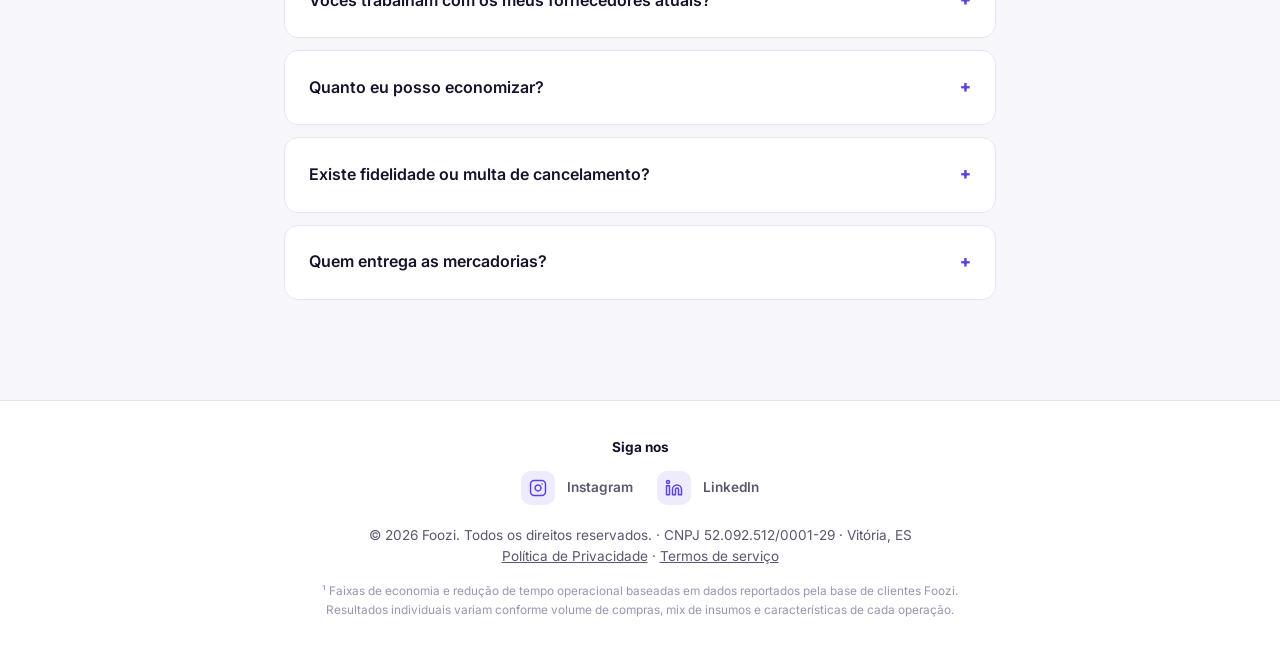
==== commit 0cbb6d66: "troca foto de banco de imagens pela foto real do time na secao quem compra por voce" ====
--- a/bpo-premium/index.html
+++ b/bpo-premium/index.html
@@ -17,6 +17,17 @@
       }
       document.head.appendChild(base);
     })();
+  </script>
+  <!-- Hotjar Tracking Code for Foozi -->
+  <script>
+    (function (h, o, t, j, a, r) {
+      h.hj = h.hj || function () { (h.hj.q = h.hj.q || []).push(arguments) };
+      h._hjSettings = { hjid: 6743665, hjsv: 6 };
+      a = o.getElementsByTagName('head')[0];
+      r = o.createElement('script'); r.async = 1;
+      r.src = t + h._hjSettings.hjid + j + h._hjSettings.hjsv;
+      a.appendChild(r);
+    })(window, document, 'https://static.hotjar.com/c/hotjar-', '.js?sv=');
   </script>
   <meta name="viewport" content="width=device-width, initial-scale=1">
   <title>Foozi Premium | BPO de Compras para Foodservice</title>
@@ -512,7 +523,7 @@
     <div class="container">
       <div class="wrap">
         <img class="foto reveal"
-          src="https://images.unsplash.com/photo-1552664730-d307ca884978?w=900&q=75&auto=format&fit=crop"
+          src="/assets/equipe-foozi.png"
           alt="Time de compras da Foozi em reunião" loading="lazy">
         <div class="reveal">
           <span class="eyebrow">Quem compra por você</span>
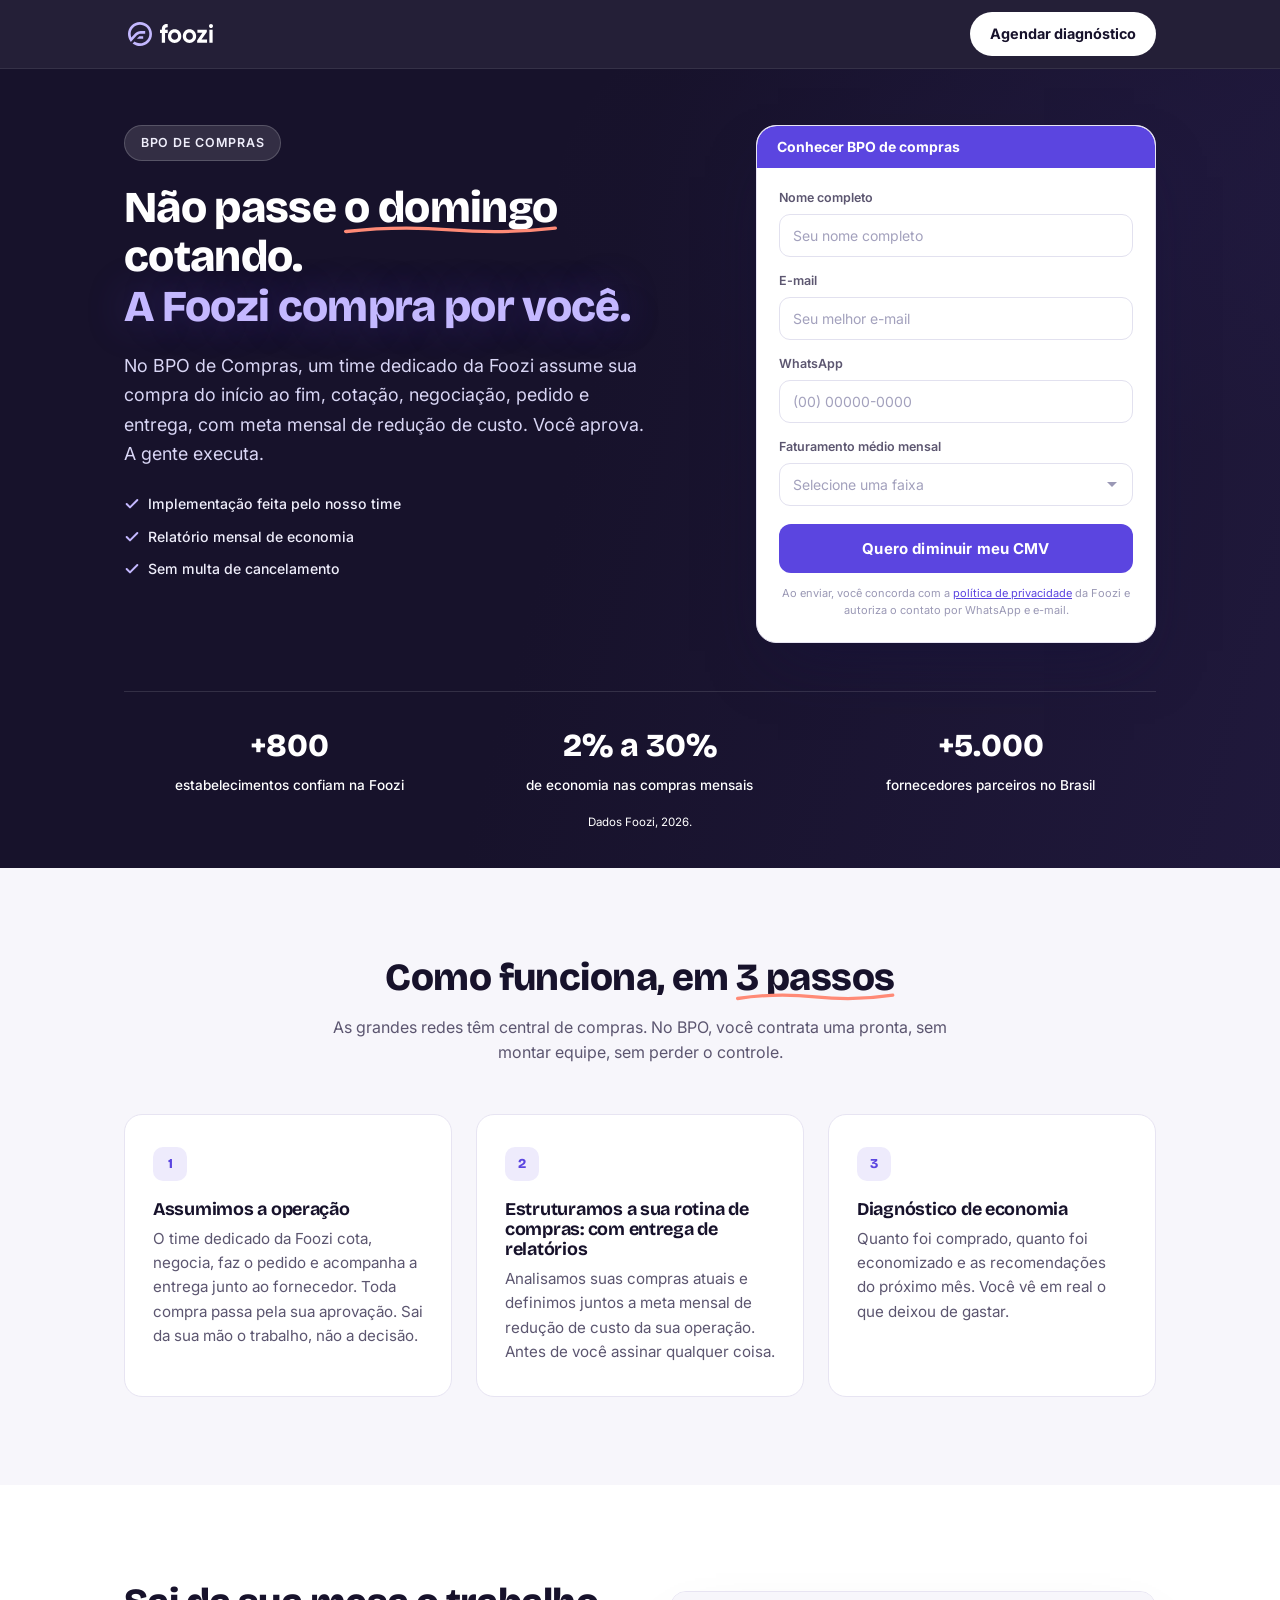
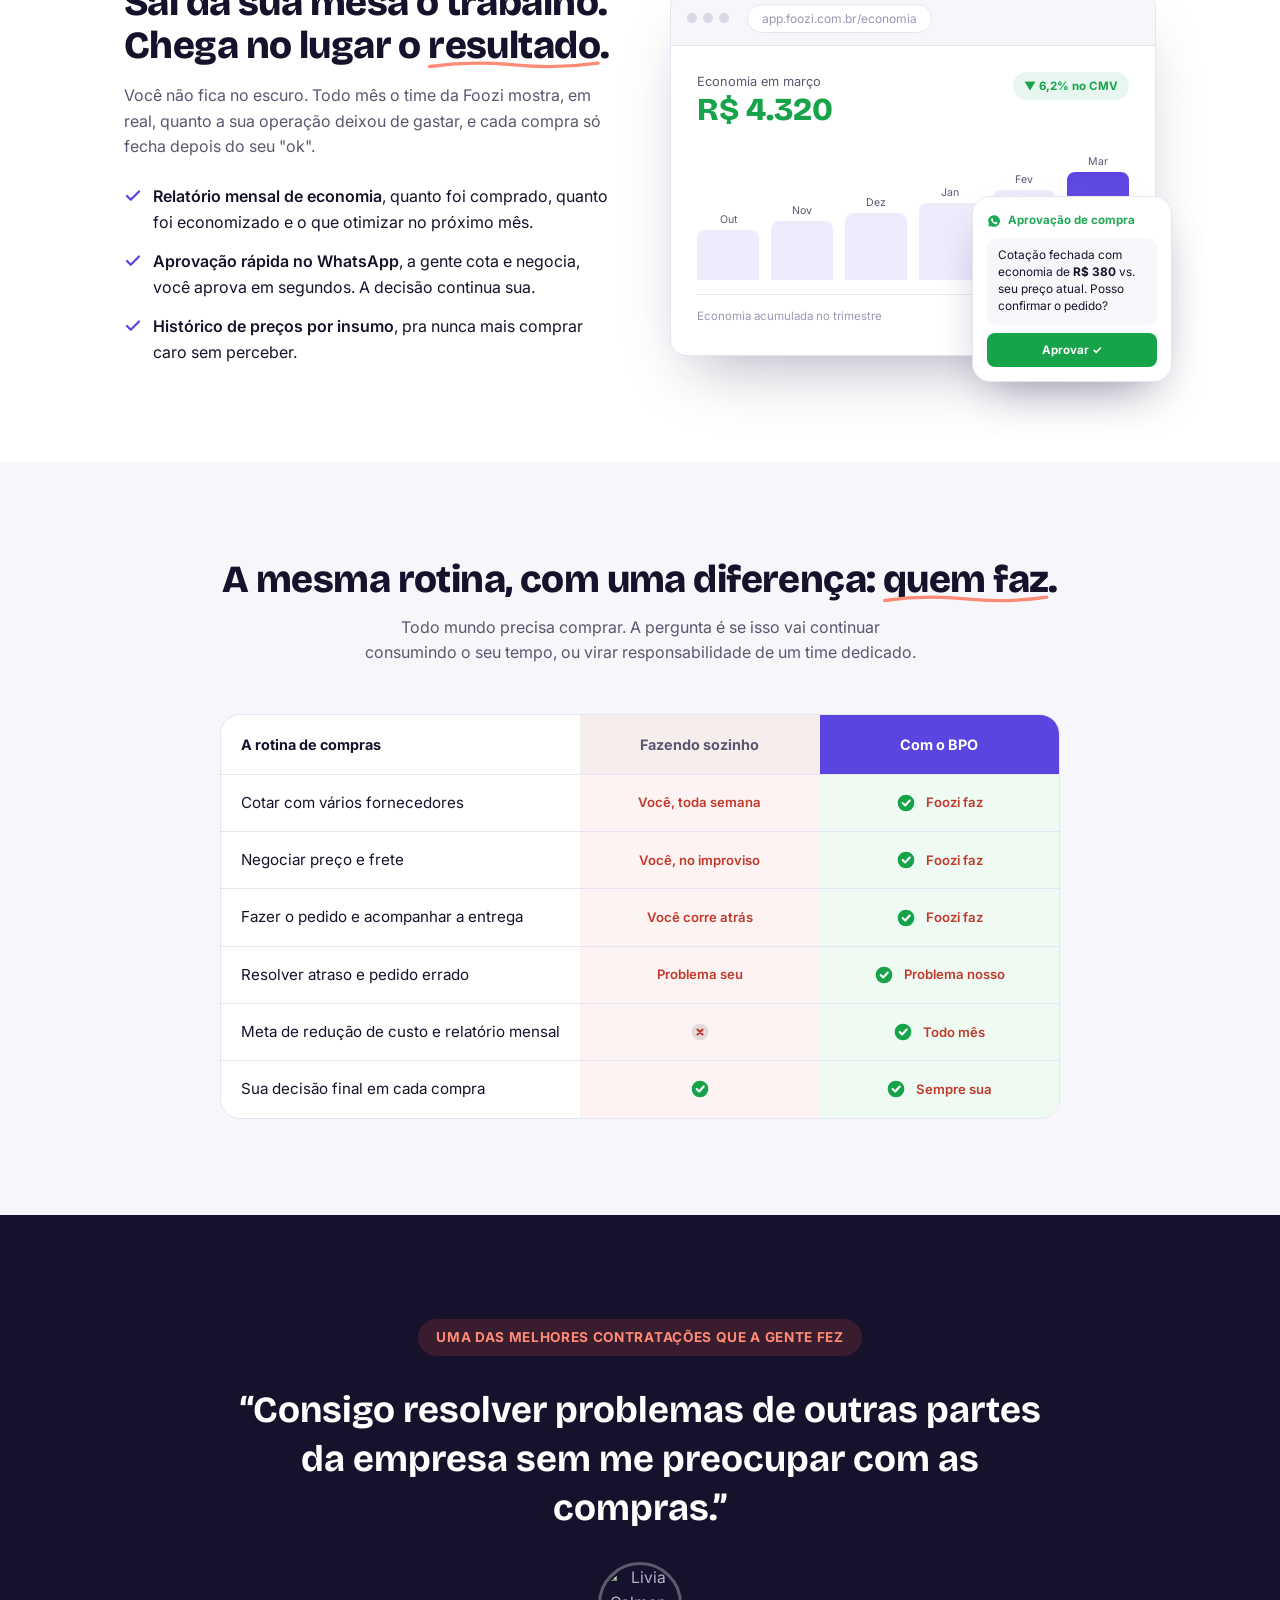
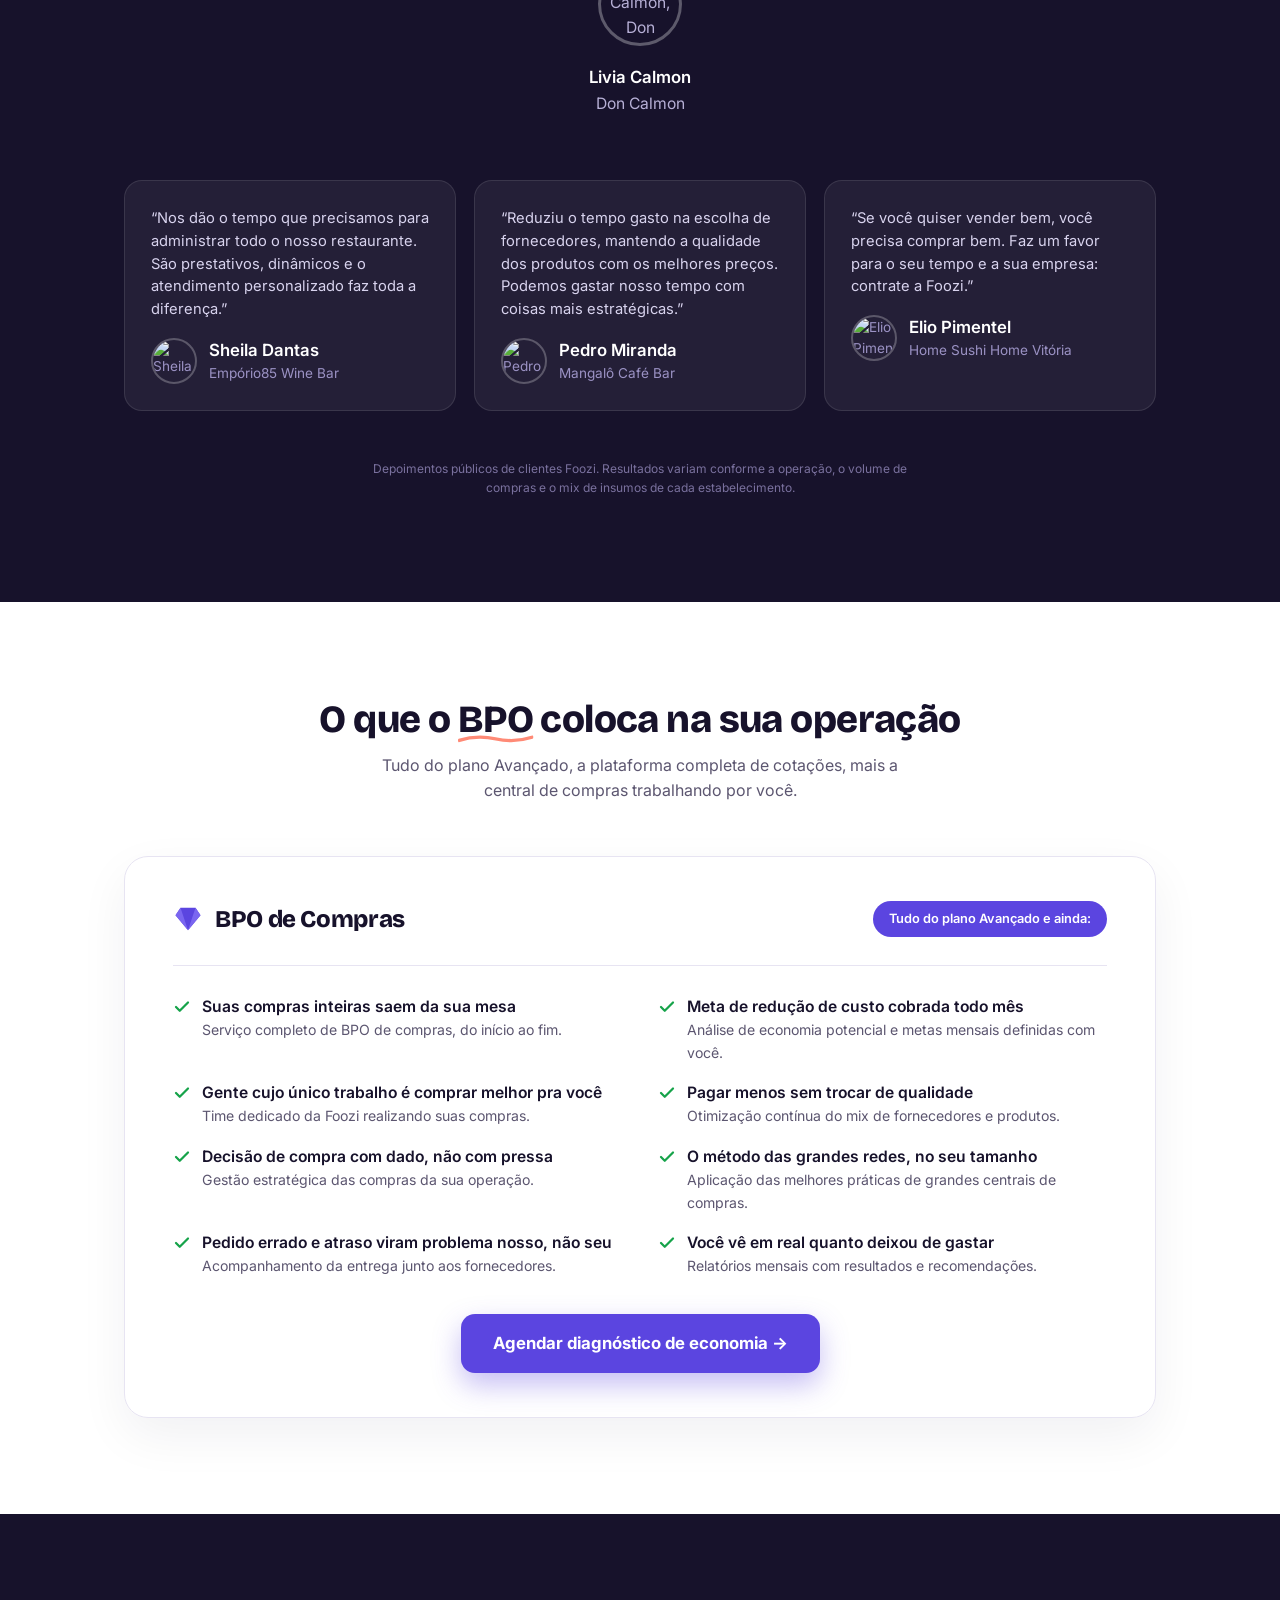
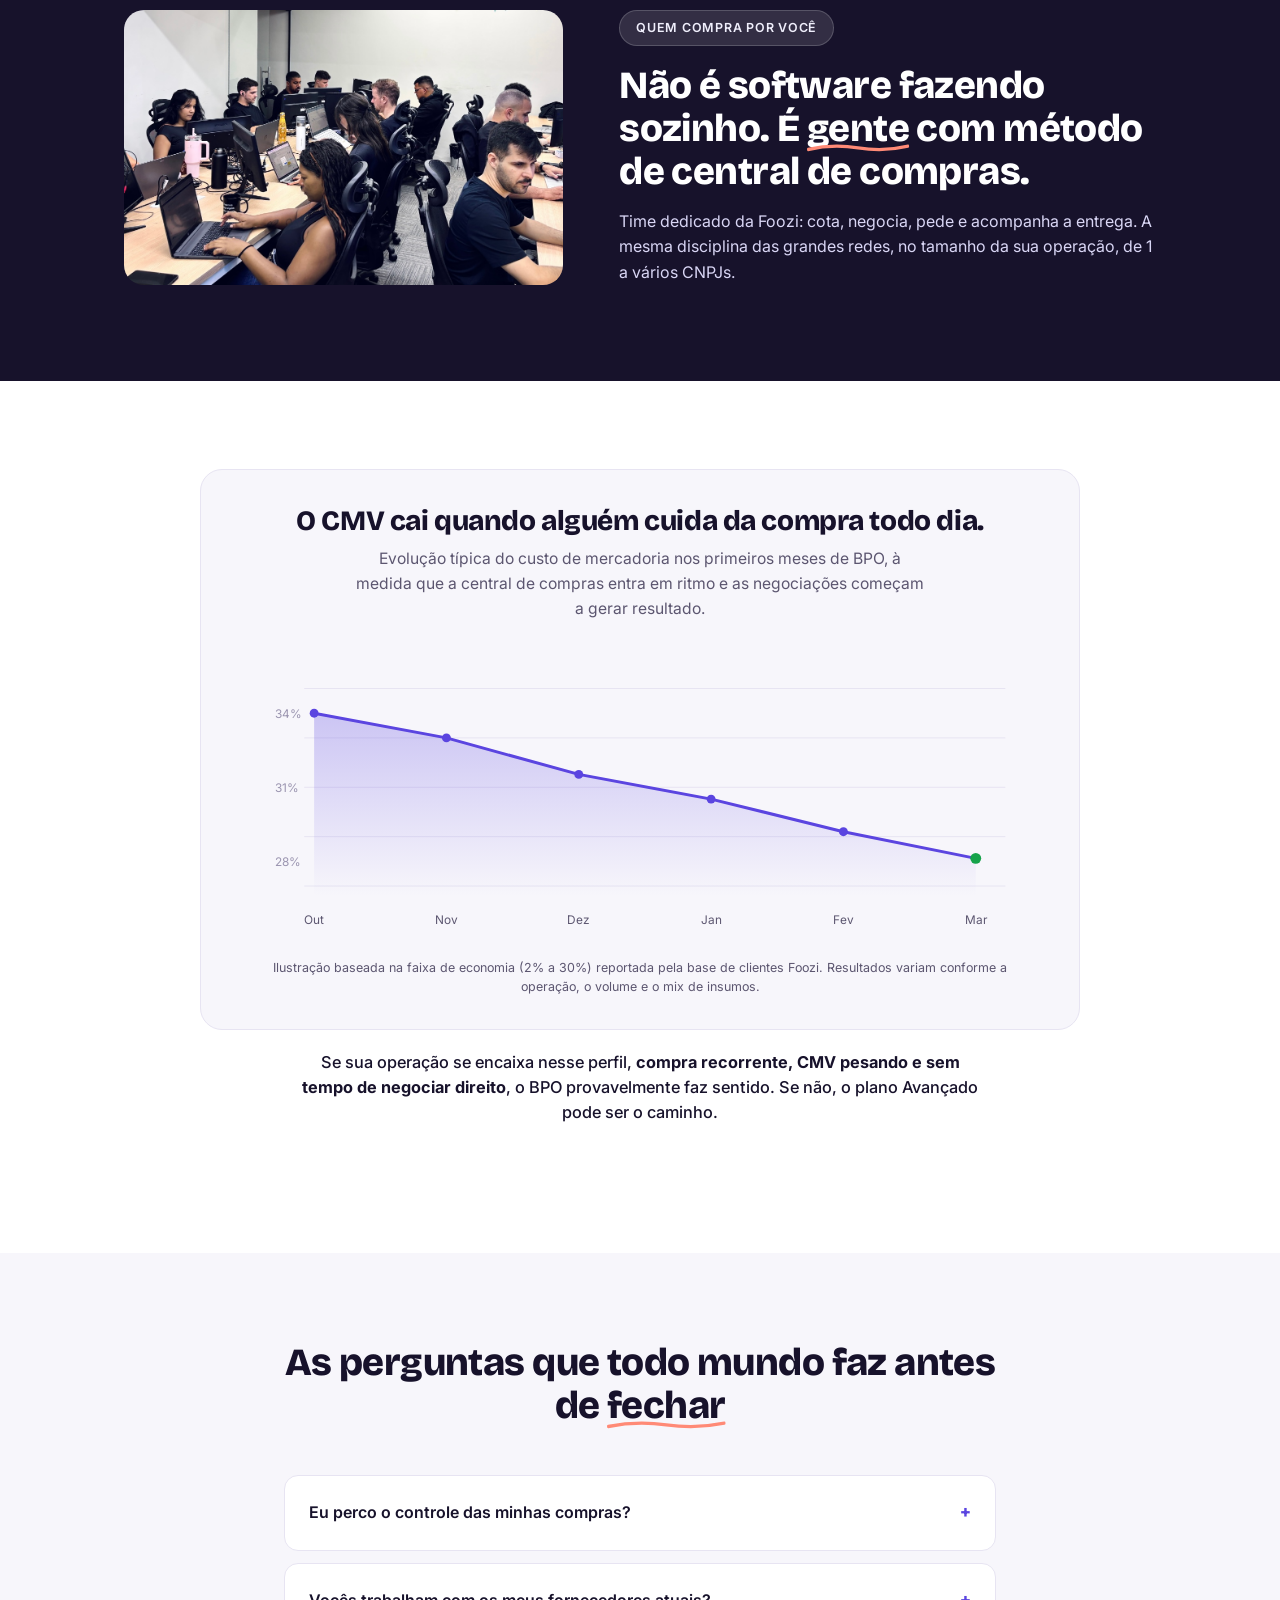
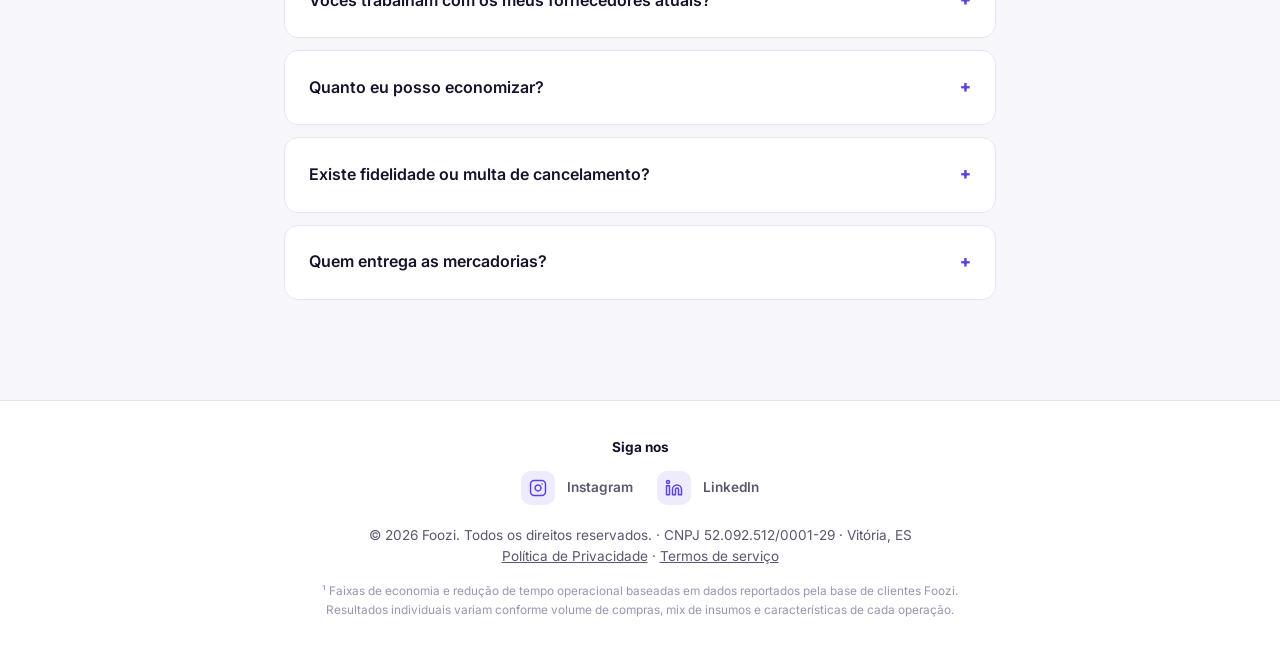
==== commit 729f9e45: "substitui mencoes a "Premium" por "BPO" / "BPO de Compras" na LP Alinha a comunicacao da pagina ao t" ====
--- a/bpo-premium/index.html
+++ b/bpo-premium/index.html
@@ -30,9 +30,9 @@
     })(window, document, 'https://static.hotjar.com/c/hotjar-', '.js?sv=');
   </script>
   <meta name="viewport" content="width=device-width, initial-scale=1">
-  <title>Foozi Premium | BPO de Compras para Foodservice</title>
+  <title>Foozi BPO | BPO de Compras para Foodservice</title>
   <meta name="description"
-    content="As redes grandes têm central de compras. No plano Premium, um time dedicado da Foozi assume sua compra do início ao fim, você aprova, a gente executa. Agende seu diagnóstico de economia gratuito.">
+    content="As redes grandes têm central de compras. No BPO de Compras, um time dedicado da Foozi assume sua compra do início ao fim, você aprova, a gente executa. Agende seu diagnóstico de economia gratuito.">
   <link rel="icon" href="/assets/favicon.png" type="image/png">
   <link rel="apple-touch-icon" href="/assets/favicon.png">
   <link rel="preconnect" href="https://fonts.googleapis.com">
@@ -79,7 +79,7 @@
     <div class="container">
       <div class="hero-grid">
         <div class="hero-copy">
-          <span class="eyebrow">Plano Premium · BPO de Compras</span>
+          <span class="eyebrow">BPO de Compras</span>
           <h1>
             <span class="hero-linha">Não passe <span class="dia-semana"><span id="dia-semana">a terça-feira</span><svg
                   class="sublinhado" viewBox="0 0 200 12" preserveAspectRatio="none" aria-hidden="true">
@@ -89,7 +89,7 @@
             <span class="hero-linha">cotando.</span>
             <span class="hero-promessa">A Foozi compra por você.</span>
           </h1>
-          <p class="sub">No plano Premium, um time dedicado da Foozi assume sua compra do início ao fim, cotação,
+          <p class="sub">No BPO de Compras, um time dedicado da Foozi assume sua compra do início ao fim, cotação,
             negociação, pedido e entrega, com meta mensal de redução de custo. Você aprova. A gente executa.</p>
           <ul class="badges">
             <li><svg width="16" height="16" viewBox="0 0 24 24" fill="none">
@@ -198,7 +198,7 @@
               <path d="M2 9 Q 50 2 100 7 T 198 5" fill="none" stroke="#FF8A76" stroke-width="4"
                 stroke-linecap="round" />
             </svg></span></h2>
-      <p class="intro reveal">As grandes redes têm central de compras. No Premium, você contrata uma pronta, sem montar
+      <p class="intro reveal">As grandes redes têm central de compras. No BPO, você contrata uma pronta, sem montar
         equipe, sem perder o controle.</p>
       <div class="passos">
         <div class="passo reveal">
@@ -320,7 +320,7 @@
         <div class="row head">
           <div class="cell">A rotina de compras</div>
           <div class="cell center col-sozinho">Fazendo sozinho</div>
-          <div class="cell center col-premium">Com o Premium</div>
+          <div class="cell center col-premium">Com o BPO</div>
         </div>
         <div class="row">
           <div class="cell"><span class="task">Cotar com vários fornecedores</span></div>
@@ -434,7 +434,7 @@
   <!-- INCLUSO -->
   <section class="incluso">
     <div class="container">
-      <h2 class="reveal">O que o <span class="grifo">Premium<svg class="sublinhado" viewBox="0 0 200 12"
+      <h2 class="reveal">O que o <span class="grifo">BPO<svg class="sublinhado" viewBox="0 0 200 12"
               preserveAspectRatio="none" aria-hidden="true">
               <path d="M2 9 Q 50 2 100 7 T 198 5" fill="none" stroke="#FF8A76" stroke-width="4"
                 stroke-linecap="round" />
@@ -449,7 +449,7 @@
               <path d="M6 3h12l4 6-10 12L2 9l4-6z" fill="#5B45E0" />
               <path d="M6 3l6 18L2 9l4-6zM18 3l-6 18L22 9l-4-6z" fill="#7A66F0" />
             </svg>
-            Premium
+            BPO de Compras
           </h3>
           <span class="pill">Tudo do plano Avançado e ainda:</span>
         </div>
@@ -544,7 +544,7 @@
     <div class="container">
       <div class="grafico-card reveal">
         <h3>O CMV cai quando alguém cuida da compra todo dia.</h3>
-        <p class="sub">Evolução típica do custo de mercadoria nos primeiros meses de Premium, à medida que a central de
+        <p class="sub">Evolução típica do custo de mercadoria nos primeiros meses de BPO, à medida que a central de
           compras entra em ritmo e as negociações começam a gerar resultado.</p>
         <svg class="chart" viewBox="0 0 800 300" role="img"
           aria-label="Gráfico de queda do CMV ao longo de seis meses">
@@ -591,7 +591,7 @@
       </div>
 
       <p class="qualifica-ponte reveal">Se sua operação se encaixa nesse perfil, <strong>compra recorrente, CMV pesando
-          e sem tempo de negociar direito</strong>, o Premium provavelmente faz sentido. Se não, o plano Avançado pode
+          e sem tempo de negociar direito</strong>, o BPO provavelmente faz sentido. Se não, o plano Avançado pode
         ser o caminho.</p>
     </div>
   </section>
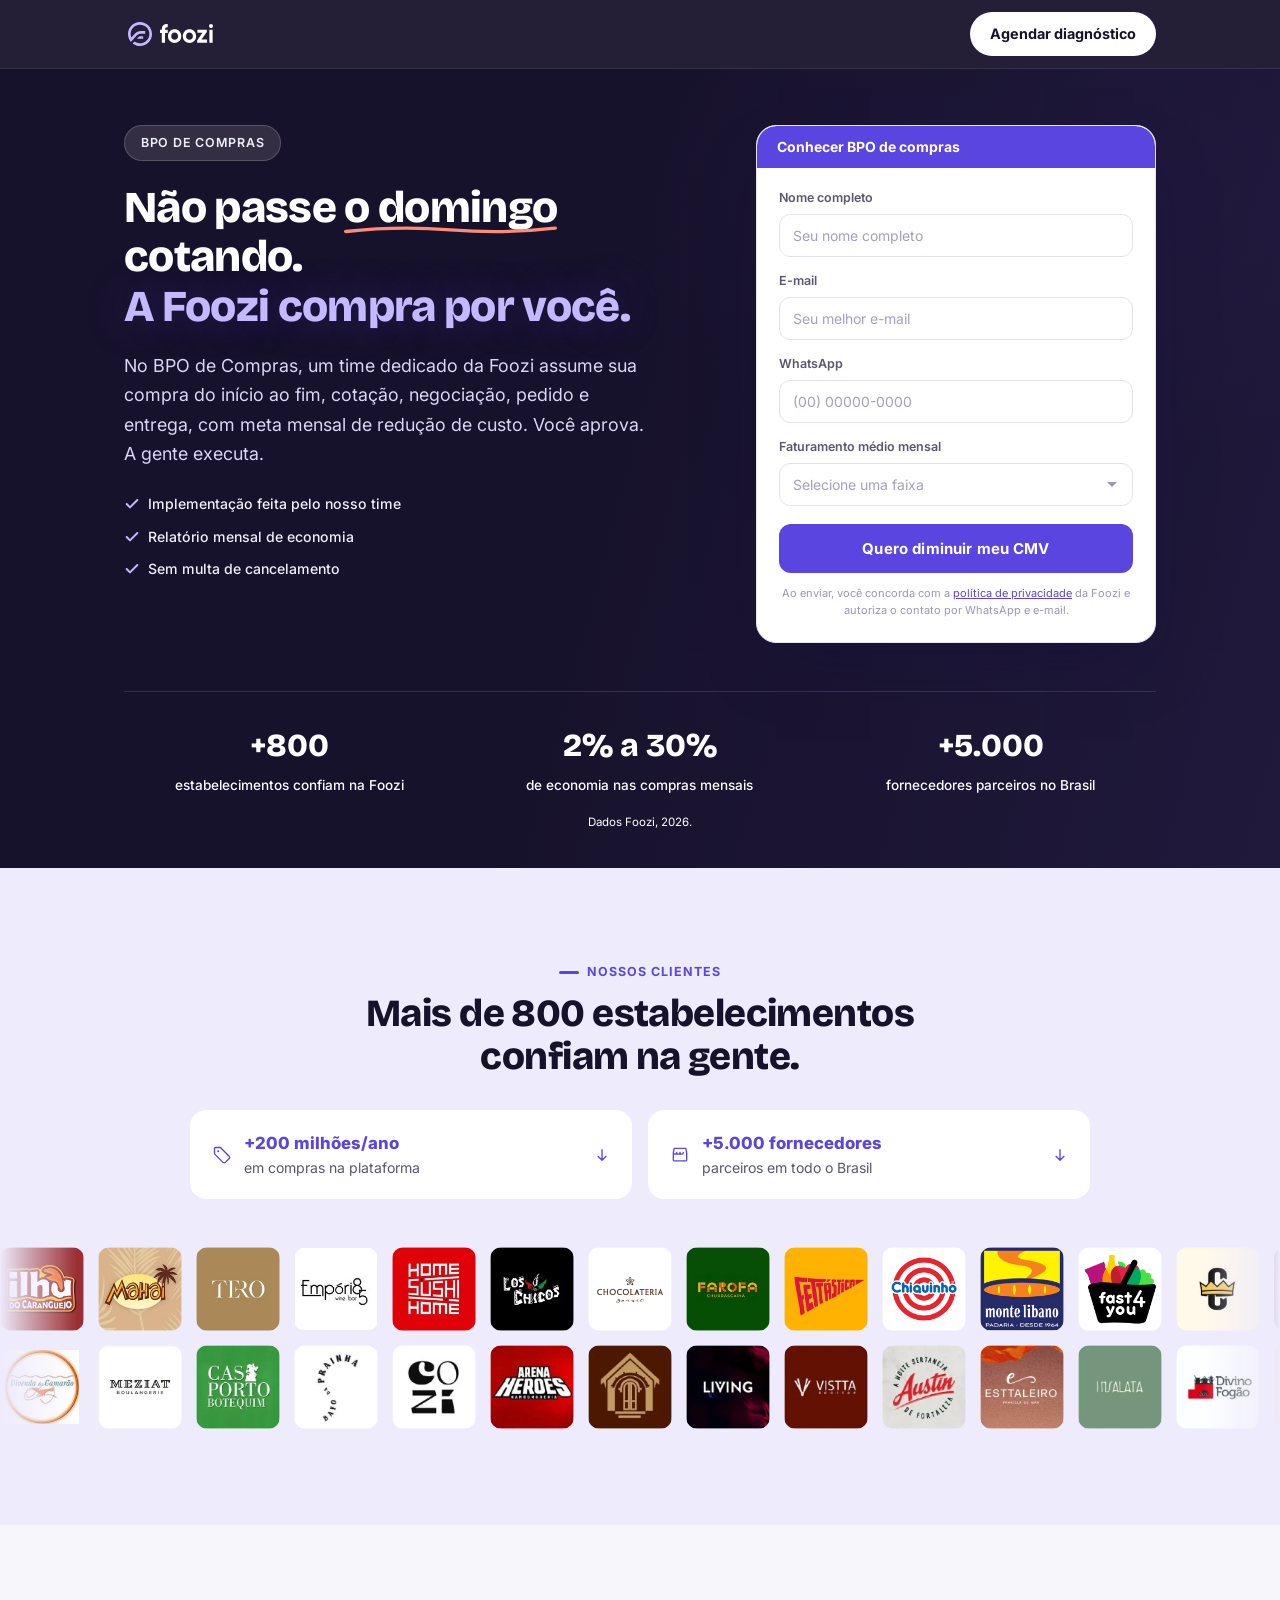
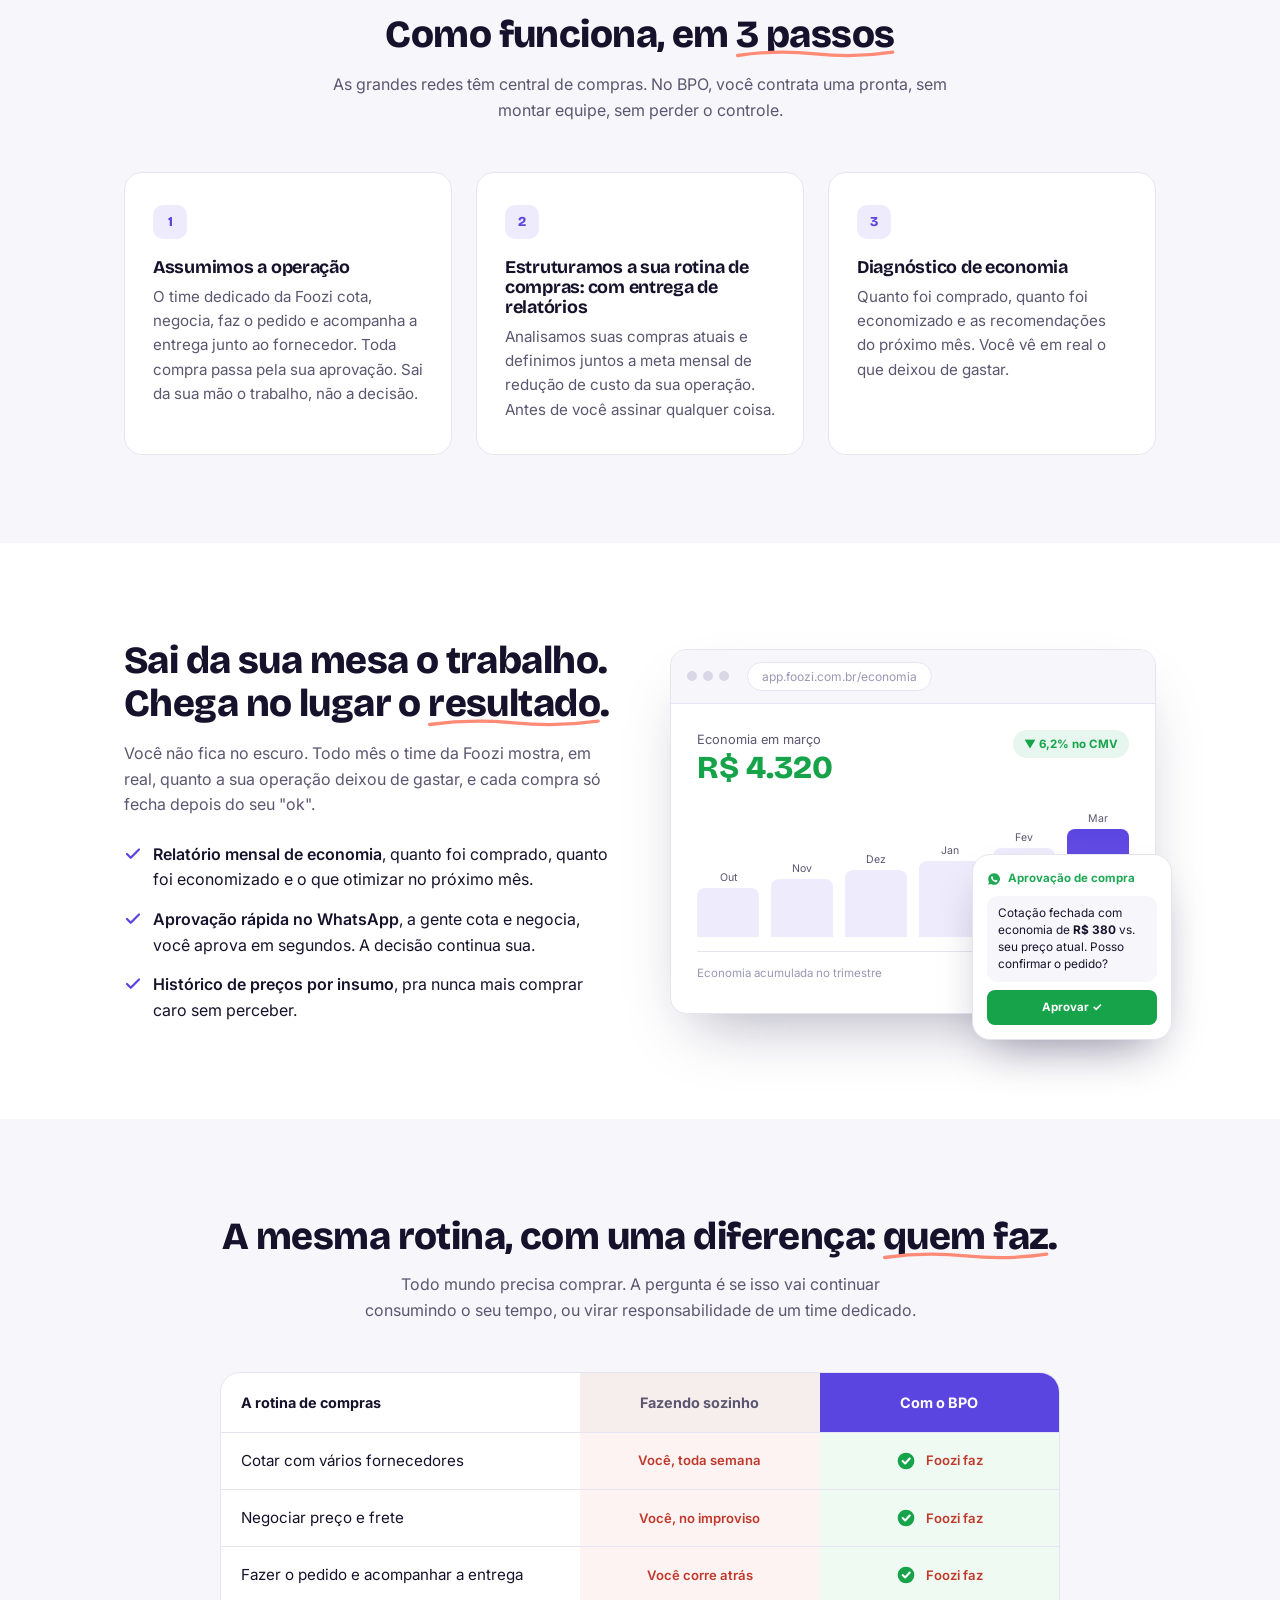
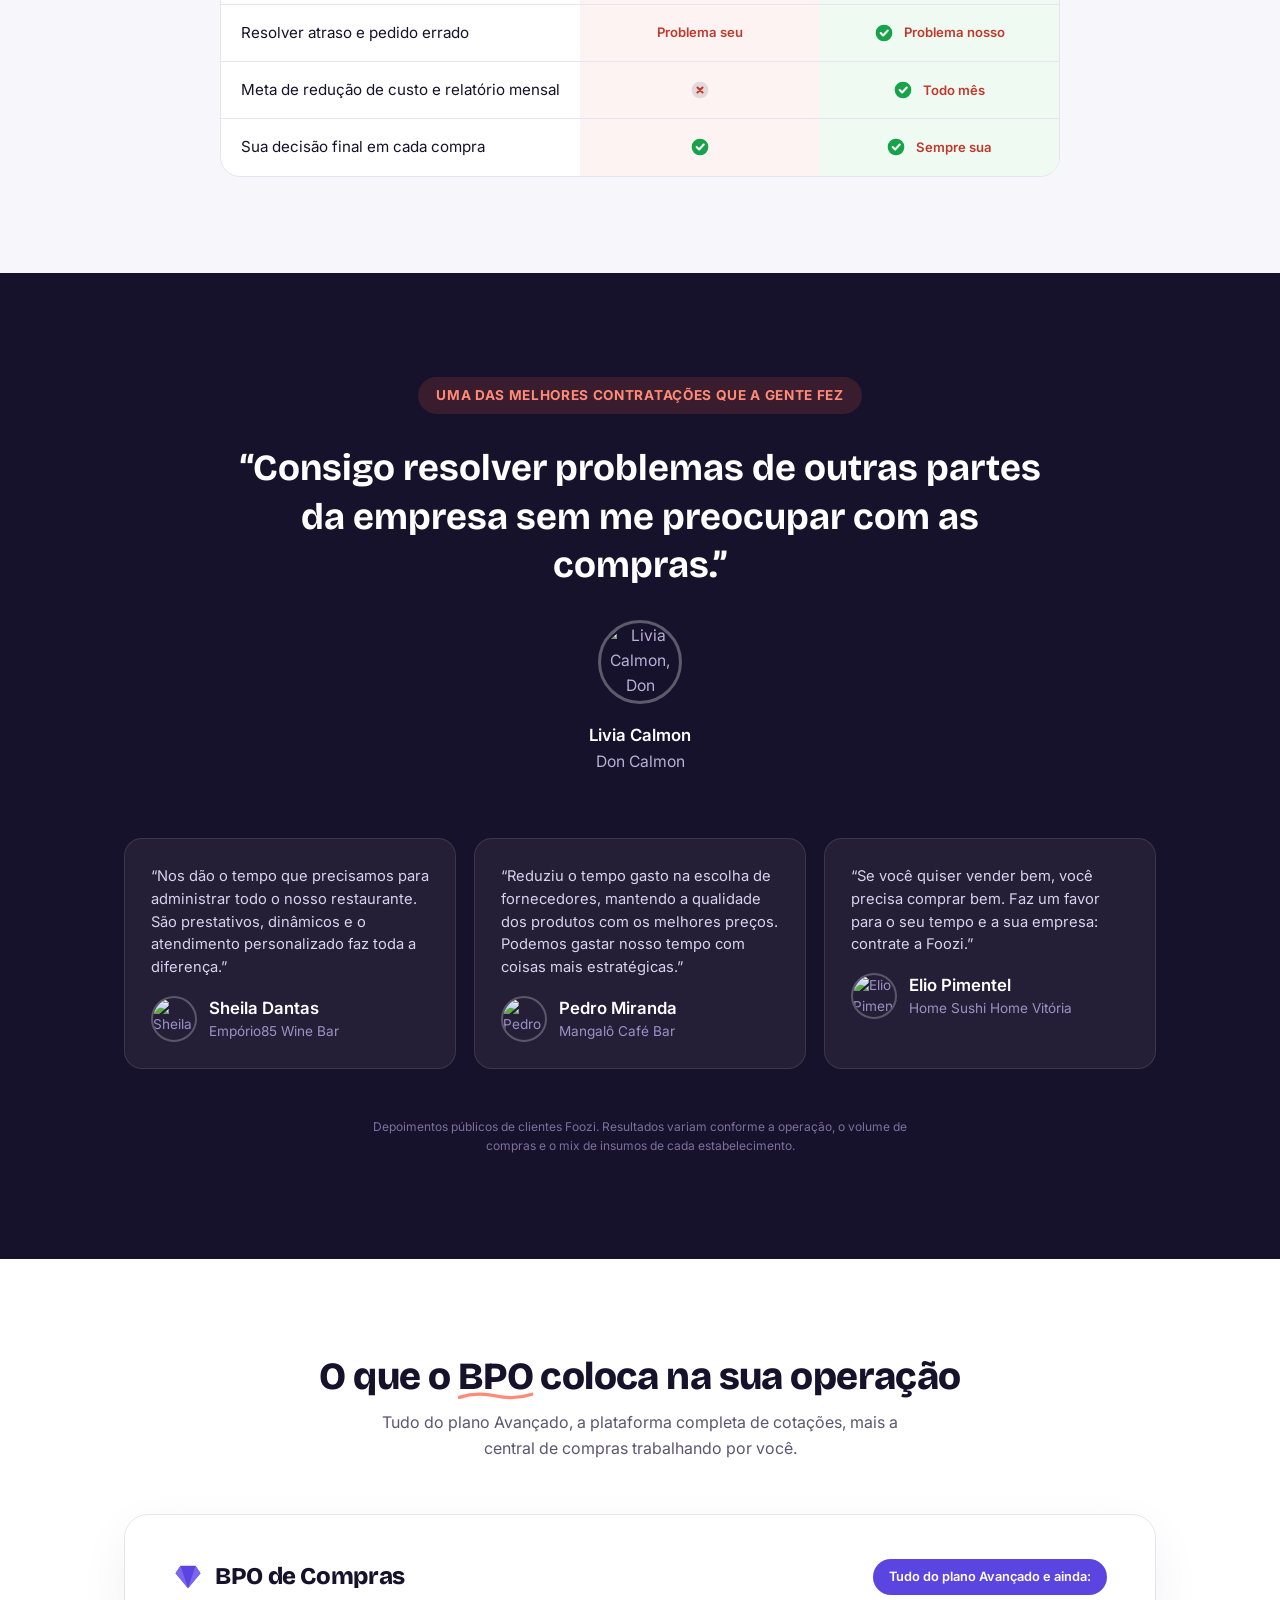
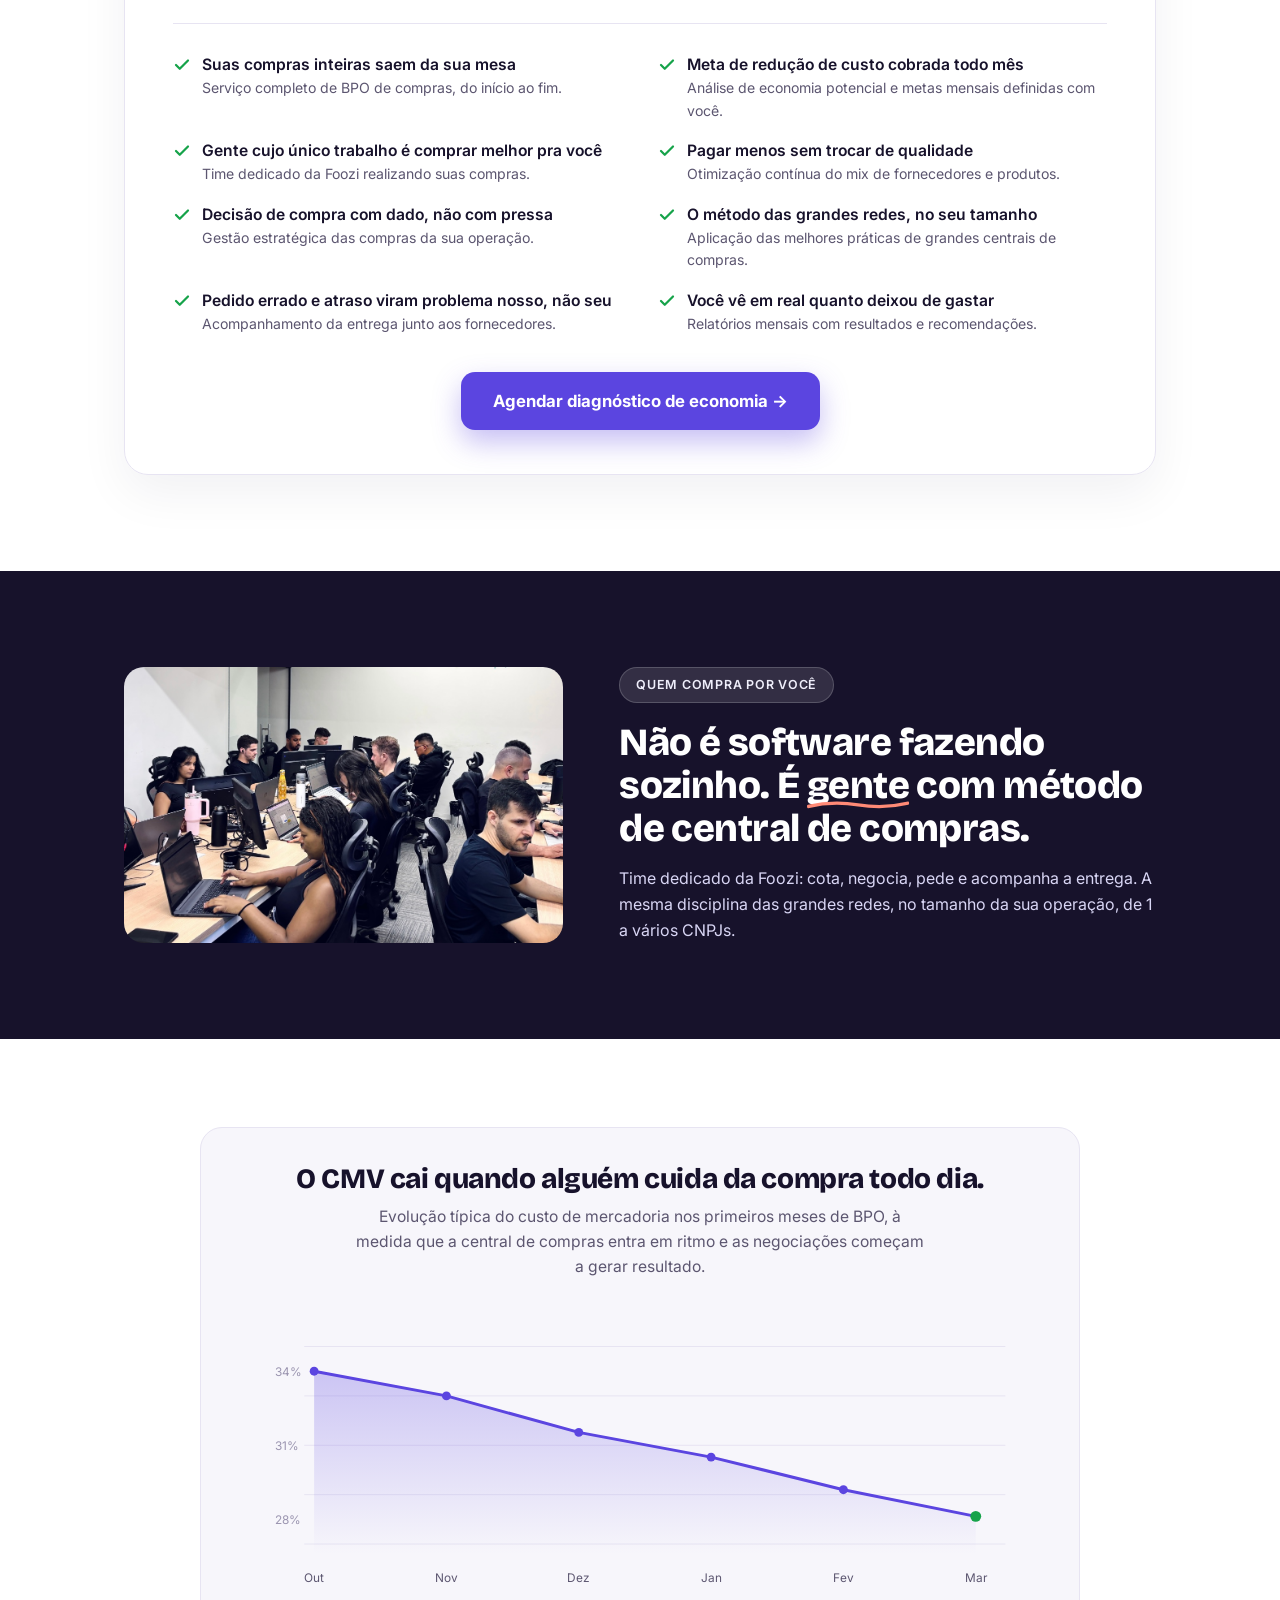
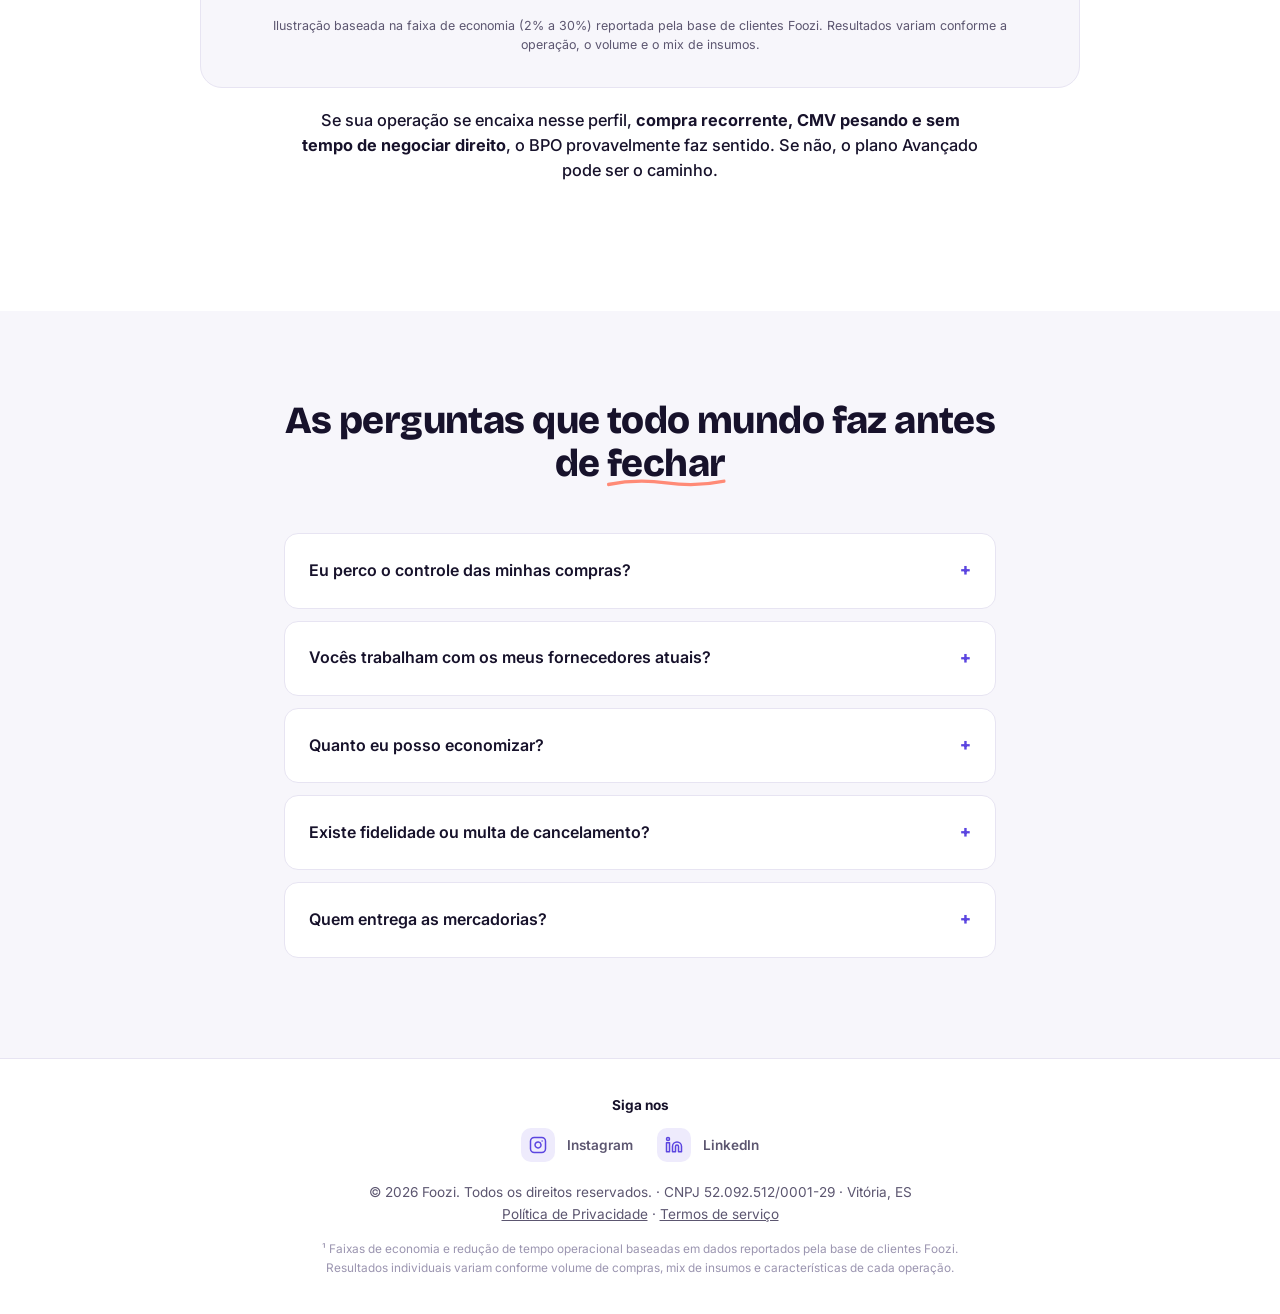
==== commit b010ac8a: "adiciona secao "Nossos clientes" com carrossel de logos no BPO e Webinar Replica a secao de prova so" ====
--- a/bpo-premium/index.html
+++ b/bpo-premium/index.html
@@ -189,6 +189,127 @@
       </div>
     </div>
   </header>
+
+  <!-- CLIENTES -->
+  <section class="clientes">
+    <div class="container">
+      <div class="clientes__intro reveal">
+        <span class="clientes__eyebrow">Nossos clientes</span>
+        <h2>Mais de 800 estabelecimentos confiam na gente.</h2>
+      </div>
+      <div class="clientes__stats reveal">
+        <div class="clientes__stat">
+          <svg width="20" height="20" viewBox="0 0 24 24" fill="none" aria-hidden="true">
+            <path
+              d="M20.59 13.41L11 3.83A2 2 0 009.83 3H4a1 1 0 00-1 1v5.83a2 2 0 00.59 1.41l9.58 9.58a2 2 0 002.83 0l4.59-4.59a2 2 0 000-2.82z"
+              stroke="#5B45E0" stroke-width="1.6" stroke-linejoin="round" />
+            <circle cx="7.5" cy="7.5" r="1.3" fill="#5B45E0" />
+          </svg>
+          <div>
+            <strong>+200 milhões/ano</strong>
+            <span>em compras na plataforma</span>
+          </div>
+          <svg class="clientes__stat-arrow" width="16" height="16" viewBox="0 0 24 24" fill="none" aria-hidden="true">
+            <path d="M12 4v16m0 0l-6-6m6 6l6-6" stroke="#5B45E0" stroke-width="2" stroke-linecap="round"
+              stroke-linejoin="round" />
+          </svg>
+        </div>
+        <div class="clientes__stat">
+          <svg width="20" height="20" viewBox="0 0 24 24" fill="none" aria-hidden="true">
+            <path
+              d="M4 9l1-5h14l1 5M4 9a2 2 0 002 2 2 2 0 002-2 2 2 0 002 2 2 2 0 002-2 2 2 0 002 2 2 2 0 002-2M4 9v9a1 1 0 001 1h14a1 1 0 001-1V9"
+              stroke="#5B45E0" stroke-width="1.6" stroke-linejoin="round" stroke-linecap="round" />
+          </svg>
+          <div>
+            <strong>+5.000 fornecedores</strong>
+            <span>parceiros em todo o Brasil</span>
+          </div>
+          <svg class="clientes__stat-arrow" width="16" height="16" viewBox="0 0 24 24" fill="none" aria-hidden="true">
+            <path d="M12 4v16m0 0l-6-6m6 6l6-6" stroke="#5B45E0" stroke-width="2" stroke-linecap="round"
+              stroke-linejoin="round" />
+          </svg>
+        </div>
+      </div>
+    </div>
+    <div class="clientes__marquee">
+      <div class="clientes__row clientes__row--left">
+        <div class="clientes__track">
+          <div class="clientes__logo"><img src="/assets/logos-clientes/logo-ilha-do-caranguejo.webp" alt="Ilha do Caranguejo" loading="lazy" width="225" height="225"></div>
+          <div class="clientes__logo"><img src="/assets/logos-clientes/logo-mahai.webp" alt="Mahai" loading="lazy" width="225" height="225"></div>
+          <div class="clientes__logo"><img src="/assets/logos-clientes/logo-tero.webp" alt="Tero" loading="lazy" width="225" height="225"></div>
+          <div class="clientes__logo"><img src="/assets/logos-clientes/logo-emporio.webp" alt="Empório" loading="lazy" width="225" height="225"></div>
+          <div class="clientes__logo"><img src="/assets/logos-clientes/logo-home-sushi.webp" alt="Home Sushi Home" loading="lazy" width="225" height="225"></div>
+          <div class="clientes__logo"><img src="/assets/logos-clientes/logo-los-chicos.webp" alt="Los Chicos" loading="lazy" width="225" height="225"></div>
+          <div class="clientes__logo"><img src="/assets/logos-clientes/logo-chocolateria-brasil.webp" alt="Chocolateria Brasil" loading="lazy" width="225" height="225"></div>
+          <div class="clientes__logo"><img src="/assets/logos-clientes/logo-farofa.webp" alt="Farofa Churrascaria" loading="lazy" width="225" height="225"></div>
+          <div class="clientes__logo"><img src="/assets/logos-clientes/logo-fettastica.webp" alt="Fettástica" loading="lazy" width="225" height="225"></div>
+          <div class="clientes__logo"><img src="/assets/logos-clientes/logo-chiquinho.webp" alt="Chiquinho" loading="lazy" width="225" height="225"></div>
+          <div class="clientes__logo"><img src="/assets/logos-clientes/logo-monte-libano.webp" alt="Monte Líbano" loading="lazy" width="225" height="225"></div>
+          <div class="clientes__logo"><img src="/assets/logos-clientes/logo-fast4you.webp" alt="Fast4You" loading="lazy" width="225" height="225"></div>
+          <div class="clientes__logo"><img src="/assets/logos-clientes/logo-cavendish.webp" alt="Cavendish" loading="lazy" width="225" height="225"></div>
+          <div class="clientes__logo"><img src="/assets/logos-clientes/logo-vix-market.webp" alt="Vix Market" loading="lazy" width="225" height="225"></div>
+          <div class="clientes__logo"><img src="/assets/logos-clientes/logo-paris.webp" alt="Paris" loading="lazy" width="225" height="225"></div>
+          <div class="clientes__logo"><img src="/assets/logos-clientes/logo-habibs.webp" alt="Habib's" loading="lazy" width="225" height="225"></div>
+          <div class="clientes__logo"><img src="/assets/logos-clientes/logo-r.webp" alt="R." loading="lazy" width="225" height="225"></div>
+          <div class="clientes__logo"><img src="/assets/logos-clientes/logo-ilha-do-caranguejo.webp" alt="Ilha do Caranguejo" loading="lazy" width="225" height="225"></div>
+          <div class="clientes__logo"><img src="/assets/logos-clientes/logo-mahai.webp" alt="Mahai" loading="lazy" width="225" height="225"></div>
+          <div class="clientes__logo"><img src="/assets/logos-clientes/logo-tero.webp" alt="Tero" loading="lazy" width="225" height="225"></div>
+          <div class="clientes__logo"><img src="/assets/logos-clientes/logo-emporio.webp" alt="Empório" loading="lazy" width="225" height="225"></div>
+          <div class="clientes__logo"><img src="/assets/logos-clientes/logo-home-sushi.webp" alt="Home Sushi Home" loading="lazy" width="225" height="225"></div>
+          <div class="clientes__logo"><img src="/assets/logos-clientes/logo-los-chicos.webp" alt="Los Chicos" loading="lazy" width="225" height="225"></div>
+          <div class="clientes__logo"><img src="/assets/logos-clientes/logo-chocolateria-brasil.webp" alt="Chocolateria Brasil" loading="lazy" width="225" height="225"></div>
+          <div class="clientes__logo"><img src="/assets/logos-clientes/logo-farofa.webp" alt="Farofa Churrascaria" loading="lazy" width="225" height="225"></div>
+          <div class="clientes__logo"><img src="/assets/logos-clientes/logo-fettastica.webp" alt="Fettástica" loading="lazy" width="225" height="225"></div>
+          <div class="clientes__logo"><img src="/assets/logos-clientes/logo-chiquinho.webp" alt="Chiquinho" loading="lazy" width="225" height="225"></div>
+          <div class="clientes__logo"><img src="/assets/logos-clientes/logo-monte-libano.webp" alt="Monte Líbano" loading="lazy" width="225" height="225"></div>
+          <div class="clientes__logo"><img src="/assets/logos-clientes/logo-fast4you.webp" alt="Fast4You" loading="lazy" width="225" height="225"></div>
+          <div class="clientes__logo"><img src="/assets/logos-clientes/logo-cavendish.webp" alt="Cavendish" loading="lazy" width="225" height="225"></div>
+          <div class="clientes__logo"><img src="/assets/logos-clientes/logo-vix-market.webp" alt="Vix Market" loading="lazy" width="225" height="225"></div>
+          <div class="clientes__logo"><img src="/assets/logos-clientes/logo-paris.webp" alt="Paris" loading="lazy" width="225" height="225"></div>
+          <div class="clientes__logo"><img src="/assets/logos-clientes/logo-habibs.webp" alt="Habib's" loading="lazy" width="225" height="225"></div>
+          <div class="clientes__logo"><img src="/assets/logos-clientes/logo-r.webp" alt="R." loading="lazy" width="225" height="225"></div>
+        </div>
+      </div>
+      <div class="clientes__row clientes__row--right">
+        <div class="clientes__track">
+          <div class="clientes__logo"><img src="/assets/logos-clientes/logo-vivenda.webp" alt="Vivenda do Camarão" loading="lazy" width="225" height="225"></div>
+          <div class="clientes__logo"><img src="/assets/logos-clientes/logo-meziat.webp" alt="Meziat Boulangerie" loading="lazy" width="225" height="225"></div>
+          <div class="clientes__logo"><img src="/assets/logos-clientes/logo-casa-porto-botequim.webp" alt="Casa Porto Botequim" loading="lazy" width="225" height="225"></div>
+          <div class="clientes__logo"><img src="/assets/logos-clientes/logo-bafo-da-prainha.webp" alt="Bafo da Prainha" loading="lazy" width="225" height="225"></div>
+          <div class="clientes__logo"><img src="/assets/logos-clientes/logo-cozi.webp" alt="Cozi" loading="lazy" width="225" height="225"></div>
+          <div class="clientes__logo"><img src="/assets/logos-clientes/logo-arena-heroes-burguer.webp" alt="Arena Heroes Hamburgueria" loading="lazy" width="225" height="225"></div>
+          <div class="clientes__logo"><img src="/assets/logos-clientes/logo-casa-charlotte.webp" alt="Casa Charlotte" loading="lazy" width="225" height="225"></div>
+          <div class="clientes__logo"><img src="/assets/logos-clientes/logo-living.webp" alt="Living" loading="lazy" width="225" height="225"></div>
+          <div class="clientes__logo"><img src="/assets/logos-clientes/logo-vistta-rooftop.webp" alt="Vistta Rooftop" loading="lazy" width="225" height="225"></div>
+          <div class="clientes__logo"><img src="/assets/logos-clientes/logo-austin-pub.webp" alt="Austin" loading="lazy" width="225" height="225"></div>
+          <div class="clientes__logo"><img src="/assets/logos-clientes/logo-esttaleiro.webp" alt="Esttaleiro" loading="lazy" width="225" height="225"></div>
+          <div class="clientes__logo"><img src="/assets/logos-clientes/logo-insalata.webp" alt="Insalata" loading="lazy" width="225" height="225"></div>
+          <div class="clientes__logo"><img src="/assets/logos-clientes/logo-divino-fogao.webp" alt="Divino Fogão" loading="lazy" width="225" height="225"></div>
+          <div class="clientes__logo"><img src="/assets/logos-clientes/logo-casa-do-norte.webp" alt="Casa do Norte" loading="lazy" width="225" height="225"></div>
+          <div class="clientes__logo"><img src="/assets/logos-clientes/logo-frango-no-pote.webp" alt="Frango no Pote" loading="lazy" width="225" height="225"></div>
+          <div class="clientes__logo"><img src="/assets/logos-clientes/logo-projeto-sabor.webp" alt="Projeto Sabor" loading="lazy" width="225" height="225"></div>
+          <div class="clientes__logo"><img src="/assets/logos-clientes/logo-casa-mila.webp" alt="Casa Milà" loading="lazy" width="225" height="225"></div>
+          <div class="clientes__logo"><img src="/assets/logos-clientes/logo-vivenda.webp" alt="Vivenda do Camarão" loading="lazy" width="225" height="225"></div>
+          <div class="clientes__logo"><img src="/assets/logos-clientes/logo-meziat.webp" alt="Meziat Boulangerie" loading="lazy" width="225" height="225"></div>
+          <div class="clientes__logo"><img src="/assets/logos-clientes/logo-casa-porto-botequim.webp" alt="Casa Porto Botequim" loading="lazy" width="225" height="225"></div>
+          <div class="clientes__logo"><img src="/assets/logos-clientes/logo-bafo-da-prainha.webp" alt="Bafo da Prainha" loading="lazy" width="225" height="225"></div>
+          <div class="clientes__logo"><img src="/assets/logos-clientes/logo-cozi.webp" alt="Cozi" loading="lazy" width="225" height="225"></div>
+          <div class="clientes__logo"><img src="/assets/logos-clientes/logo-arena-heroes-burguer.webp" alt="Arena Heroes Hamburgueria" loading="lazy" width="225" height="225"></div>
+          <div class="clientes__logo"><img src="/assets/logos-clientes/logo-casa-charlotte.webp" alt="Casa Charlotte" loading="lazy" width="225" height="225"></div>
+          <div class="clientes__logo"><img src="/assets/logos-clientes/logo-living.webp" alt="Living" loading="lazy" width="225" height="225"></div>
+          <div class="clientes__logo"><img src="/assets/logos-clientes/logo-vistta-rooftop.webp" alt="Vistta Rooftop" loading="lazy" width="225" height="225"></div>
+          <div class="clientes__logo"><img src="/assets/logos-clientes/logo-austin-pub.webp" alt="Austin" loading="lazy" width="225" height="225"></div>
+          <div class="clientes__logo"><img src="/assets/logos-clientes/logo-esttaleiro.webp" alt="Esttaleiro" loading="lazy" width="225" height="225"></div>
+          <div class="clientes__logo"><img src="/assets/logos-clientes/logo-insalata.webp" alt="Insalata" loading="lazy" width="225" height="225"></div>
+          <div class="clientes__logo"><img src="/assets/logos-clientes/logo-divino-fogao.webp" alt="Divino Fogão" loading="lazy" width="225" height="225"></div>
+          <div class="clientes__logo"><img src="/assets/logos-clientes/logo-casa-do-norte.webp" alt="Casa do Norte" loading="lazy" width="225" height="225"></div>
+          <div class="clientes__logo"><img src="/assets/logos-clientes/logo-frango-no-pote.webp" alt="Frango no Pote" loading="lazy" width="225" height="225"></div>
+          <div class="clientes__logo"><img src="/assets/logos-clientes/logo-projeto-sabor.webp" alt="Projeto Sabor" loading="lazy" width="225" height="225"></div>
+          <div class="clientes__logo"><img src="/assets/logos-clientes/logo-casa-mila.webp" alt="Casa Milà" loading="lazy" width="225" height="225"></div>
+        </div>
+      </div>
+    </div>
+  </section>
 
   <!-- COMO FUNCIONA -->
   <section class="como">
--- a/bpo-premium/styles.css
+++ b/bpo-premium/styles.css
@@ -1688,4 +1688,148 @@
   .qualifica .grafico-card {
     padding: 28px 20px 24px
   }
-}
+
+  .clientes__stats {
+    grid-template-columns: 1fr
+  }
+}
+
+/* CLIENTES */
+.clientes {
+  padding: 88px 0 96px;
+  background: var(--roxo-claro);
+  overflow: hidden
+}
+
+.clientes__intro {
+  text-align: center;
+  max-width: 640px;
+  margin: 0 auto 32px
+}
+
+.clientes__eyebrow {
+  display: inline-flex;
+  align-items: center;
+  gap: 8px;
+  color: var(--roxo);
+  font-weight: 700;
+  font-size: .78rem;
+  letter-spacing: .08em;
+  text-transform: uppercase;
+  margin-bottom: 10px
+}
+
+.clientes__eyebrow::before {
+  content: '';
+  width: 20px;
+  height: 3px;
+  border-radius: 999px;
+  background: var(--roxo)
+}
+
+.clientes__intro h2 {
+  font-size: clamp(1.7rem, 3.6vw, 2.4rem);
+  font-weight: 800
+}
+
+.clientes__stats {
+  display: grid;
+  grid-template-columns: repeat(2, 1fr);
+  gap: 16px;
+  max-width: 900px;
+  margin: 0 auto 48px
+}
+
+.clientes__stat {
+  display: flex;
+  align-items: center;
+  gap: 12px;
+  background: #fff;
+  border-radius: 16px;
+  padding: 20px 22px
+}
+
+.clientes__stat > div {
+  flex: 1
+}
+
+.clientes__stat strong {
+  display: block;
+  color: var(--roxo);
+  font-size: 1.05rem;
+  font-weight: 800
+}
+
+.clientes__stat span {
+  display: block;
+  color: var(--cinza);
+  font-size: .88rem
+}
+
+.clientes__stat-arrow {
+  flex-shrink: 0
+}
+
+.clientes__marquee {
+  display: flex;
+  flex-direction: column;
+  gap: 14px;
+  mask-image: linear-gradient(to right, transparent, #000 6%, #000 94%, transparent);
+  -webkit-mask-image: linear-gradient(to right, transparent, #000 6%, #000 94%, transparent)
+}
+
+.clientes__row {
+  overflow: hidden
+}
+
+.clientes__track {
+  display: flex;
+  gap: 14px;
+  width: max-content;
+  animation: clientes-left 46s linear infinite
+}
+
+.clientes__row--right .clientes__track {
+  animation-name: clientes-right
+}
+
+.clientes__logo {
+  flex: 0 0 auto;
+  width: 84px;
+  height: 84px;
+  border-radius: 12px;
+  overflow: hidden
+}
+
+.clientes__logo img {
+  width: 100%;
+  height: 100%;
+  object-fit: cover;
+  display: block
+}
+
+@keyframes clientes-left {
+  from {
+    transform: translateX(0)
+  }
+
+  to {
+    transform: translateX(-50%)
+  }
+}
+
+@keyframes clientes-right {
+  from {
+    transform: translateX(-50%)
+  }
+
+  to {
+    transform: translateX(0)
+  }
+}
+
+@media (prefers-reduced-motion: reduce) {
+  .clientes__track {
+    animation: none
+  }
+}
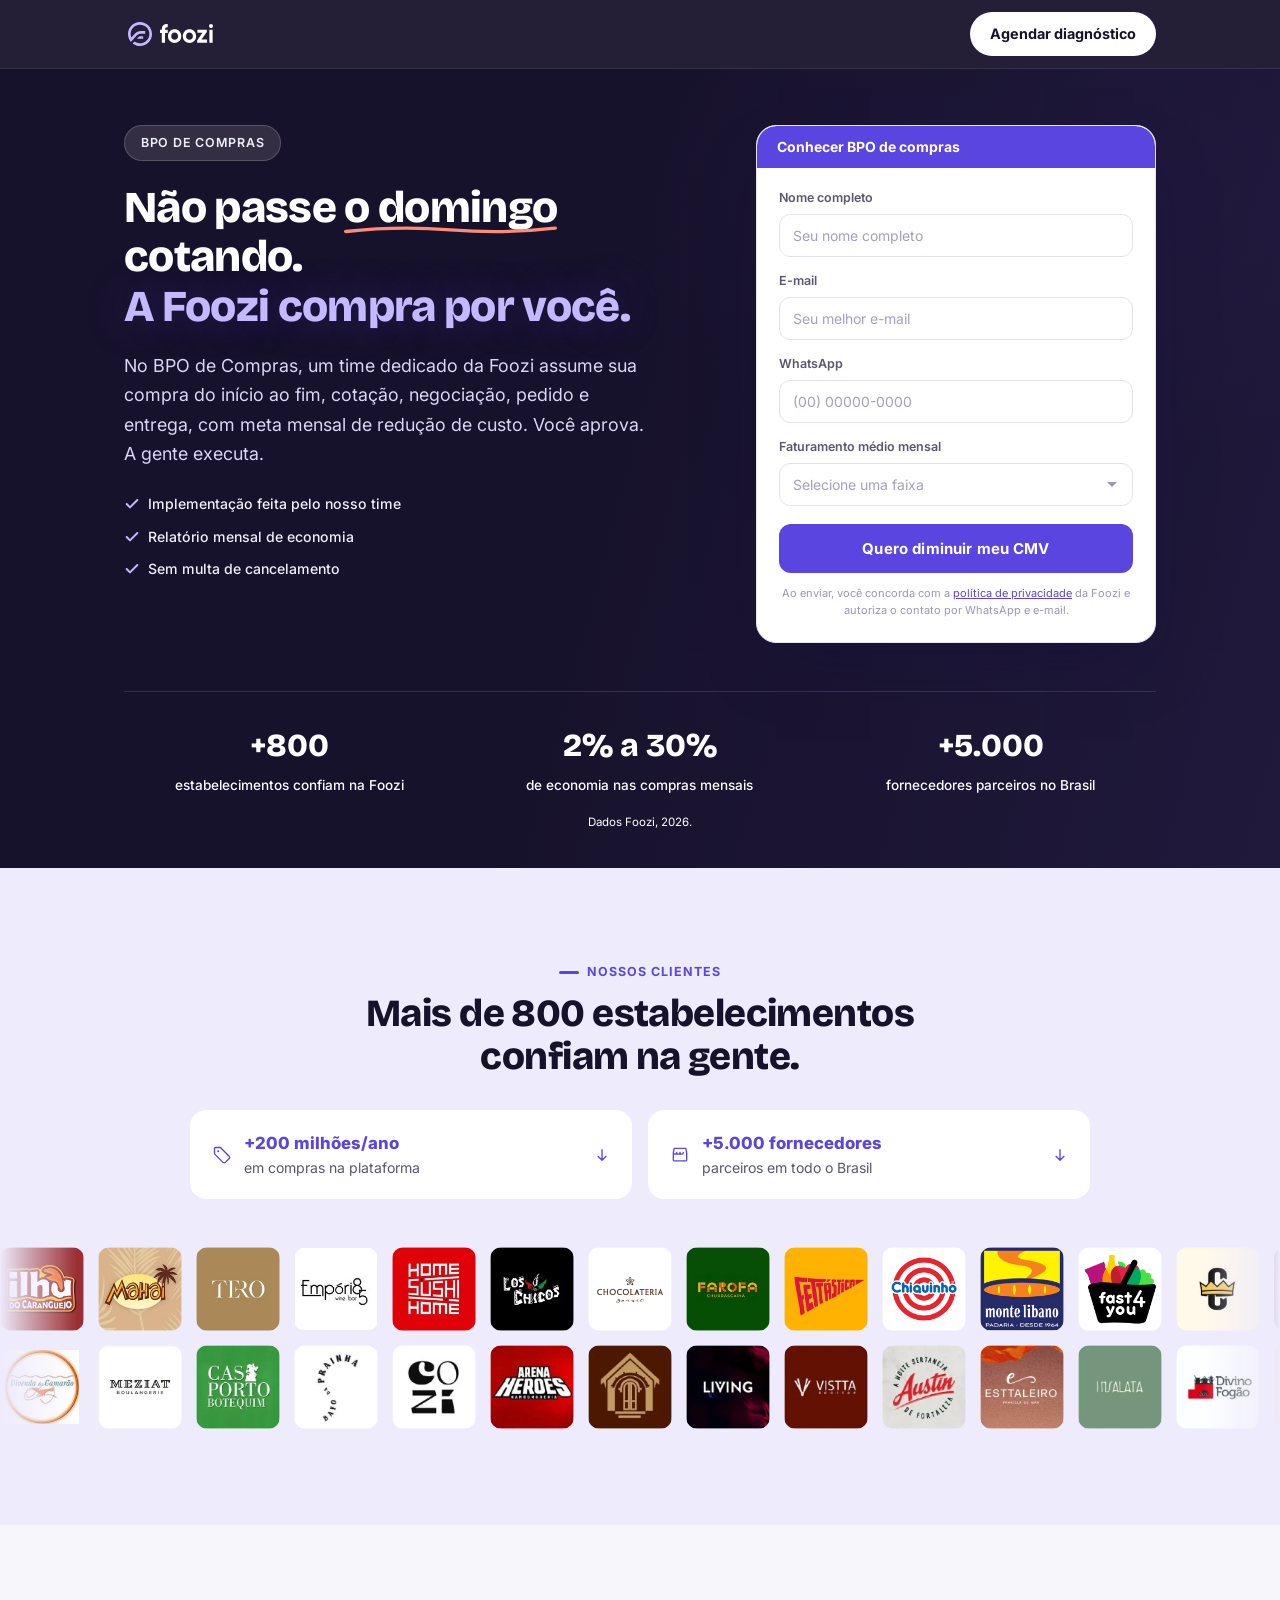
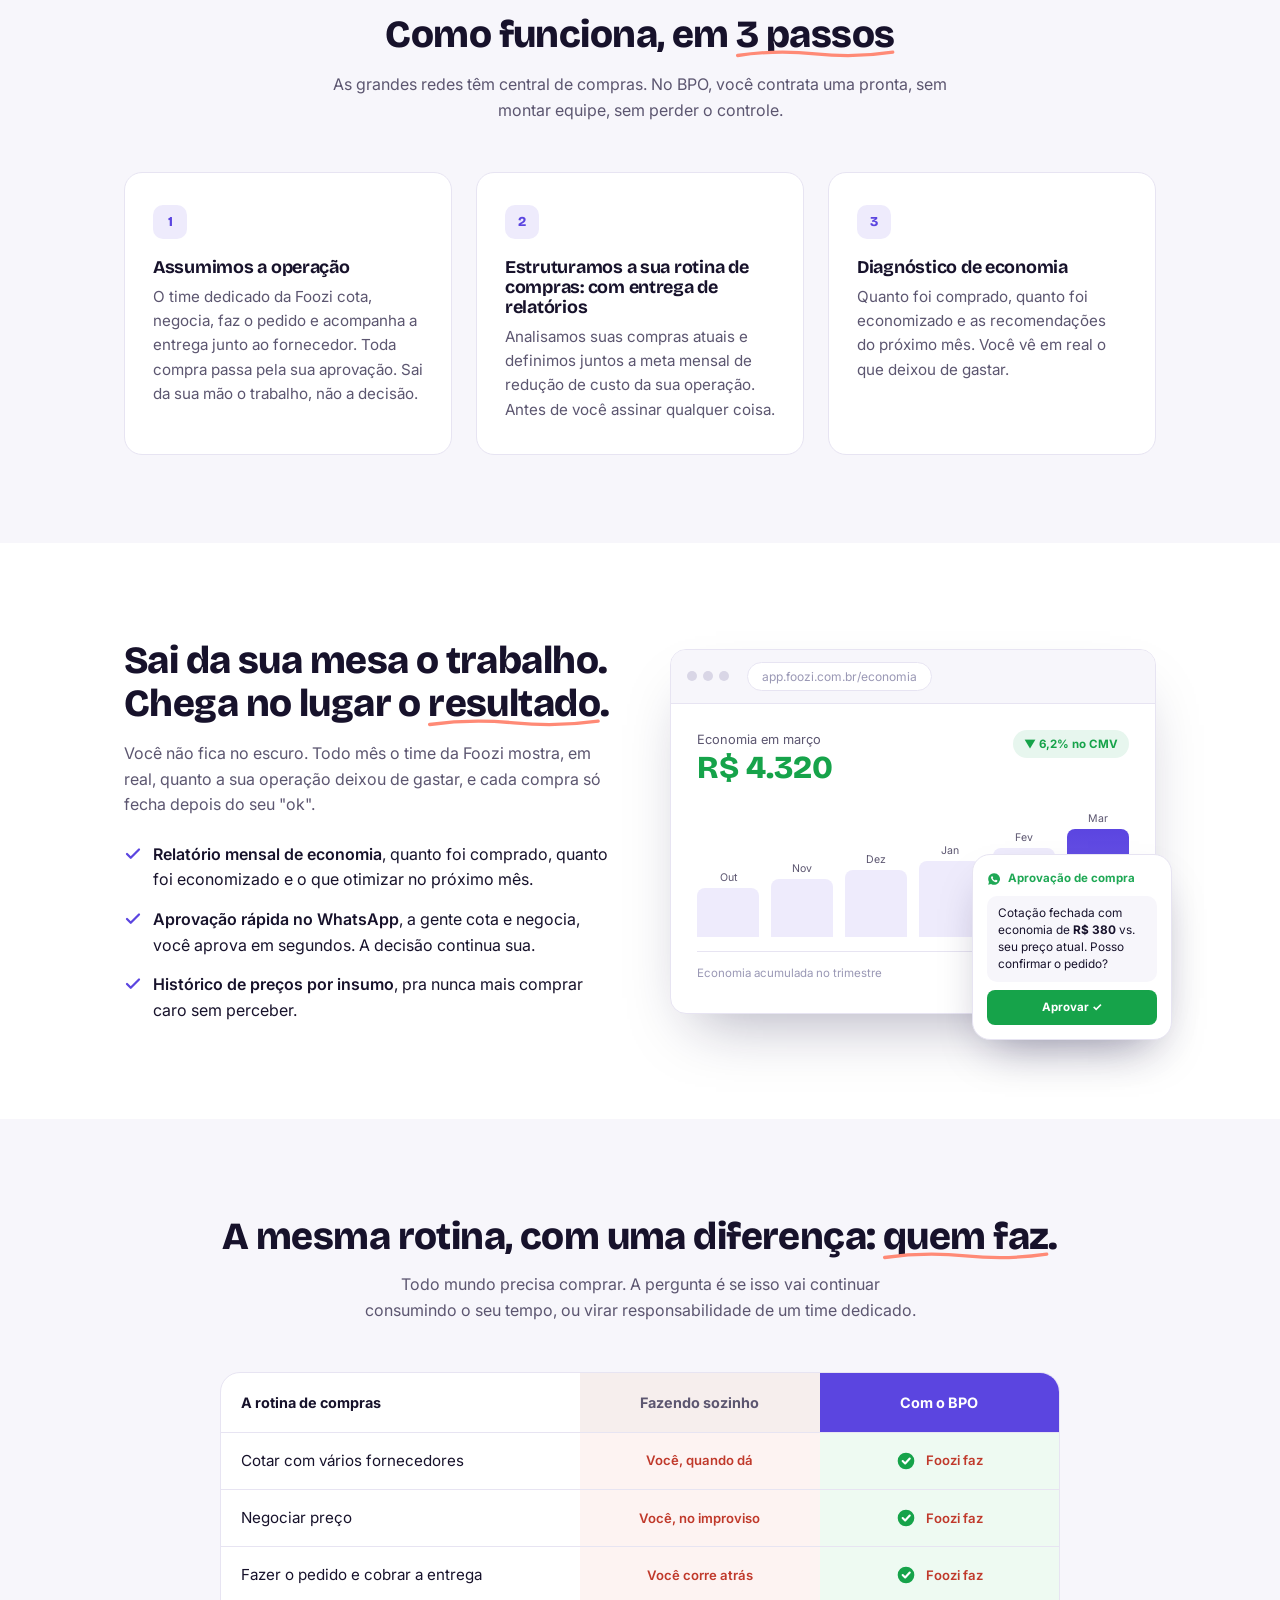
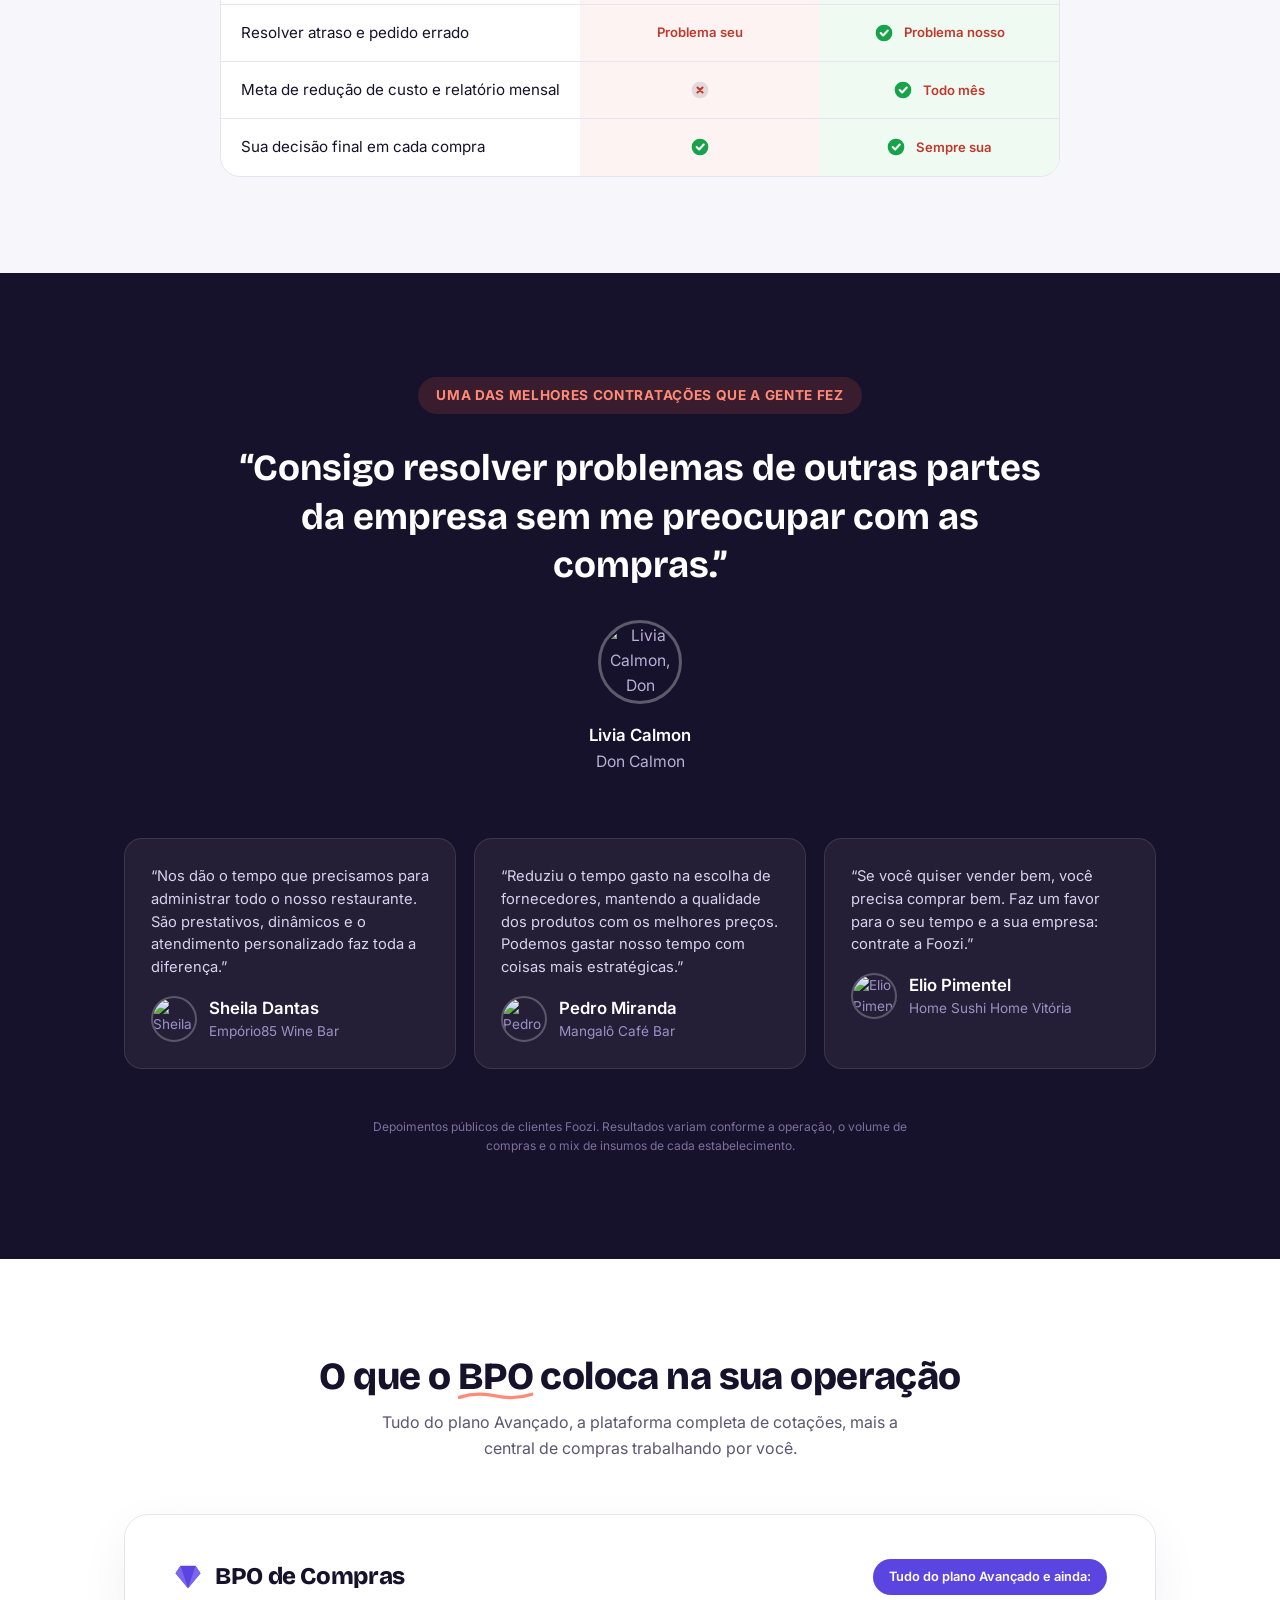
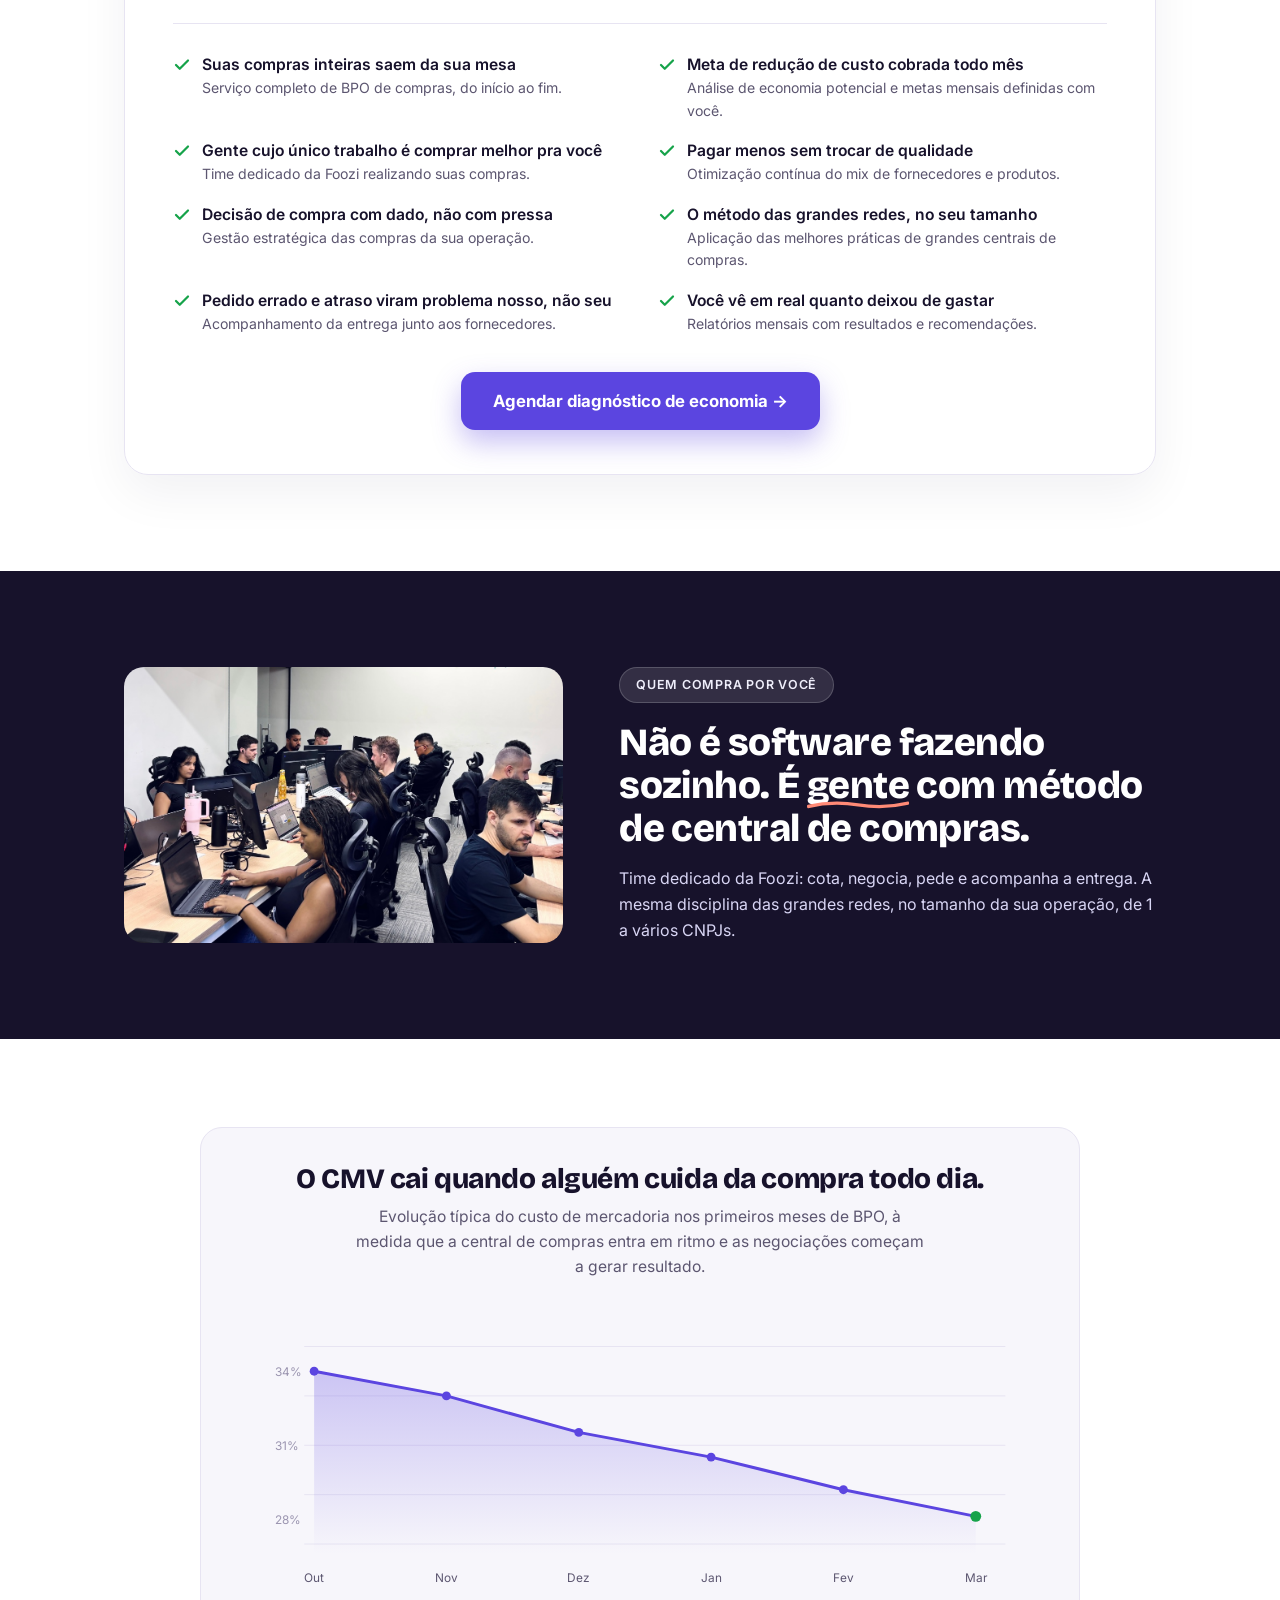
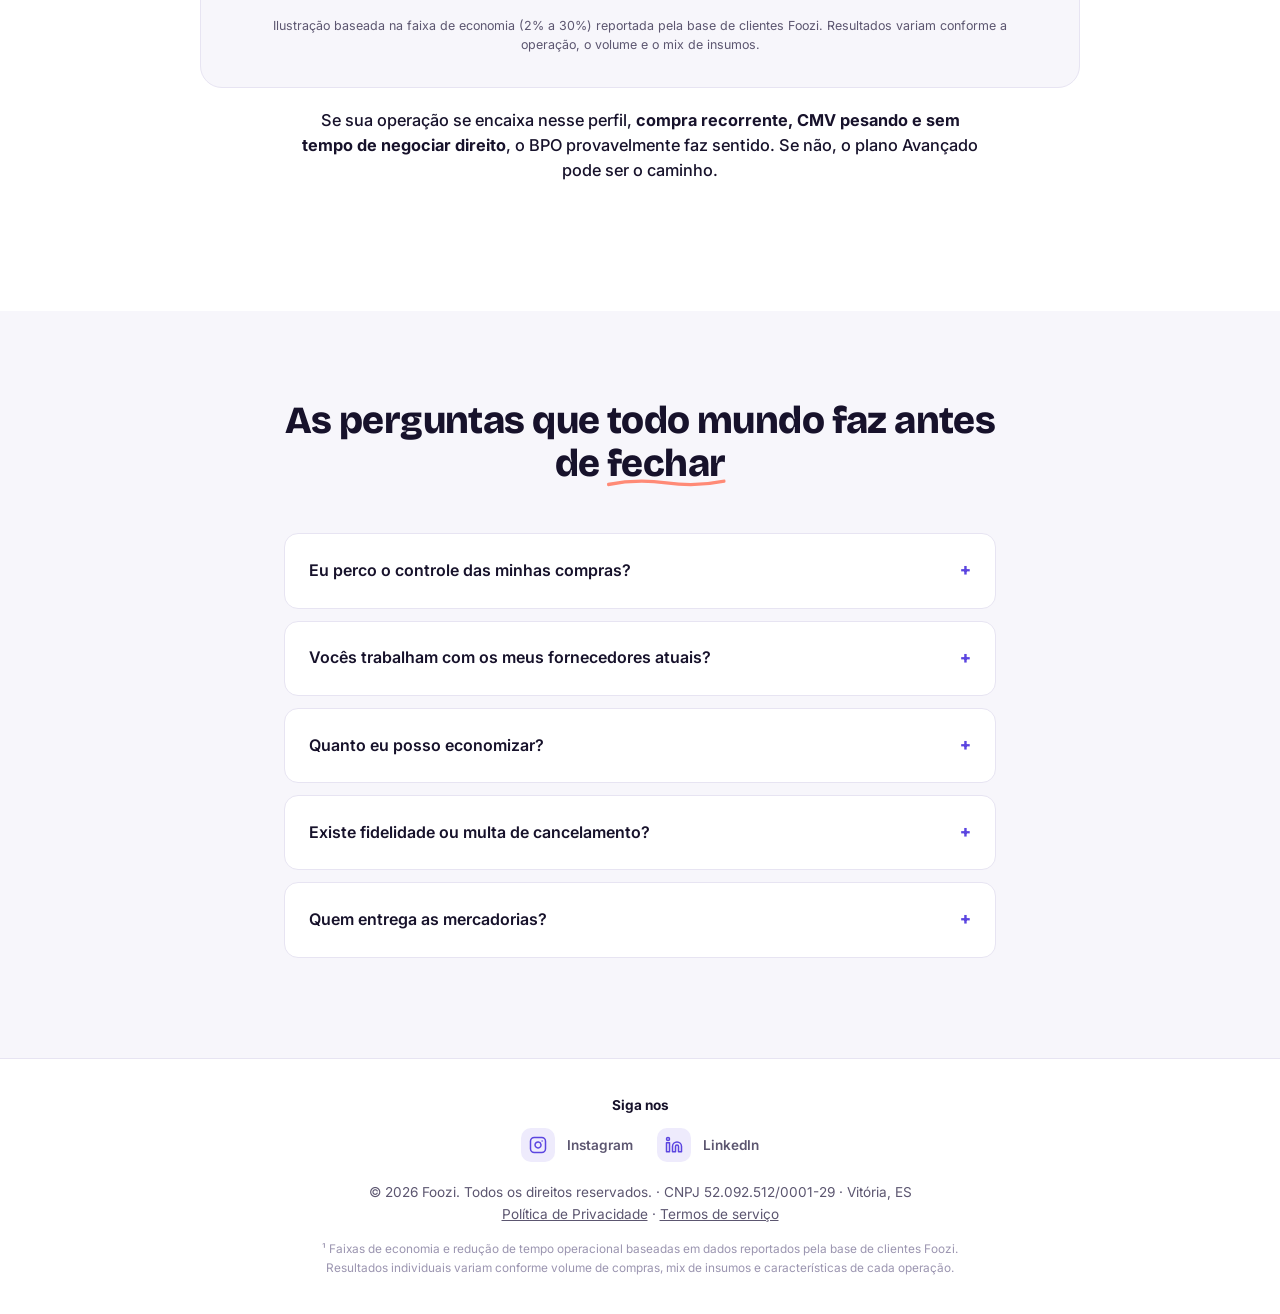
==== commit ad8ca9c8: "ajusta textos da tabela comparativa na LP de BPO Pedido do time: "quando da" no lugar de "toda seman" ====
--- a/bpo-premium/index.html
+++ b/bpo-premium/index.html
@@ -445,7 +445,7 @@
         </div>
         <div class="row">
           <div class="cell"><span class="task">Cotar com vários fornecedores</span></div>
-          <div class="cell center col-sozinho"><small>Você, toda semana</small></div>
+          <div class="cell center col-sozinho"><small>Você, quando dá</small></div>
           <div class="cell center col-premium"><svg width="20" height="20" viewBox="0 0 24 24" fill="none">
               <circle cx="12" cy="12" r="10" fill="#16A34A" />
               <path d="M16.5 9l-5.5 6-3-3" stroke="#fff" stroke-width="2.5" stroke-linecap="round"
@@ -453,7 +453,7 @@
             </svg><small>Foozi faz</small></div>
         </div>
         <div class="row">
-          <div class="cell"><span class="task">Negociar preço e frete</span></div>
+          <div class="cell"><span class="task">Negociar preço</span></div>
           <div class="cell center col-sozinho"><small>Você, no improviso</small></div>
           <div class="cell center col-premium"><svg width="20" height="20" viewBox="0 0 24 24" fill="none">
               <circle cx="12" cy="12" r="10" fill="#16A34A" />
@@ -462,7 +462,7 @@
             </svg><small>Foozi faz</small></div>
         </div>
         <div class="row">
-          <div class="cell"><span class="task">Fazer o pedido e acompanhar a entrega</span></div>
+          <div class="cell"><span class="task">Fazer o pedido e cobrar a entrega</span></div>
           <div class="cell center col-sozinho"><small>Você corre atrás</small></div>
           <div class="cell center col-premium"><svg width="20" height="20" viewBox="0 0 24 24" fill="none">
               <circle cx="12" cy="12" r="10" fill="#16A34A" />
